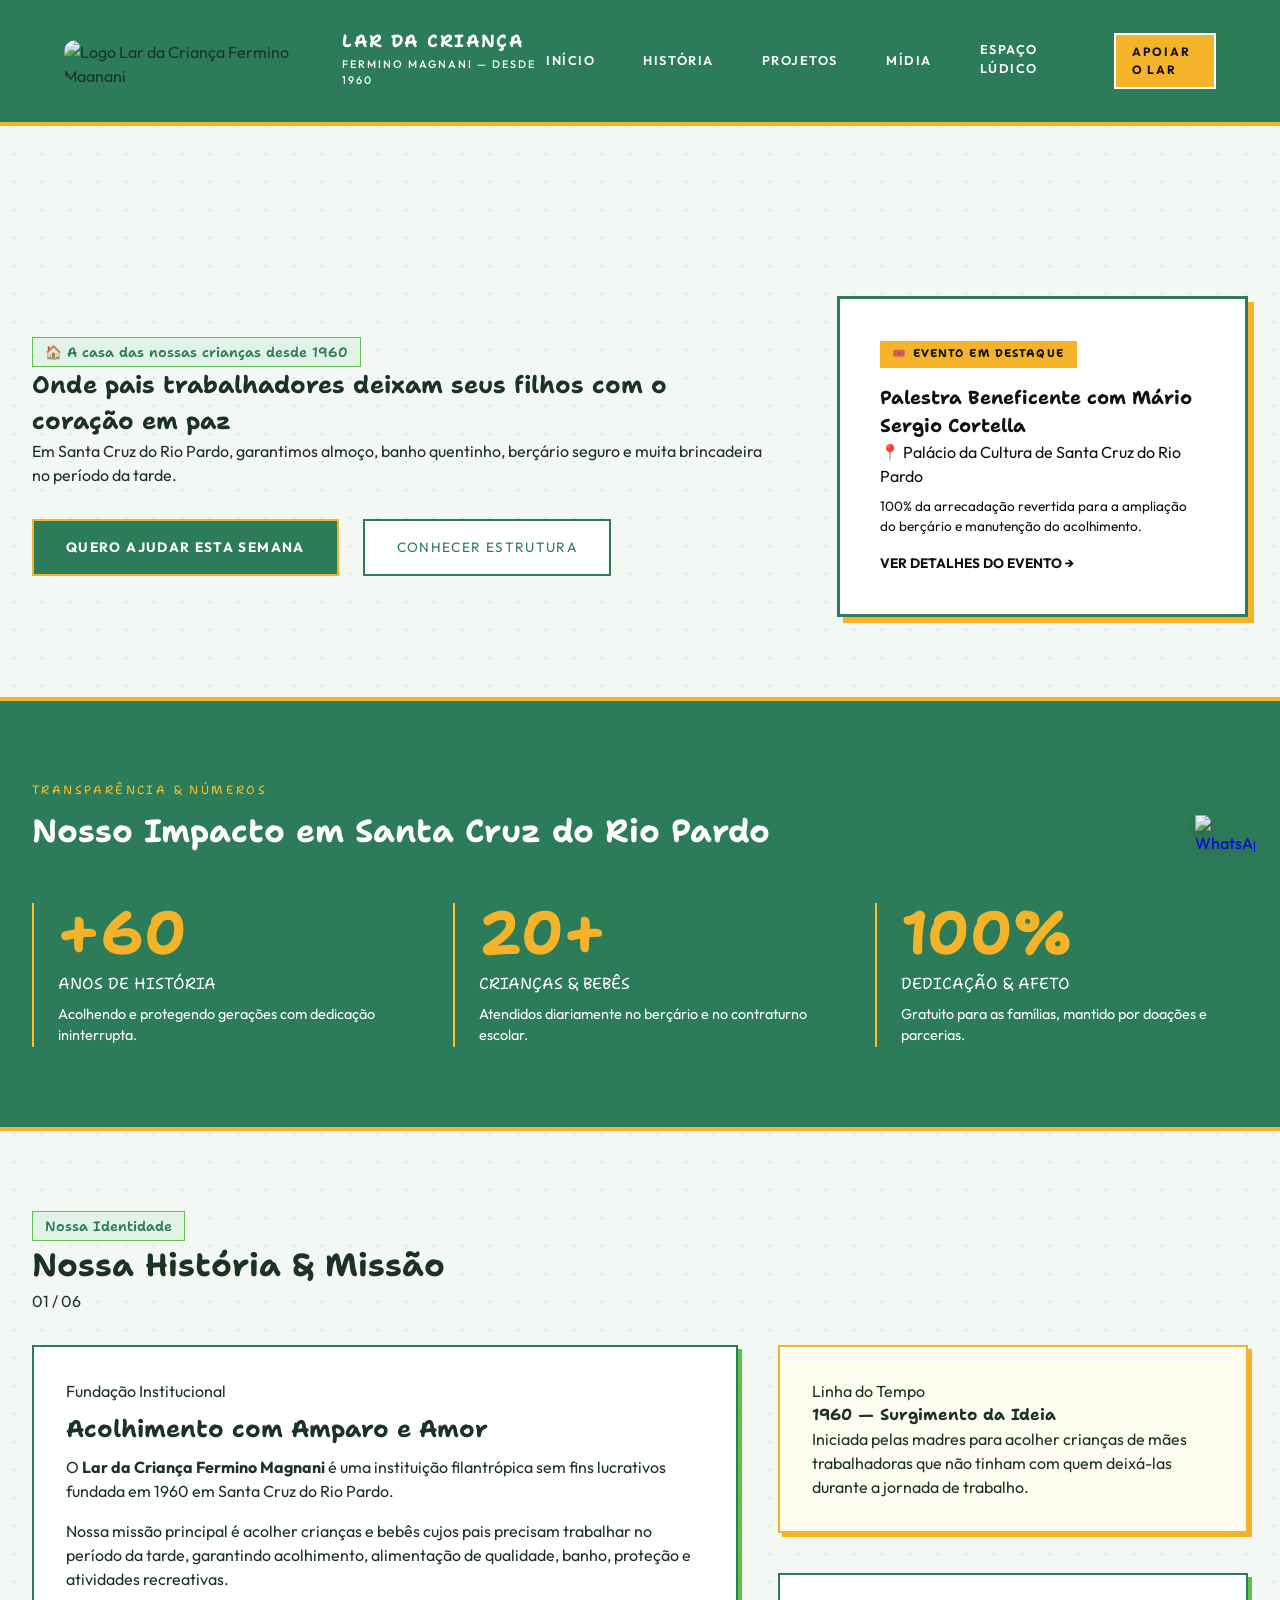
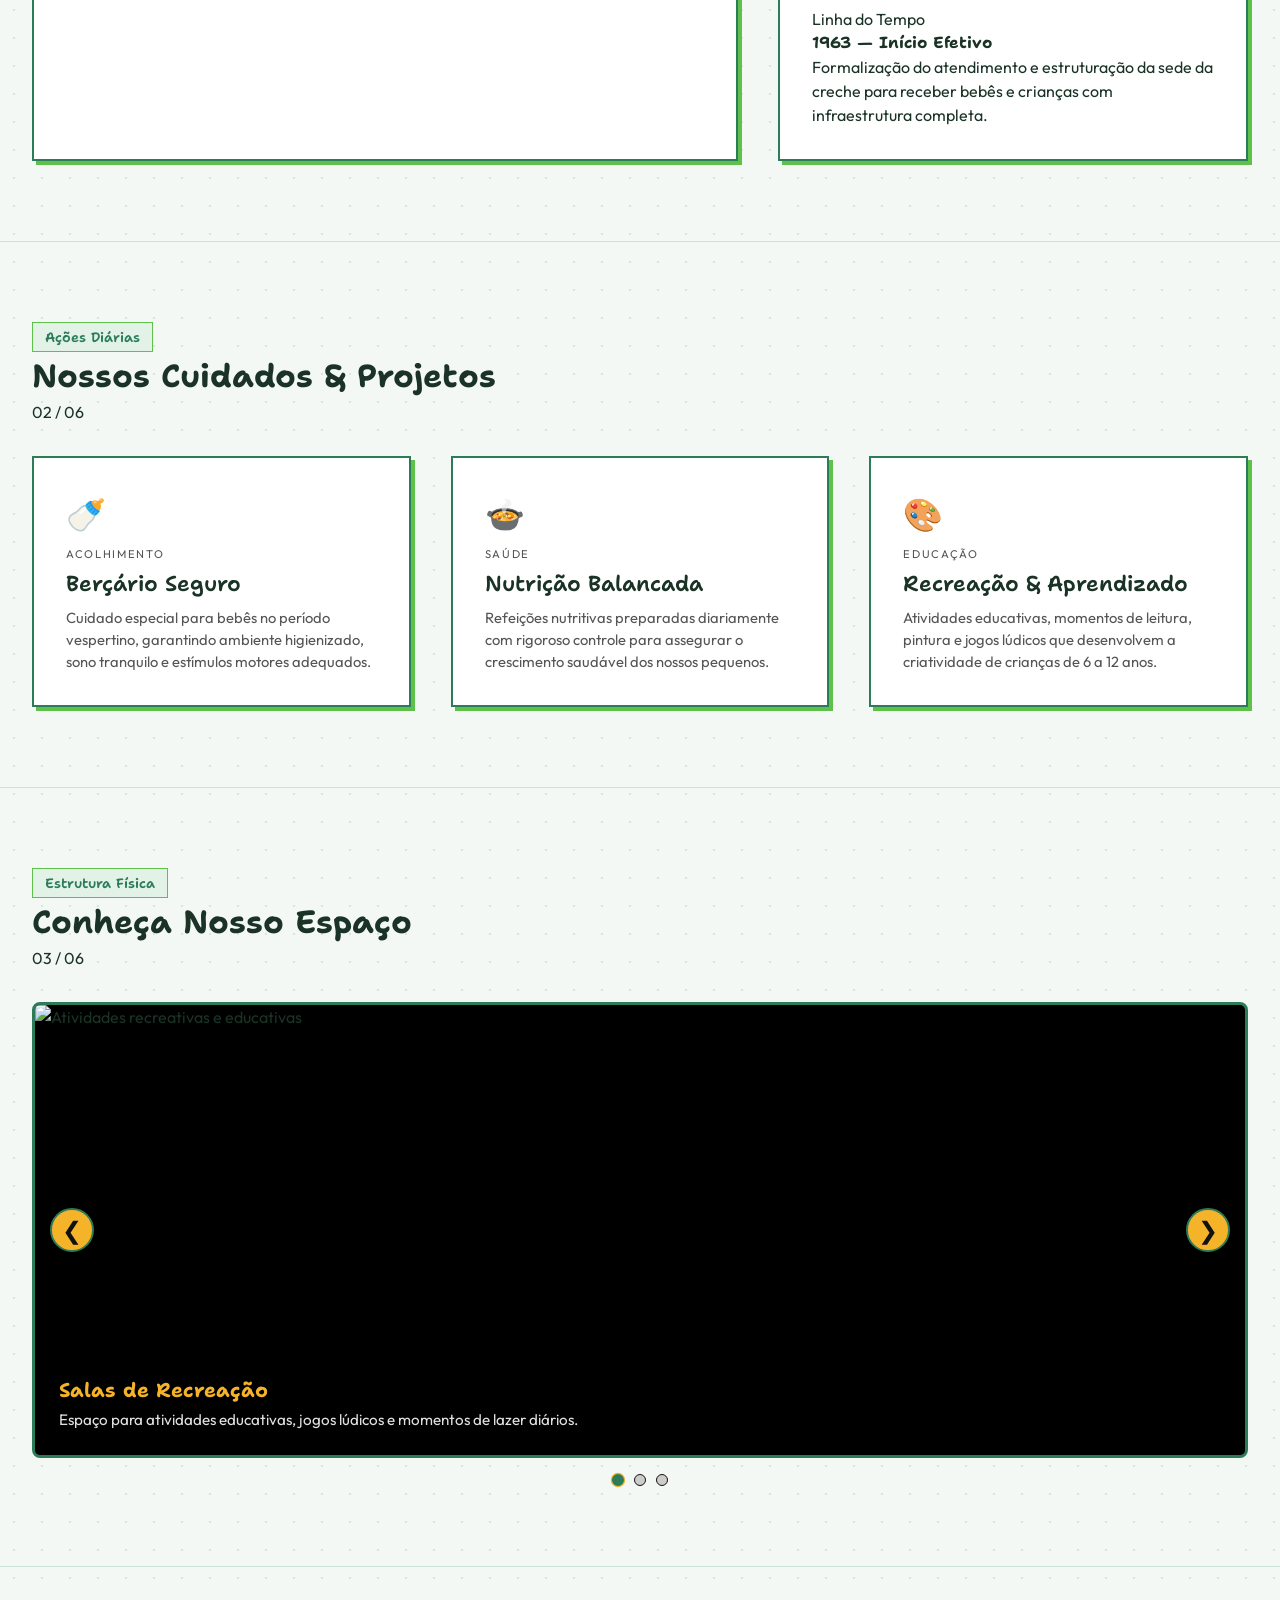
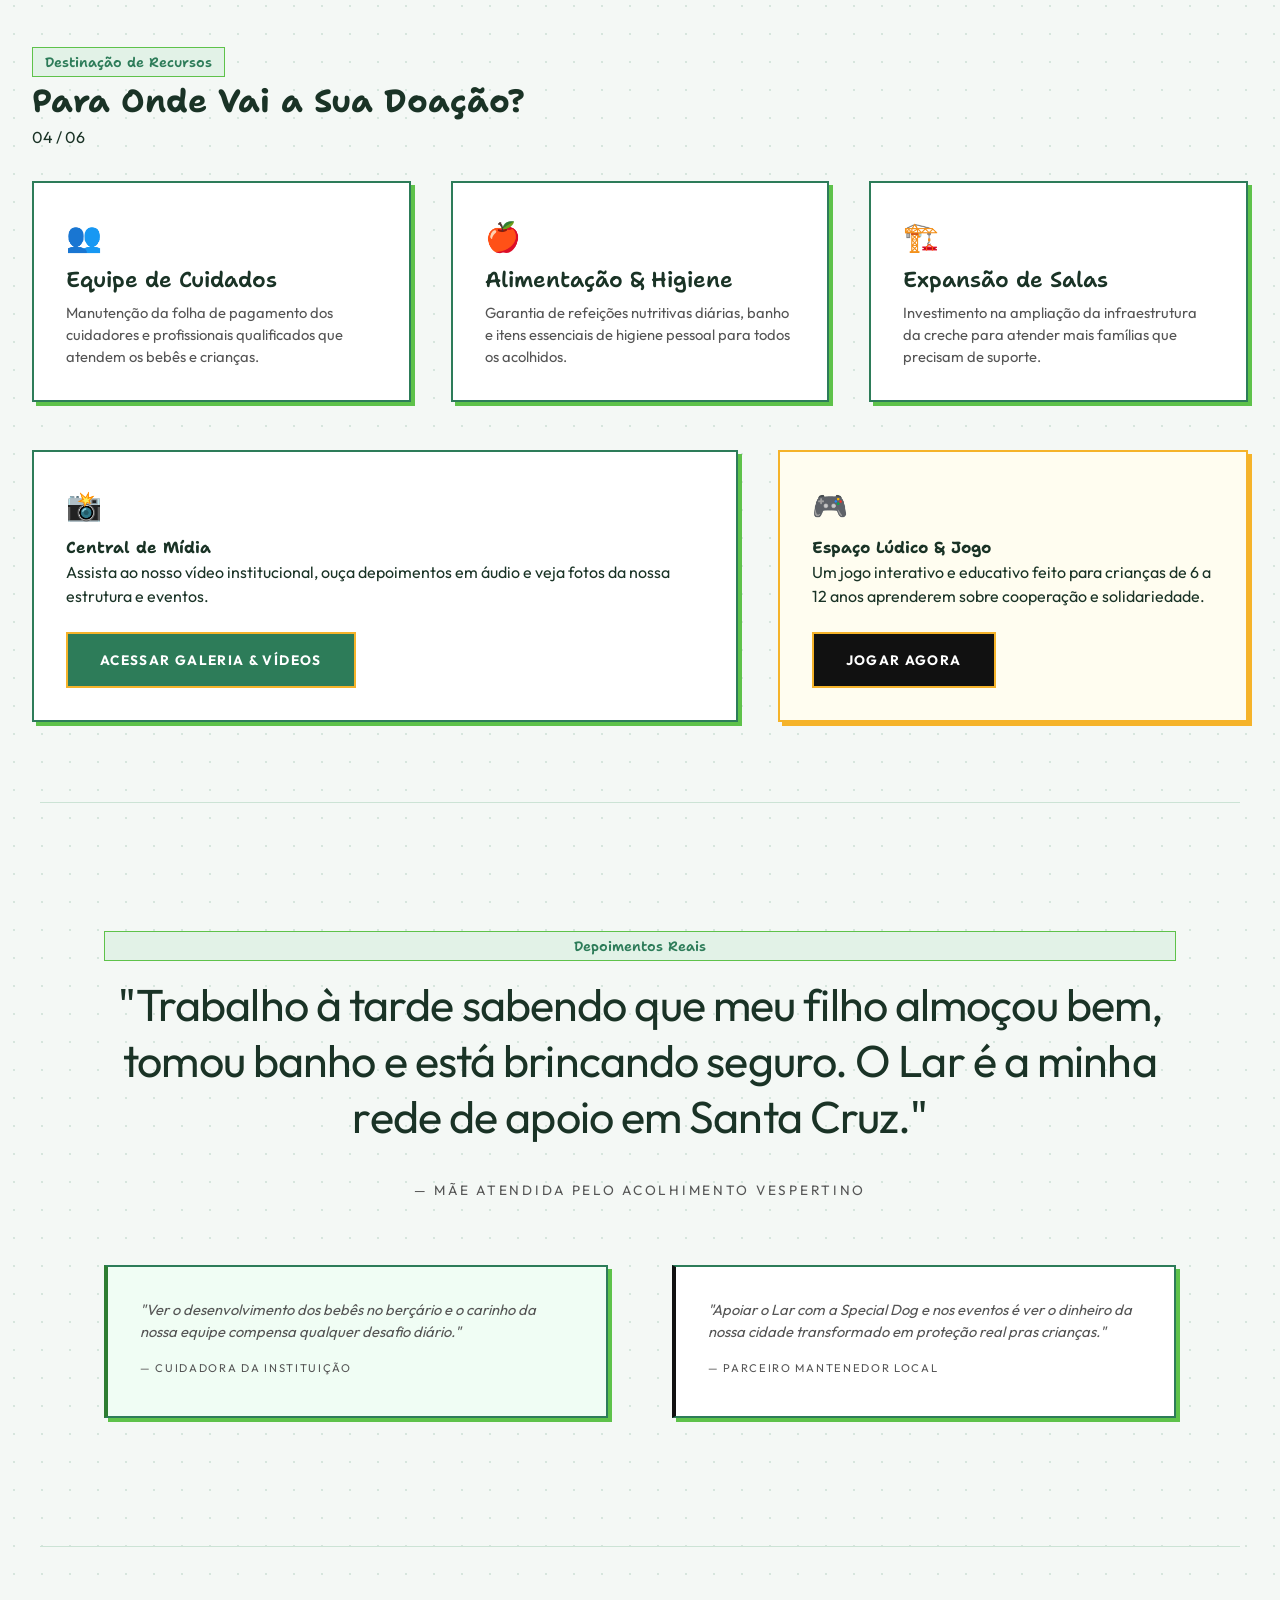
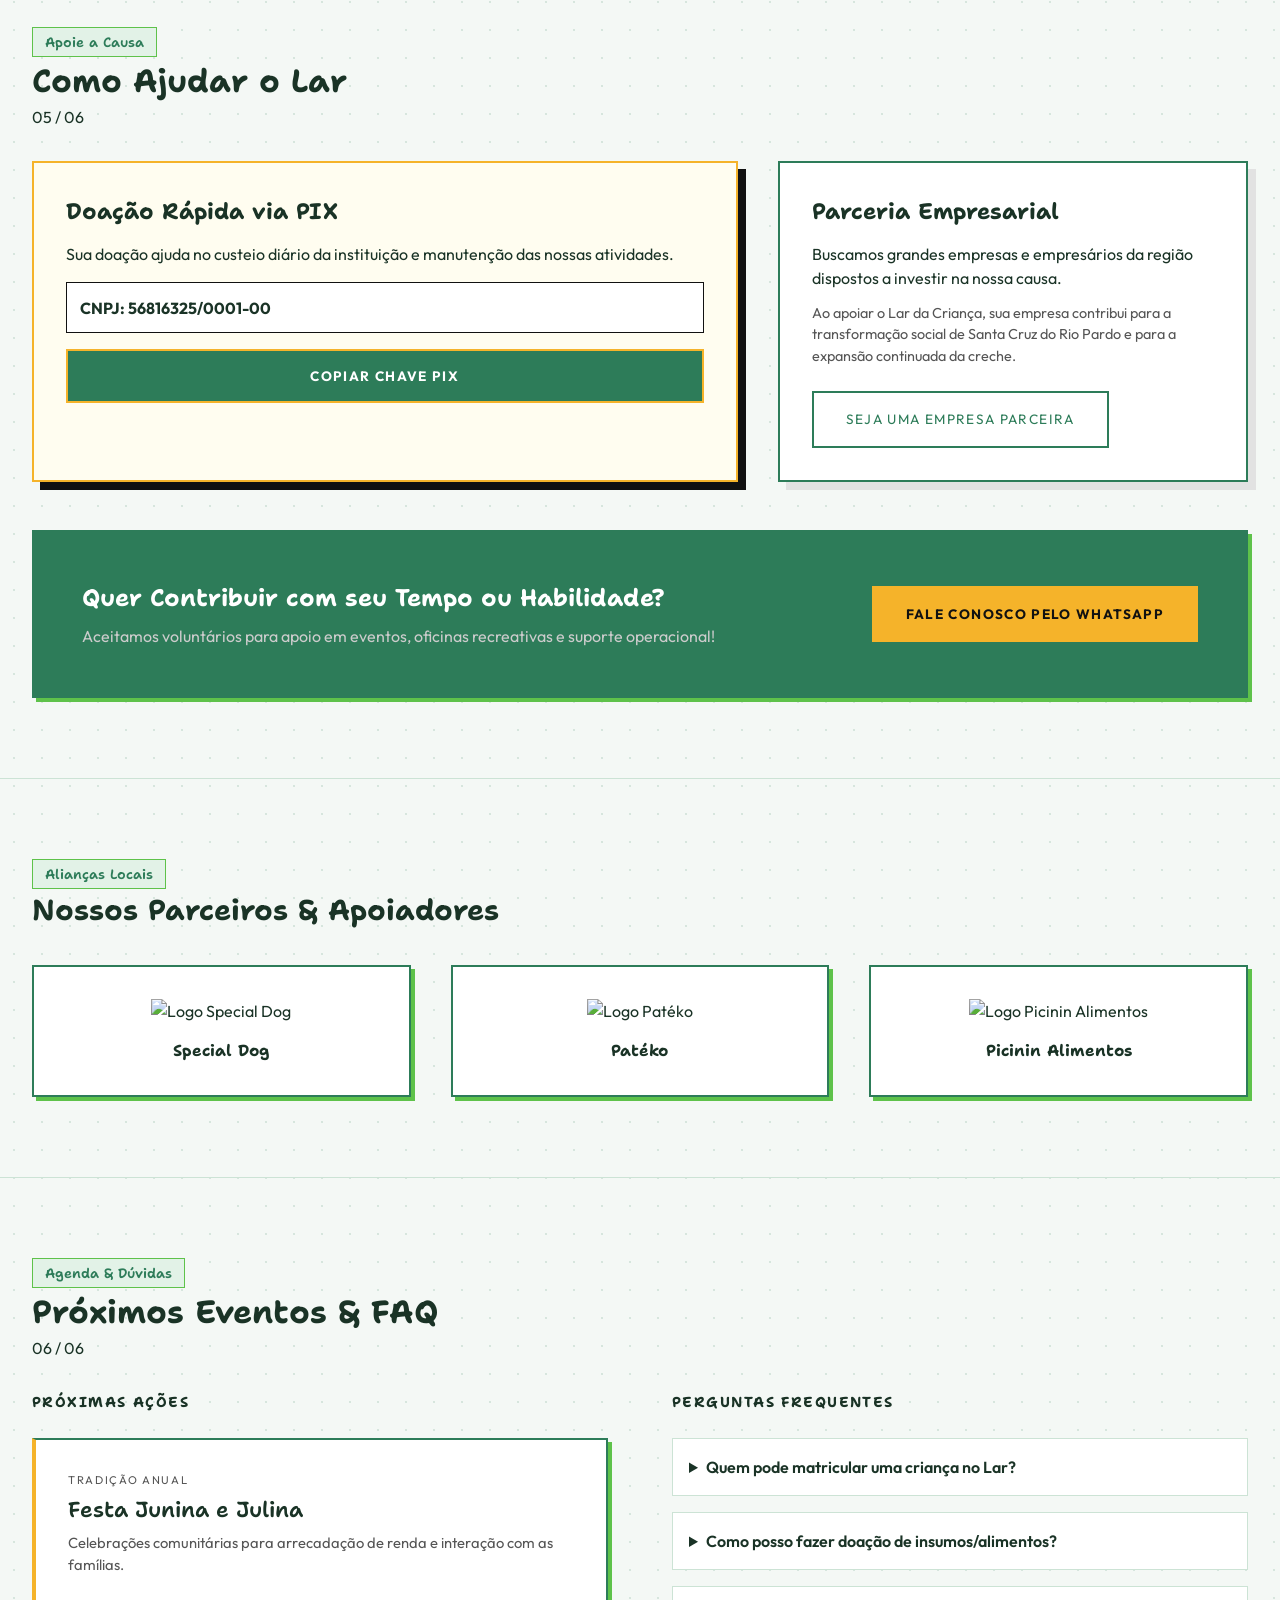
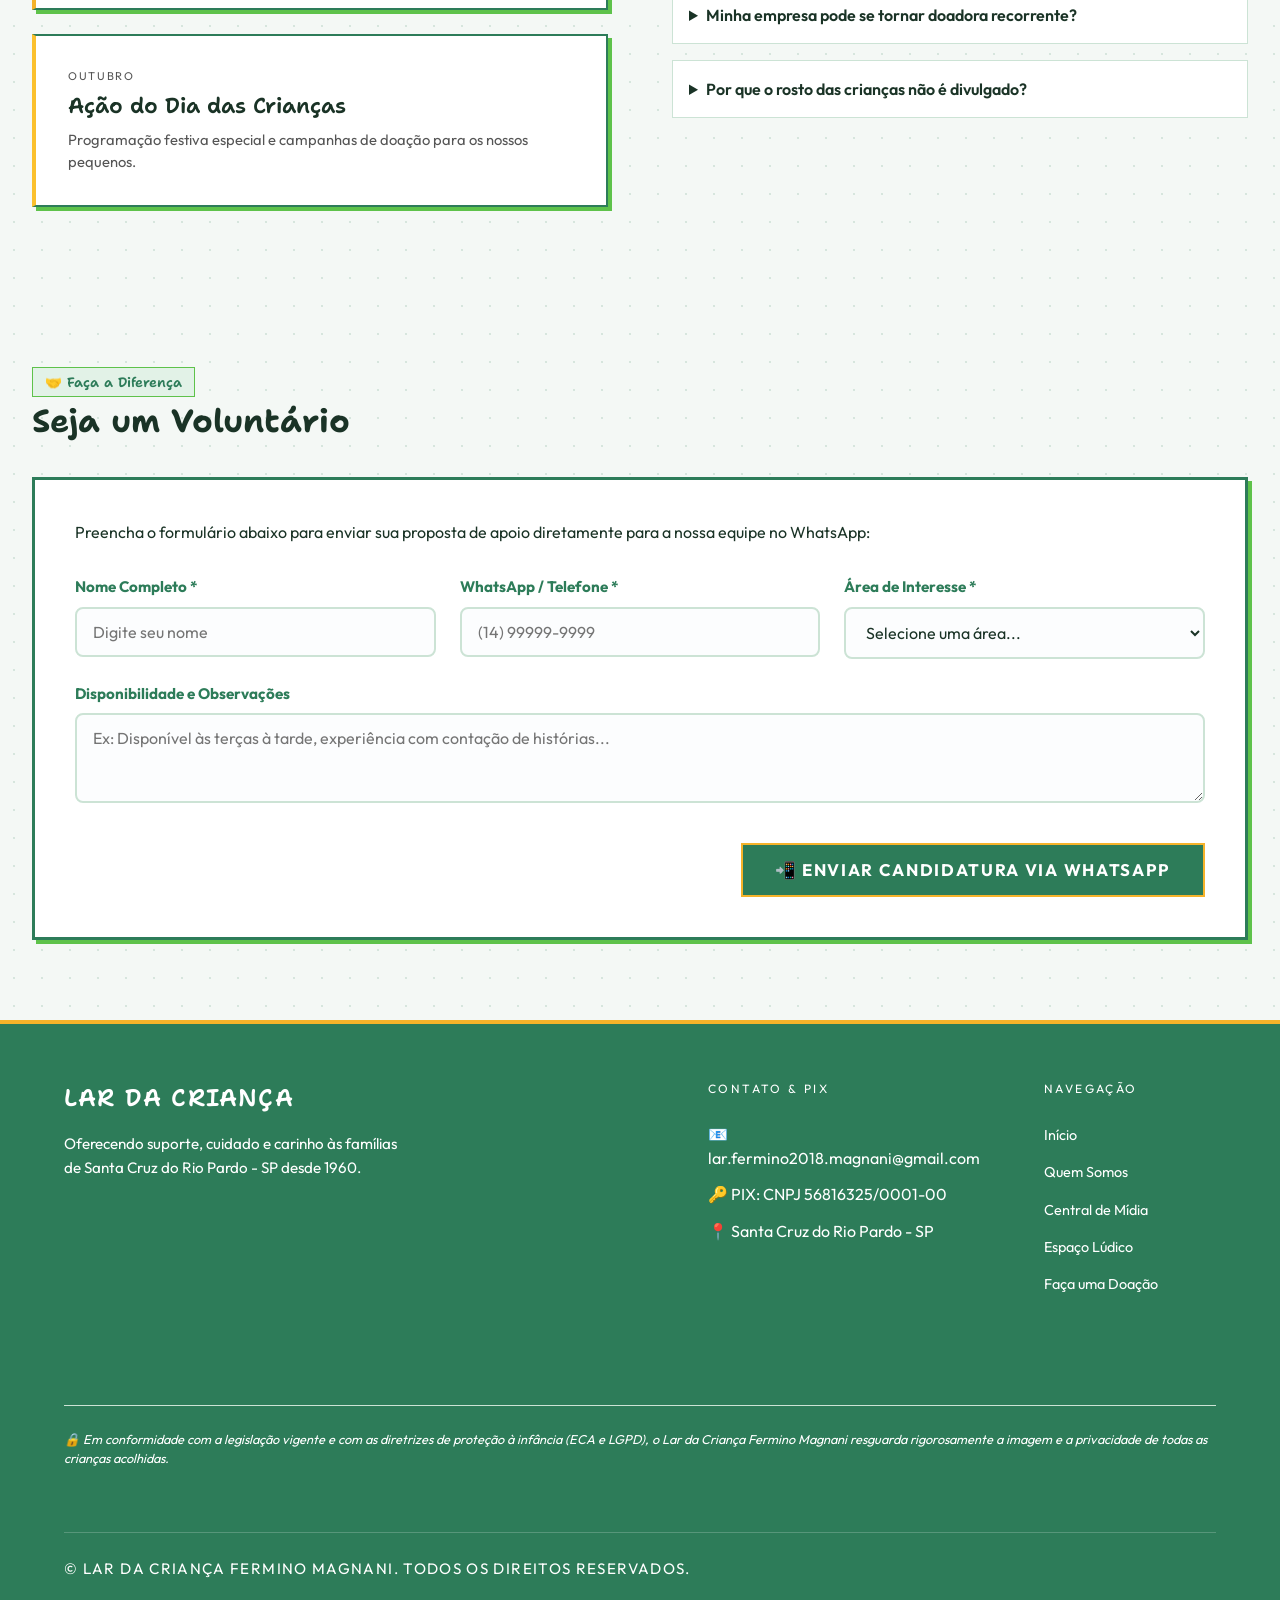
==== index.html @ 65139a53 "Add files via upload" ====
<!DOCTYPE html>
<html lang="pt-BR">
<head>
    <meta charset="UTF-8">
    <meta name="viewport" content="width=device-width, initial-scale=1.0">
    <title>Lar da Criança Fermino Magnani</title>
    <link rel="stylesheet" href="style.css">
</head>
<body>

    <!-- BANNER DE AVISO TOPO -->
    <div class="top-banner">
        <p>⭐ <strong>Evento Especial:</strong> Garanta seu ingresso para a palestra beneficente com Mário Sergio Cortella no Palácio da Cultura! <a href="#eventos">Saiba mais</a></p>
    </div>

    <!-- HEADER EDITORIAL -->
    <header>
        <div class="header-container">
            <a href="index.html" class="logo-box">
                <img src="img/logo.png" alt="Logo Lar da Criança Fermino Magnani" class="logo-img" onerror="this.style.display='none'">
                <div class="logo-text">
                    <h1>Lar da Criança</h1>
                    <span>Fermino Magnani — Desde 1960</span>
                </div>
            </a>

            <nav>
                <ul>
                    <li><a href="index.html">Início</a></li>
                    <li><a href="#sobre">História</a></li>
                    <li><a href="#atividades">Projetos</a></li>
                    <li><a href="galeria.html">Mídia</a></li>
                    <li><a href="jogo.html">Espaço Lúdico</a></li>
                    <li><a href="#ajudar" class="btn-doe">Apoiar o Lar</a></li>
                </ul>
            </nav>
            
        </div>
    </header>

    <main>
        <!-- HERO ASSIMÉTRICO EDITORIAL -->
        <section class="hero-eyrc reveal">
            <div class="hero-left">
                <span class="eyrc-tag">🏠 A casa das nossas crianças desde 1960</span>
                <h2>Onde pais trabalhadores deixam seus filhos com o coração em paz</h2>
                <p>Em Santa Cruz do Rio Pardo, garantimos almoço, banho quentinho, berçário seguro e muita brincadeira no período da tarde.</p>
                <div class="hero-btns">
                    <a href="#ajudar" class="btn-primary-eyrc">Quero Ajudar Esta Semana</a>
                    <a href="galeria.html" class="btn-outline-eyrc">Conhecer Estrutura</a>
                </div>
            </div>
            
            <div class="hero-right-card">
                <div class="badge-accent">🎟️ Evento em Destaque</div>
                <h3>Palestra Beneficente com Mário Sergio Cortella</h3>
                <p>📍 Palácio da Cultura de Santa Cruz do Rio Pardo</p>
                <p style="margin-top: 0.5rem; font-size: 0.85rem;">100% da arrecadação revertida para a ampliação do berçário e manutenção do acolhimento.</p>
                <a href="#eventos" class="card-link" style="color: #111; margin-top: 1rem;">Ver Detalhes do Evento →</a>
            </div>
        </section>

        <!-- BLOCO ESCURO: IMPACTO & MÉTRICAS DE ALTO CONTRASTE -->
        <section class="block-dark reveal">
            <div class="container-eyrc">
                <div class="section-header-light">
                    <span class="eyrc-tag-light">Transparência & Números</span>
                    <h3 style="font-size: 2rem; font-family: var(--font-heading);">Nosso Impacto em Santa Cruz do Rio Pardo</h3>
                </div>
                <div class="stats-grid-eyrc">
                    <div class="stat-card">
                        <span class="stat-num">+60</span>
                        <span class="stat-title">Anos de História</span>
                        <p>Acolhendo e protegendo gerações com dedicação ininterrupta.</p>
                    </div>
                    <div class="stat-card">
                        <span class="stat-num">20+</span>
                        <span class="stat-title">Crianças & Bebês</span>
                        <p>Atendidos diariamente no berçário e no contraturno escolar.</p>
                    </div>
                    <div class="stat-card">
                        <span class="stat-num">100%</span>
                        <span class="stat-title">Dedicação & Afeto</span>
                        <p>Gratuito para as famílias, mantido por doações e parcerias.</p>
                    </div>
                </div>
            </div>
        </section>

        <!-- HISTÓRIA & TRAJETÓRIA (GRID ASSIMÉTRICO) -->
        <section id="sobre" class="container-eyrc grid-section reveal">
            <div class="section-header-eyrc">
                <div>
                    <span class="eyrc-tag">Nossa Identidade</span>
                    <h3 style="font-size: 2rem; font-family: var(--font-heading);">Nossa História & Missão</h3>
                </div>
                <span class="section-num">01 / 06</span>
            </div>

            <div class="asymmetric-grid">
                <article class="card-eyrc card-featured">
                    <div class="card-content">
                        <span class="card-date">Fundação Institucional</span>
                        <h4 style="font-size: 1.5rem; margin: 0.5rem 0;">Acolhimento com Amparo e Amor</h4>
                        <p>O <strong>Lar da Criança Fermino Magnani</strong> é uma instituição filantrópica sem fins lucrativos fundada em 1960 em Santa Cruz do Rio Pardo.</p>
                        <p style="margin-top: 1rem;">Nossa missão principal é acolher crianças e bebês cujos pais precisam trabalhar no período da tarde, garantindo acolhimento, alimentação de qualidade, banho, proteção e atividades recreativas.</p>
                    </div>
                </article>

                <div class="stacked-cards">
                    <article class="card-eyrc card-yellow">
                        <span class="card-date">Linha do Tempo</span>
                        <h4>1960 — Surgimento da Ideia</h4>
                        <p>Iniciada pelas madres para acolher crianças de mães trabalhadoras que não tinham com quem deixá-las durante a jornada de trabalho.</p>
                    </article>

                    <article class="card-eyrc card-outline">
                        <span class="card-date">Linha do Tempo</span>
                        <h4>1963 — Início Efetivo</h4>
                        <p>Formalização do atendimento e estruturação da sede da creche para receber bebês e crianças com infraestrutura completa.</p>
                    </article>
                </div>
            </div>
        </section>

        <!-- CUIDADOS & PROJETOS (CARDS EDITORIAIS EM GRID) -->
        <section id="atividades" class="container-eyrc grid-section reveal" style="border-top: 1px solid var(--line-color);">
            <div class="section-header-eyrc">
                <div>
                    <span class="eyrc-tag">Ações Diárias</span>
                    <h3 style="font-size: 2rem; font-family: var(--font-heading);">Nossos Cuidados & Projetos</h3>
                </div>
                <span class="section-num">02 / 06</span>
            </div>

            <div class="grid-3col" style="margin-top: 2rem;">
                <article class="card-eyrc">
                    <div style="font-size: 2rem; margin-bottom: 0.5rem;">🍼</div>
                    <span class="card-meta">Acolhimento</span>
                    <h4 class="card-title">Berçário Seguro</h4>
                    <p class="card-desc">Cuidado especial para bebês no período vespertino, garantindo ambiente higienizado, sono tranquilo e estímulos motores adequados.</p>
                </article>

                <article class="card-eyrc">
                    <div style="font-size: 2rem; margin-bottom: 0.5rem;">🍲</div>
                    <span class="card-meta">Saúde</span>
                    <h4 class="card-title">Nutrição Balancada</h4>
                    <p class="card-desc">Refeições nutritivas preparadas diariamente com rigoroso controle para assegurar o crescimento saudável dos nossos pequenos.</p>
                </article>

                <article class="card-eyrc">
                    <div style="font-size: 2rem; margin-bottom: 0.5rem;">🎨</div>
                    <span class="card-meta">Educação</span>
                    <h4 class="card-title">Recreação & Aprendizado</h4>
                    <p class="card-desc">Atividades educativas, momentos de leitura, pintura e jogos lúdicos que desenvolvem a criatividade de crianças de 6 a 12 anos.</p>
                </article>
            </div>
        </section>

        <!-- CARROSSEL DE IMAGENS INTERATIVO -->
        <section id="galeria" class="container-eyrc carrossel-section reveal" style="border-top: 1px solid var(--line-color);">
            <div class="section-header-eyrc">
                <div>
                    <span class="eyrc-tag">Estrutura Física</span>
                    <h3 style="font-size: 2rem; font-family: var(--font-heading);">Conheça Nosso Espaço</h3>
                </div>
                <span class="section-num">03 / 06</span>
            </div>
            
            <div class="carrossel-wrapper" style="margin-top: 2rem; position: relative;">
                <div class="carrossel-container">
                    <div class="carrossel-slides" id="carrosselSlides">
                        <div class="slide active">
                            <img src="https://images.unsplash.com/photo-1502086223501-7ea6ecd79368?auto=format&fit=crop&w=1200&q=80" alt="Atividades recreativas e educativas">
                            <div class="slide-caption">
                                <h4>Salas de Recreação</h4>
                                <p>Espaço para atividades educativas, jogos lúdicos e momentos de lazer diários.</p>
                            </div>
                        </div>
                        <div class="slide">
                            <img src="https://images.unsplash.com/photo-1587654780291-39c9404d746b?auto=format&fit=crop&w=1200&q=80" alt="Materiais pedagógicos e brinquedos">
                            <div class="slide-caption">
                                <h4>Cantinho Pedagógico</h4>
                                <p>Desenvolvimento infantil através do brincar guiado e oficinas de desenho.</p>
                            </div>
                        </div>
                        <div class="slide">
                            <img src="https://images.unsplash.com/photo-1577896851231-70ef18881754?auto=format&fit=crop&w=1200&q=80" alt="Ambiente seguro e acolhedor">
                            <div class="slide-caption">
                                <h4>Área de Convivência</h4>
                                <p>Cuidado, segurança, refeições balançadas e conforto no período vespertino.</p>
                            </div>
                        </div>
                    </div>

                    <!-- BOTÕES DE NAVEGAÇÃO -->
                    <button class="carrossel-btn prev" id="btnPrev" aria-label="Imagem Anterior">&#10094;</button>
                    <button class="carrossel-btn next" id="btnNext" aria-label="Próxima Imagem">&#10095;</button>
                </div>

                <!-- INDICADORES (DOTS) -->
                <div class="carrossel-dots" id="carrosselDots">
                    <span class="dot active" data-slide="0"></span>
                    <span class="dot" data-slide="1"></span>
                    <span class="dot" data-slide="2"></span>
                </div>
            </div>
        </section>

        <!-- DESTINO DAS DOAÇÕES E ACESSO RÁPIDO À MÍDIA/JOGOS -->
        <section id="transparencia" class="container-eyrc reveal" style="border-top: 1px solid var(--line-color);">
            <div class="section-header-eyrc">
                <div>
                    <span class="eyrc-tag">Destinação de Recursos</span>
                    <h3 style="font-size: 2rem; font-family: var(--font-heading);">Para Onde Vai a Sua Doação?</h3>
                </div>
                <span class="section-num">04 / 06</span>
            </div>
            
            <div class="grid-3col" style="margin-top: 2rem;">
                <div class="card-eyrc">
                    <div style="font-size: 1.8rem; margin-bottom: 0.5rem;">👥</div>
                    <h4 class="card-title">Equipe de Cuidados</h4>
                    <p class="card-desc">Manutenção da folha de pagamento dos cuidadores e profissionais qualificados que atendem os bebês e crianças.</p>
                </div>
                <div class="card-eyrc">
                    <div style="font-size: 1.8rem; margin-bottom: 0.5rem;">🍎</div>
                    <h4 class="card-title">Alimentação & Higiene</h4>
                    <p class="card-desc">Garantia de refeições nutritivas diárias, banho e itens essenciais de higiene pessoal para todos os acolhidos.</p>
                </div>
                <div class="card-eyrc">
                    <div style="font-size: 1.8rem; margin-bottom: 0.5rem;">🏗️</div>
                    <h4 class="card-title">Expansão de Salas</h4>
                    <p class="card-desc">Investimento na ampliação da infraestrutura da creche para atender mais famílias que precisam de suporte.</p>
                </div>
            </div>

            <!-- CARDS COMPLEMENTARES DE MÍDIA E JOGO -->
            <div class="asymmetric-grid" style="margin-top: 3rem;">
                <div class="card-eyrc card-outline">
                    <div style="font-size: 1.8rem; margin-bottom: 0.5rem;">📸</div>
                    <h4>Central de Mídia</h4>
                    <p>Assista ao nosso vídeo institucional, ouça depoimentos em áudio e veja fotos da nossa estrutura e eventos.</p>
                    <a href="galeria.html" class="btn-primary-eyrc" style="margin-top: 1.5rem; display: inline-block;">Acessar Galeria & Vídeos</a>
                </div>

                <div class="card-eyrc card-yellow">
                    <div style="font-size: 1.8rem; margin-bottom: 0.5rem;">🎮</div>
                    <h4>Espaço Lúdico & Jogo</h4>
                    <p>Um jogo interativo e educativo feito para crianças de 6 a 12 anos aprenderem sobre cooperação e solidariedade.</p>
                    <a href="jogo.html" class="btn-primary-eyrc" style="background: #111; color: #fff; margin-top: 1.5rem; display: inline-block;">Jogar Agora</a>
                </div>
            </div>
        </section>

        <!-- DEPOIMENTOS -->
        <section class="quote-editorial reveal" style="border-top: 1px solid var(--line-color); border-bottom: 1px solid var(--line-color);">
            <span class="eyrc-tag" style="margin-bottom: 1rem; display: block;">Depoimentos Reais</span>
            <blockquote>"Trabalho à tarde sabendo que meu filho almoçou bem, tomou banho e está brincando seguro. O Lar é a minha rede de apoio em Santa Cruz."</blockquote>
            <cite>— Mãe atendida pelo acolhimento vespertino</cite>

            <div class="grid-2col" style="margin-top: 4rem; text-align: left;">
                <div class="card-eyrc" style="background: #f0fdf4; border-left: 4px solid #2e7d32;">
                    <p class="card-desc" style="font-style: italic;">"Ver o desenvolvimento dos bebês no berçário e o carinho da nossa equipe compensa qualquer desafio diário."</p>
                    <span class="card-meta" style="margin-top: 1rem;">— Cuidadora da Instituição</span>
                </div>
                <div class="card-eyrc" style="background: #ffffff; border-left: 4px solid #111111;">
                    <p class="card-desc" style="font-style: italic;">"Apoiar o Lar com a Special Dog e nos eventos é ver o dinheiro da nossa cidade transformado em proteção real pras crianças."</p>
                    <span class="card-meta" style="margin-top: 1rem;">— Parceiro Mantenedor Local</span>
                </div>
            </div>
        </section>

        <!-- COMO AJUDAR / PIX & PARCERIA EMPRESARIAL -->
        <section id="ajudar" class="container-eyrc reveal">
            <div class="section-header-eyrc">
                <div>
                    <span class="eyrc-tag">Apoie a Causa</span>
                    <h3 style="font-size: 2rem; font-family: var(--font-heading);">Como Ajudar o Lar</h3>
                </div>
                <span class="section-num">05 / 06</span>
            </div>

            <div class="asymmetric-grid" style="margin-top: 2rem;">
                <div class="card-eyrc card-yellow" style="box-shadow: 8px 8px 0px #111;">
                    <h3 style="font-family: var(--font-heading); font-size: 1.4rem;">Doação Rápida via PIX</h3>
                    <p style="margin: 0.8rem 0;">Sua doação ajuda no custeio diário da instituição e manutenção das nossas atividades.</p>
                    <div class="pix-key" id="chavePix" style="background: #fff; padding: 0.8rem; font-weight: bold; border: 1px solid #111; margin: 1rem 0; font-family: monospace;">CNPJ: 56816325/0001-00</div>
                    <button class="btn-primary-eyrc" id="btnCopiarPix" style="width: 100%;">Copiar Chave PIX</button>
                </div>

                <div class="card-eyrc" style="box-shadow: 8px 8px 0px #e2e2e2;">
                    <h3 style="font-family: var(--font-heading); font-size: 1.4rem;">Parceria Empresarial</h3>
                    <p style="margin-top: 0.8rem;">Buscamos grandes empresas e empresários da região dispostos a investir na nossa causa.</p>
                    <p style="margin-top: 0.8rem; font-size: 0.9rem; color: var(--text-muted);">Ao apoiar o Lar da Criança, sua empresa contribui para a transformação social de Santa Cruz do Rio Pardo e para a expansão continuada da creche.</p>
                    <a href="#contato" class="btn-outline-eyrc" style="display: inline-block; margin-top: 1.5rem;">Seja uma Empresa Parceira</a>
                </div>
            </div>

            <!-- VOLUNTARIADO -->
            <div class="card-eyrc card-dark-action" style="margin-top: 3rem; background: #111; color: #fff; padding: 3rem; display: flex; justify-content: space-between; align-items: center; flex-wrap: wrap; gap: 2rem;">
                <div>
                    <h3 style="font-family: var(--font-heading); font-size: 1.5rem; color: #fff;">Quer Contribuir com seu Tempo ou Habilidade?</h3>
                    <p style="color: #ccc; margin-top: 0.5rem;">Aceitamos voluntários para apoio em eventos, oficinas recreativas e suporte operacional!</p>
                </div>
                <a href="https://wa.me/5514998721836" target="_blank" class="btn-primary-eyrc" style="background: #fbc02d; color: #111;">Fale Conosco pelo WhatsApp</a>
            </div>
        </section>

        <!-- PARCEIROS & APOIADORES -->
        <section id="parceiros" class="container-eyrc reveal" style="border-top: 1px solid var(--line-color);">
            <div class="section-header-eyrc">
                <div>
                    <span class="eyrc-tag">Alianças Locais</span>
                    <h3 style="font-size: 1.8rem; font-family: var(--font-heading);">Nossos Parceiros & Apoiadores</h3>
                </div>
            </div>
            
            <div class="grid-3col" style="margin-top: 2rem; text-align: center;">
                <div class="card-eyrc" style="padding: 2rem; display: flex; flex-direction: column; align-items: center; justify-content: center;">
                    <img src="img/dog.png" alt="Logo Special Dog" class="parceiro-img" style="max-height: 60px; width: auto; margin-bottom: 1rem;">
                    <h4 style="font-family: var(--font-heading);">Special Dog</h4>
                </div>
                <div class="card-eyrc" style="padding: 2rem; display: flex; flex-direction: column; align-items: center; justify-content: center;">
                    <img src="img/pat.png" alt="Logo Patéko" class="parceiro-img" style="max-height: 60px; width: auto; margin-bottom: 1rem;">
                    <h4 style="font-family: var(--font-heading);">Patéko</h4>
                </div>
                <div class="card-eyrc" style="padding: 2rem; display: flex; flex-direction: column; align-items: center; justify-content: center;">
                    <img src="img/picinin.png" alt="Logo Picinin Alimentos" class="parceiro-img" style="max-height: 60px; width: auto; margin-bottom: 1rem;">
                    <h4 style="font-family: var(--font-heading);">Picinin Alimentos</h4>
                </div>
            </div>
        </section>

        <!-- EVENTOS E FAQ -->
        <section id="eventos" class="container-eyrc reveal" style="border-top: 1px solid var(--line-color);">
            <div class="section-header-eyrc">
                <div>
                    <span class="eyrc-tag">Agenda & Dúvidas</span>
                    <h3 style="font-size: 2rem; font-family: var(--font-heading);">Próximos Eventos & FAQ</h3>
                </div>
                <span class="section-num">06 / 06</span>
            </div>

            <div class="grid-2col" style="margin-top: 2rem;">
                <!-- EVENTOS -->
                <div>
                    <h4 style="font-family: var(--font-heading); margin-bottom: 1.5rem; text-transform: uppercase; letter-spacing: 0.1em; font-size: 0.9rem;">Próximas Ações</h4>
                    <div style="display: flex; flex-direction: column; gap: 1.5rem;">
                        <div class="card-eyrc" style="border-left: 4px solid var(--brand-accent);">
                            <span class="card-meta">Tradição Anual</span>
                            <h4 class="card-title">Festa Junina e Julina</h4>
                            <p class="card-desc">Celebrações comunitárias para arrecadação de renda e interação com as famílias.</p>
                        </div>
                        <div class="card-eyrc" style="border-left: 4px solid #fbc02d;">
                            <span class="card-meta">Outubro</span>
                            <h4 class="card-title">Ação do Dia das Crianças</h4>
                            <p class="card-desc">Programação festiva especial e campanhas de doação para os nossos pequenos.</p>
                        </div>
                    </div>
                </div>

                <!-- FAQ -->
                <div id="faq">
                    <h4 style="font-family: var(--font-heading); margin-bottom: 1.5rem; text-transform: uppercase; letter-spacing: 0.1em; font-size: 0.9rem;">Perguntas Frequentes</h4>
                    <div style="display: flex; flex-direction: column; gap: 1rem;">
                        <details class="faq-item" style="border: 1px solid var(--line-color); padding: 1rem; cursor: pointer;">
                            <summary style="font-family: var(--font-heading); font-weight: 600;">Quem pode matricular uma criança no Lar?</summary>
                            <p style="margin-top: 0.8rem; font-size: 0.9rem; color: var(--text-muted);">Atendemos famílias de Santa Cruz do Rio Pardo em que os pais trabalham no período da tarde e necessitam de apoio pleno para o cuidado e acolhimento dos bebês e crianças de 6 a 12 anos.</p>
                        </details>
                        <details class="faq-item" style="border: 1px solid var(--line-color); padding: 1rem; cursor: pointer;">
                            <summary style="font-family: var(--font-heading); font-weight: 600;">Como posso fazer doação de insumos/alimentos?</summary>
                            <p style="margin-top: 0.8rem; font-size: 0.9rem; color: var(--text-muted);">Recebemos com muito carinho doações de insumos de higiene, fraldas e alimentos. Basta entrar em contato conosco pelo WhatsApp ou entregar diretamente em nossa sede.</p>
                        </details>
                        <details class="faq-item" style="border: 1px solid var(--line-color); padding: 1rem; cursor: pointer;">
                            <summary style="font-family: var(--font-heading); font-weight: 600;">Minha empresa pode se tornar doadora recorrente?</summary>
                            <p style="margin-top: 0.8rem; font-size: 0.9rem; color: var(--text-muted);">Com certeza! Oferecemos planos de apadrinhamento empresarial para apoiar o custeio de salas e pagamento da equipe. Entre em contato para conhecer os detalhes do projeto.</p>
                        </details>
                        <details class="faq-item" style="border: 1px solid var(--line-color); padding: 1rem; cursor: pointer;">
                            <summary style="font-family: var(--font-heading); font-weight: 600;">Por que o rosto das crianças não é divulgado?</summary>
                            <p style="margin-top: 0.8rem; font-size: 0.9rem; color: var(--text-muted);">Conforme previsto na legislação brasileira e nas diretrizes de proteção do Estatuto da Criança e do Adolescente (ECA), preservamos estritamente a identidade e imagem de todos os bebês e crianças acolhidos.</p>
                        </details>
                    </div>
                </div>
            </div>
        </section>
    </main>
    <!-- SEÇÃO FORMULÁRIO DE VOLUNTARIADO -->
<section id="voluntariado" class="container-eyrc grid-section">
    <div class="section-header-eyrc">
        <div>
            <span class="eyrc-tag">🤝 Faça a Diferença</span>
            <h3 style="font-size: 2rem;">Seja um Voluntário</h3>
        </div>
    </div>

    <div class="card-eyrc card-voluntario" style="margin-top: 2rem; padding: 2.5rem; background: #ffffff; border: 3px solid var(--color-forest);">
        <p style="margin-bottom: 2rem; color: #1a3326;">Preencha o formulário abaixo para enviar sua proposta de apoio diretamente para a nossa equipe no WhatsApp:</p>

        <form id="form-voluntario" class="form-grid">
            <div class="form-group">
                <label for="vol-nome">Nome Completo *</label>
                <input type="text" id="vol-nome" required placeholder="Digite seu nome">
            </div>

            <div class="form-group">
                <label for="vol-telefone">WhatsApp / Telefone *</label>
                <input type="tel" id="vol-telefone" required placeholder="(14) 99999-9999">
            </div>

            <div class="form-group">
                <label for="vol-area">Área de Interesse *</label>
                <select id="vol-area" required>
                    <option value="" disabled selected>Selecione uma área...</option>
                    <option value="Recreação e Oficinas Infantil">Recreação & Oficinas Infantil</option>
                    <option value="Apoio Escolar e Reforço">Apoio Escolar & Reforço</option>
                    <option value="Eventos e Arrecadações">Eventos & Arrecadações</option>
                    <option value="Cozinha e Alimentação">Cozinha & Alimentação</option>
                    <option value="Manutenção e Serviços Gerais">Manutenção & Serviços Gerais</option>
                    <option value="Outra Forma de Ajuda">Outra Forma de Ajuda</option>
                </select>
            </div>

            <div class="form-group form-full">
                <label for="vol-mensagem">Disponibilidade e Observações</label>
                <textarea id="vol-mensagem" rows="3" placeholder="Ex: Disponível às terças à tarde, experiência com contação de histórias..."></textarea>
            </div>

            <div class="form-full" style="text-align: right; margin-top: 1rem;">
                <button type="submit" class="btn-primary-eyrc" style="font-size: 1.05rem; padding: 0.9rem 2rem;">
                    📲 Enviar Candidatura via WhatsApp
                </button>
            </div>
        </form>
    </div>
</section>

    <!-- WHATSAPP FLUTUANTE -->
    <a href="https://wa.me/5514998721836" target="_blank" class="whatsapp-float" title="Fale conosco no WhatsApp">
        <img src="img/wpp.png" width="60" height="60" alt="WhatsApp">
    </a>
        <!-- WIDGET VLIBRAS (ACESSIBILIDADE EM LIBRAS) -->
    <div vw class="enabled">
        <div vw-access-button class="active"></div>
        <div vw-plugin-wrapper>
            <div class="vw-plugin-top-wrapper"></div>
        </div>
    </div>
    <script src="https://vlibras.gov.br/app/vlibras-plugin.js"></script>
    <script>
        new window.VLibras.Widget('https://vlibras.gov.br/app');
    </script>

    <!-- FOOTER ARQUITETÔNICO EDITORIAL -->
    <footer id="contato">
        <div class="footer-top">
            <div class="footer-brand">
                <h2>Lar da Criança</h2>
                <p>Oferecendo suporte, cuidado e carinho às famílias de Santa Cruz do Rio Pardo - SP desde 1960.</p>
            </div>
            
                <iframe 
        src="https://maps.google.com/maps?q=R.+Albino+Trevisan,+115+-+Vila+Oitenta,+Santa+Cruz+do+Rio+Pardo+-+SP,+18900-296&t=&z=16&ie=UTF8&iwloc=&output=embed" 
        width="100%" 
        height="100%" 
        style="border:0;" 
        allowfullscreen="" 
        loading="lazy" 
        referrerpolicy="no-referrer-when-downgrade">
    </iframe>
            <div>
                
                <div class="footer-col-title">Contato & PIX</div>
                <ul class="footer-links">
                    <li>📧 lar.fermino2018.magnani@gmail.com</li>
                    <li>🔑 PIX: CNPJ 56816325/0001-00</li>
                    <li>📍 Santa Cruz do Rio Pardo - SP</li>
                </ul>
            </div>

            <div>
                <div class="footer-col-title">Navegação</div>
                <ul class="footer-links">
                    <li><a href="index.html">Início</a></li>
                    <li><a href="#sobre">Quem Somos</a></li>
                    <li><a href="galeria.html">Central de Mídia</a></li>
                    <li><a href="jogo.html">Espaço Lúdico</a></li>
                    <li><a href="#ajudar">Faça uma Doação</a></li>
                </ul>
            </div>
        </div>

        <div style="padding: 1.5rem 0; border-top: 1px solid var(--line-color); font-size: 0.8rem; color: var(--text-muted); font-style: italic;">
            🔒 Em conformidade com a legislação vigente e com as diretrizes de proteção à infância (ECA e LGPD), o Lar da Criança Fermino Magnani resguarda rigorosamente a imagem e a privacidade de todas as crianças acolhidas.
        </div>

        <div class="footer-bottom">
            <p>&copy; Lar da Criança Fermino Magnani. Todos os direitos reservados.</p>
        </div>
    </footer>

    <script src="script.js"></script>
</body>
</html>
---- style.css ----
/* ==========================================================================
   LAR DA CRIANÇA FERMINO MAGNANI — EYRC ARCHITECTURAL EDITORIAL STYLE
   ========================================================================== */


@import url('https://fonts.googleapis.com/css2?family=Outfit:wght@100..900&display=swap');
@import url('https://fonts.googleapis.com/css2?family=Shantell+Sans:ital,wght@0,300..800;1,300..800&display=swap');

/* === DECLARAÇÃO DE VARIÁVEIS TIPOGRÁFICAS === */
:root {
    --font-body: 'Outfit', sans-serif;
    --font-heading: 'Shantell Sans', cursive, sans-serif;
}

/* === APLICAÇÃO GERAL (TEXTO BASE E LEITURA) === */
*,
body, 
p, 
span, 
a, 
li, 
button, 
input, 
textarea, 
select,
blockquote,
cite,
td,
th {
    font-family: var(--font-body) !important;
}

/* === TÍTULOS, MARCADORES E ELEMENTOS DE DESTAQUE === */
h1, h2, h3, h4, h5, h6,
.logo-text h1,
.footer-title,
.badge-accent,
.badge-pulse-container,
.eyrc-tag,
.eyrc-tag-light,
.card-title,
.stat-num,
.stat-title,
.section-header-eyrc h3,
.section-header-light h3,
.highlight-text {
    font-family: var(--font-heading) !important;
}

:root {
    /* PALETA DE CORES FORNECIDA */
    --color-amber: #f5b32a;    /* Dourado / Amarelo vibrante */
    --color-forest: #2d7c59;   /* Verde Escuro / Floresta */
    --color-leaf: #5ec24a;     /* Verde Claro / Folha */

    /* MAPEAMENTO DA IDENTIDADE DO SITE */
    --brand-primary: var(--color-forest);
    --brand-accent: var(--color-amber);
    --brand-secondary: var(--color-leaf);

    /* ESTRUTURA E NEUTROS */
    --bg-light: #f8f9fa;
    --text-dark: #111111;
    --text-muted: #555555;
    --line-color: #e2e2e2;
}

* {
    margin: 0;
    padding: 0;
    box-sizing: border-box;
}

html {
    scroll-behavior: smooth;
    font-size: 16px;
}

body {
    background-color: var(--bg-main);
    color: var(--text-dark);
    font-family: var(--font-body);
    line-height: 1.5;
    -webkit-font-smoothing: antialiased;
    overflow-x: hidden;
}

/* 2. ESTRUTURA DE HEADER & NAVIGATION (FIXO, MINIMALISTA) */
header {
    position: fixed;
    top: 0;
    left: 0;
    width: 100%;
    background-color: rgba(255, 255, 255, 0.96);
    backdrop-filter: blur(8px);
    border-bottom: 1px solid var(--line-color);
    z-index: 9999;
    transition: transform 0.4s var(--ease-eyrc);
}

.header-container {
    max-width: 1600px;
    height: 90px;
    margin: 0 auto;
    padding: 0 4rem;
    display: flex;
    justify-content: space-between;
    align-items: center;
}

.logo-box {
    display: flex;
    align-items: center;
    gap: 1.2rem;
    text-decoration: none;
    color: var(--text-black);
}

.logo-img {
    height: 42px;
    width: auto;
    object-fit: contain;
}

.logo-text h1 {
    font-family: var(--font-heading);
    font-size: 1.1rem;
    font-weight: 700;
    letter-spacing: 0.08em;
    text-transform: uppercase;
    line-height: 1;
}

.logo-text span {
    display: block;
    font-size: 0.68rem;
    color: var(--text-muted);
    letter-spacing: 0.18em;
    text-transform: uppercase;
    margin-top: 5px;
    font-weight: 500;
}

nav ul {
    display: flex;
    list-style: none;
    gap: 3rem;
    align-items: center;
}

nav a {
    text-decoration: none;
    color: var(--text-black);
    font-family: var(--font-heading);
    font-size: 0.8rem;
    font-weight: 600;
    text-transform: uppercase;
    letter-spacing: 0.12em;
    position: relative;
    padding-bottom: 4px;
    transition: color 0.3s ease;
}

nav a::after {
    content: '';
    position: absolute;
    bottom: 0;
    left: 0;
    width: 0%;
    height: 1px;
    background-color: var(--text-black);
    transition: width 0.3s var(--ease-eyrc);
}

nav a:hover::after {
    width: 100%;
}

/* 3. BOTÕES ESTILO EYRC (BORDAS RETAS, ALTO CONTRASTE) */
.btn-doe, .btn-action {
    display: inline-flex;
    align-items: center;
    justify-content: center;
    background-color: var(--text-black);
    color: var(--bg-main) !important;
    border: 1px solid var(--text-black);
    padding: 0.85rem 2rem;
    font-family: var(--font-heading);
    font-size: 0.75rem !important;
    font-weight: 600;
    text-transform: uppercase;
    letter-spacing: 0.15em;
    border-radius: 0px !important;
    cursor: pointer;
    text-decoration: none;
    transition: all 0.3s var(--ease-eyrc) !important;
    animation: none !important;
    box-shadow: none !important;
}

.btn-doe:hover, .btn-action:hover {
    background-color: transparent !important;
    color: var(--text-black) !important;
    transform: none !important;
}

/* 4. HERO SECTION (BANNER EDITORIAL) */
.hero {
    margin-top: 90px;
    padding: 8rem 4rem 6rem;
    max-width: 1600px;
    margin-left: auto;
    margin-right: auto;
    border-bottom: 1px solid var(--line-color);
}

.hero-label {
    font-family: var(--font-heading);
    font-size: 0.75rem;
    text-transform: uppercase;
    letter-spacing: 0.25em;
    color: var(--text-muted);
    margin-bottom: 2rem;
    display: block;
}

.hero h2 {
    font-family: var(--font-heading);
    font-size: clamp(2.8rem, 5.5vw, 5rem);
    font-weight: 500;
    line-height: 1.05;
    letter-spacing: -0.03em;
    max-width: 1100px;
    margin-bottom: 3rem;
}

.hero p {
    font-size: 1.2rem;
    color: var(--text-muted);
    max-width: 700px;
    font-weight: 300;
    line-height: 1.6;
}

/* 5. GRID DE PROJETOS E CONTEÚDO (IMAGENS COM ASPECT RATIO E ZOOM) */
.section-grid {
    padding: 7rem 4rem;
    max-width: 1600px;
    margin: 0 auto;
    border-bottom: 1px solid var(--line-color);
}

.section-header-editorial {
    display: flex;
    justify-content: space-between;
    align-items: flex-end;
    margin-bottom: 4rem;
    padding-bottom: 1.5rem;
    border-bottom: 1px solid var(--line-color);
}

.section-title-editorial {
    font-family: var(--font-heading);
    font-size: 2.2rem;
    font-weight: 500;
    letter-spacing: -0.02em;
}

.section-cat {
    font-family: var(--font-heading);
    font-size: 0.75rem;
    text-transform: uppercase;
    letter-spacing: 0.2em;
    color: var(--text-light);
}

.grid-3col {
    display: grid;
    grid-template-columns: repeat(3, 1fr);
    gap: 3.5rem 2.5rem;
}

.grid-2col {
    display: grid;
    grid-template-columns: repeat(2, 1fr);
    gap: 4rem;
}

/* CARDS ARQUITETÔNICOS */
.card-eyrc {
    text-decoration: none;
    color: inherit;
    display: block;
    cursor: pointer;
}

.card-image-box {
    width: 100%;
    aspect-ratio: 4 / 3;
    overflow: hidden;
    background-color: var(--bg-alt);
    margin-bottom: 1.5rem;
    position: relative;
}

.card-image-box img {
    width: 100%;
    height: 100%;
    object-fit: cover;
    transition: transform 0.7s var(--ease-eyrc);
}

.card-eyrc:hover .card-image-box img {
    transform: scale(1.05);
}

.card-meta {
    font-family: var(--font-heading);
    font-size: 0.7rem;
    text-transform: uppercase;
    letter-spacing: 0.15em;
    color: var(--text-muted);
    margin-bottom: 0.5rem;
    display: block;
}

.card-title {
    font-family: var(--font-heading);
    font-size: 1.35rem;
    font-weight: 600;
    line-height: 1.2;
    margin-bottom: 0.6rem;
    transition: color 0.3s ease;
}

.card-eyrc:hover .card-title {
    color: var(--brand-accent);
}

.card-desc {
    font-size: 0.92rem;
    color: var(--text-muted);
    line-height: 1.5;
}

/* 6. NÚMEROS E ESTATÍSTICAS DE IMPACTO (LARGE TYPOGRAPHY) */
.stats-container {
    display: grid;
    grid-template-columns: repeat(4, 1fr);
    gap: 2rem;
    padding: 5rem 0;
}

.stat-item {
    border-left: 1px solid var(--line-color);
    padding-left: 2rem;
}

.stat-number {
    font-family: var(--font-heading);
    font-size: 4rem;
    font-weight: 300;
    line-height: 1;
    letter-spacing: -0.04em;
    margin-bottom: 0.5rem;
}

.stat-label {
    font-family: var(--font-heading);
    font-size: 0.75rem;
    text-transform: uppercase;
    letter-spacing: 0.15em;
    color: var(--text-muted);
}

/* 7. CITACÕES & DEPOIMENTOS (EDITORIAL QUOTE) */
.quote-editorial {
    padding: 8rem 4rem;
    max-width: 1200px;
    margin: 0 auto;
    text-align: center;
}

.quote-editorial blockquote {
    font-family: var(--font-heading);
    font-size: clamp(1.8rem, 3.5vw, 2.8rem);
    font-weight: 400;
    line-height: 1.25;
    letter-spacing: -0.02em;
    margin-bottom: 2rem;
}

.quote-editorial cite {
    font-style: normal;
    font-size: 0.85rem;
    text-transform: uppercase;
    letter-spacing: 0.2em;
    color: var(--text-muted);
}

/* 8. FOOTER ARCHITECTURAL */
footer {
    background-color: var(--bg-main);
    border-top: 1px solid var(--line-color);
    padding: 8rem 4rem 4rem;
    max-width: 1600px;
    margin: 0 auto;
}

.footer-top {
    display: grid;
    grid-template-columns: 2fr 1fr 1fr 1fr;
    gap: 4rem;
    margin-bottom: 6rem;
}

.footer-brand h2 {
    font-family: var(--font-heading);
    font-size: 1.5rem;
    font-weight: 600;
    text-transform: uppercase;
    letter-spacing: 0.05em;
    margin-bottom: 1rem;
}

.footer-brand p {
    font-size: 0.95rem;
    color: var(--text-muted);
    max-width: 400px;
}

.footer-col-title {
    font-family: var(--font-heading);
    font-size: 0.75rem;
    text-transform: uppercase;
    letter-spacing: 0.2em;
    color: var(--text-light);
    margin-bottom: 1.5rem;
}

.footer-links {
    list-style: none;
}

.footer-links li {
    margin-bottom: 0.8rem;
}

.footer-links a {
    text-decoration: none;
    color: var(--text-dark);
    font-size: 0.9rem;
    transition: color 0.3s ease;
}

.footer-links a:hover {
    color: var(--brand-accent);
}

.footer-bottom {
    padding-top: 2rem;
    border-top: 1px solid var(--line-color);
    display: flex;
    justify-content: space-between;
    font-size: 0.75rem;
    color: var(--text-light);
    text-transform: uppercase;
    letter-spacing: 0.1em;
}

/* 9. RESPONSIVIDADE */
@media (max-width: 1024px) {
    .header-container, .hero, .section-grid, .quote-editorial, footer {
        padding-left: 2rem;
        padding-right: 2rem;
    }
    .grid-3col, .stats-container, .footer-top {
        grid-template-columns: repeat(2, 1fr);
    }
}

@media (max-width: 768px) {
    .grid-3col, .grid-2col, .stats-container, .footer-top {
        grid-template-columns: 1fr;
    }
    nav {
        display: none; /* Requer menu hamburguer minimalista em telas móveis */
    }
}
/* ===================================================
   EFEITOS DE BLOCOS, MOVIEMNTO E CONTRASTE (EYRC + ONG)
   =================================================== */

.container-eyrc {
    max-width: 1400px;
    margin: 0 auto;
    padding: 5rem 2rem;
}

/* 1. HERO ASSIMÉTRICO COM CARD DE DESTAQUE */
.hero-eyrc {
    max-width: 1400px;
    margin: 90px auto 0;
    padding: 5rem 2rem;
    display: grid;
    grid-template-columns: 1.8fr 1fr;
    gap: 4rem;
    align-items: center;
}

.hero-btns {
    display: flex;
    gap: 1.5rem;
    margin-top: 2rem;
}

.btn-primary-eyrc {
    background: var(--text-black);
    color: #fff;
    padding: 1rem 2rem;
    text-decoration: none;
    font-family: var(--font-heading);
    font-size: 0.85rem;
    text-transform: uppercase;
    letter-spacing: 0.1em;
    transition: transform 0.3s ease, background-color 0.3s ease;
}

.btn-primary-eyrc:hover {
    background: var(--brand-accent);
    transform: translateY(-3px);
}

.btn-outline-eyrc {
    border: 1px solid var(--text-black);
    color: var(--text-black);
    padding: 1rem 2rem;
    text-decoration: none;
    font-family: var(--font-heading);
    font-size: 0.85rem;
    text-transform: uppercase;
    letter-spacing: 0.1em;
    transition: all 0.3s ease;
}

.btn-outline-eyrc:hover {
    background: #f4f4f4;
}

.hero-right-card {
    background: #fbc02d; /* Amarelo institucional de destaque */
    color: #111;
    padding: 2.5rem;
    border-radius: 0px;
    position: relative;
    box-shadow: 12px 12px 0px #111111; /* Sombra sólida arquitetônica */
}

.badge-accent {
    background: #111;
    color: #fff;
    font-family: var(--font-heading);
    font-size: 0.7rem;
    text-transform: uppercase;
    padding: 0.3rem 0.8rem;
    display: inline-block;
    margin-bottom: 1rem;
    letter-spacing: 0.1em;
}

.progress-bar-eyrc {
    background: rgba(0,0,0,0.15);
    height: 8px;
    margin-top: 1.5rem;
    width: 100%;
}

.progress-fill {
    background: #111;
    height: 100%;
}

.progress-text {
    font-size: 0.8rem;
    font-weight: 700;
    margin-top: 0.5rem;
    display: block;
}

/* 2. BLOCO ESCURO COM ALTO CONTRASTE */
.block-dark {
    background-color: #111111;
    color: #ffffff;
    border-top: 1px solid #222;
    border-bottom: 1px solid #222;
}

.eyrc-tag-light {
    color: #fbc02d;
    font-family: var(--font-heading);
    font-size: 0.75rem;
    text-transform: uppercase;
    letter-spacing: 0.2em;
    display: block;
    margin-bottom: 0.5rem;
}

.stats-grid-eyrc {
    display: grid;
    grid-template-columns: repeat(3, 1fr);
    gap: 3rem;
    margin-top: 3rem;
}

.stat-card {
    border-left: 2px solid #fbc02d;
    padding-left: 1.5rem;
}

.stat-num {
    font-family: var(--font-heading);
    font-size: 3.8rem;
    font-weight: 700;
    color: #ffffff;
    line-height: 1;
    display: block;
}

.stat-title {
    font-family: var(--font-heading);
    font-size: 1rem;
    color: #fbc02d;
    text-transform: uppercase;
    margin: 0.5rem 0;
    display: block;
}

.stat-card p {
    color: #aaaaaa;
    font-size: 0.9rem;
}

/* 3. GRID ASSIMÉTRICO E MOVIEMNTO NOS CARDS */
.asymmetric-grid {
    display: grid;
    grid-template-columns: 1.5fr 1fr;
    gap: 2.5rem;
    margin-top: 2rem;
}

.stacked-cards {
    display: flex;
    flex-direction: column;
    gap: 2.5rem;
}

.card-eyrc {
    border: 1px solid #e2e2e2;
    padding: 2rem;
    background: #fff;
    transition: transform 0.4s cubic-bezier(0.16, 1, 0.3, 1), box-shadow 0.4s ease, border-color 0.4s ease;
    cursor: pointer;
    position: relative;
}

.card-eyrc:hover {
    transform: translateY(-8px);
    box-shadow: 0 20px 40px rgba(0,0,0,0.08);
    border-color: #111111;
}

.card-yellow {
    background: #fefce8;
    border-color: #fef08a;
}

.card-yellow:hover {
    border-color: #fbc02d;
}

.card-tag-float {
    position: absolute;
    top: 1rem;
    left: 1rem;
    background: rgba(255, 255, 255, 0.95);
    padding: 0.4rem 0.9rem;
    font-family: var(--font-heading);
    font-size: 0.7rem;
    text-transform: uppercase;
    letter-spacing: 0.1em;
}

.card-link {
    display: inline-block;
    margin-top: 1rem;
    color: var(--brand-accent);
    font-family: var(--font-heading);
    font-weight: 700;
    font-size: 0.85rem;
    text-decoration: none;
    text-transform: uppercase;
}

/* RESPONSIVIDADE */
@media (max-width: 900px) {
    .hero-eyrc, .asymmetric-grid, .stats-grid-eyrc {
        grid-template-columns: 1fr;
    }
}
/* === ESTILOS DO CARROSSEL === */
.carrossel-wrapper {
    width: 100%;
    margin-top: 2rem;
}

.carrossel-container {
    position: relative;
    width: 100%;
    max-height: 500px;
    overflow: hidden;
    border-radius: 8px;
    border: 2px solid var(--line-color, #111);
    background-color: #000;
}

.carrossel-slides {
    position: relative;
    width: 100%;
    height: 450px;
}

.slide {
    position: absolute;
    top: 0;
    left: 0;
    width: 100%;
    height: 100%;
    opacity: 0;
    visibility: hidden;
    transition: opacity 0.6s ease-in-out, visibility 0.6s;
}

.slide.active {
    opacity: 1;
    visibility: visible;
}

.slide img {
    width: 100%;
    height: 100%;
    object-fit: cover;
    display: block;
}

/* Legenda sobreposta à foto */
.slide-caption {
    position: absolute;
    bottom: 0;
    left: 0;
    right: 0;
    background: linear-gradient(transparent, rgba(0, 0, 0, 0.85));
    color: #fff;
    padding: 2rem 1.5rem 1.5rem;
    text-shadow: 0 1px 3px rgba(0,0,0,0.8);
}

.slide-caption h4 {
    font-size: 1.25rem;
    margin-bottom: 0.25rem;
    color: #fbc02d;
}

.slide-caption p {
    font-size: 0.95rem;
    margin: 0;
    color: #e0e0e0;
}

/* Botões Anterior e Próximo */
.carrossel-btn {
    position: absolute;
    top: 50%;
    transform: translateY(-50%);
    background: rgba(255, 255, 255, 0.85);
    color: #111;
    border: 2px solid #111;
    font-size: 1.5rem;
    width: 44px;
    height: 44px;
    cursor: pointer;
    border-radius: 50%;
    display: flex;
    align-items: center;
    justify-content: center;
    z-index: 10;
    transition: background 0.2s, transform 0.2s;
}

.carrossel-btn:hover {
    background: #fbc02d;
    transform: translateY(-50%) scale(1.08);
}

.carrossel-btn.prev {
    left: 15px;
}

.carrossel-btn.next {
    right: 15px;
}

/* Indicadores (Dots) abaixo do carrossel */
.carrossel-dots {
    display: flex;
    justify-content: center;
    gap: 10px;
    margin-top: 1rem;
}

.dot {
    width: 12px;
    height: 12px;
    background-color: #ccc;
    border: 1px solid #111;
    border-radius: 50%;
    cursor: pointer;
    transition: background-color 0.3s, transform 0.2s;
}

.dot.active,
.dot:hover {
    background-color: #111;
    transform: scale(1.2);
}
/* === BOTÃO FLUTUANTE DO WHATSAPP (TRANSPARENTE) === */
.whatsapp-float {
    position: fixed;
    bottom: 25px;
    right: 25px;
    width: 60px;
    height: 60px;
    background-color: transparent;
    box-shadow: none;
    border: none;
    display: flex;
    align-items: center;
    justify-content: center;
    z-index: 9999;
    transition: transform 0.3s ease;
    text-decoration: none;
}

.whatsapp-float:hover {
    transform: scale(1.15);
    background-color: transparent;
    box-shadow: none;
}

.whatsapp-float img {
    width: 100%;
    height: 100%;
    object-fit: contain;
    display: block;
    /* Opcional: mantém uma leve sombra projetada apenas nos contornos do próprio ícone */
    filter: drop-shadow(0px 4px 6px rgba(0, 0, 0, 0.25));
}

/* Ajuste para telas menores */
@media (max-width: 768px) {
    .whatsapp-float {
        bottom: 15px;
        right: 15px;
        width: 50px;
        height: 50px;
    }
}
/* BANNER SUPERIOR & AVISOS */
.top-banner {
    background-color: var(--color-forest);
    color: #ffffff;
}

.top-banner a {
    color: var(--color-amber);
}

/* BOTÕES PRINCIPAIS */
.btn-primary-eyrc {
    background-color: var(--color-amber);
    color: #111111;
    border: 2px solid #111111;
    font-weight: bold;
}

.btn-primary-eyrc:hover {
    background-color: var(--color-leaf);
    color: #ffffff;
}

.btn-outline-eyrc {
    border: 2px solid var(--color-forest);
    color: var(--color-forest);
}

.btn-outline-eyrc:hover {
    background-color: var(--color-forest);
    color: #ffffff;
}

.btn-doe {
    background-color: var(--color-leaf);
    color: #ffffff !important;
    border-radius: 4px;
    padding: 0.5rem 1rem;
}

.btn-doe:hover {
    background-color: var(--color-forest);
}

/* TAGS E BADGES */
.eyrc-tag {
    background-color: #f0fdf4;
    color: var(--color-forest);
    border: 1px solid var(--color-leaf);
    display: inline-block;
    padding: 0.25rem 0.75rem;
    font-weight: 600;
    font-size: 0.85rem;
}

.badge-accent {
    background-color: var(--color-amber);
    color: #111111;
    font-weight: bold;
}

/* CARDS DE DESTAQUE */
.card-yellow {
    background-color: #fffbeb;
    border: 2px solid var(--color-amber);
}

.card-featured {
    border-top: 4px solid var(--color-forest);
}

/* CARROSSEL DE IMAGENS */
.carrossel-btn:hover {
    background-color: var(--color-amber);
}

.dot.active {
    background-color: var(--color-forest);
    border-color: var(--color-forest);
}

.slide-caption h4 {
    color: var(--color-amber);
}

/* BLOCOS DE DESTAQUE E AÇÕES */
.card-dark-action {
    background-color: var(--color-forest) !important;
}

.card-dark-action .btn-primary-eyrc {
    background-color: var(--color-amber) !important;
    color: #111111 !important;
}

/* FAQ E DETALHES */
details.faq-item[open] {
    border-left: 4px solid var(--color-leaf);
}
/* === HOVER NO CARD DO EVENTO CORTELLA === */
.hero-right-card {
    transition: transform 0.3s cubic-bezier(0.25, 0.8, 0.25, 1), 
                box-shadow 0.3s ease, 
                border-color 0.3s ease;
    cursor: pointer;
    position: relative;
}

.hero-right-card:hover {
    transform: translateY(-6px);
    border-color: var(--color-forest);
    box-shadow: 8px 8px 0px var(--color-amber);
}

/* Animação suave no texto/link dentro do card ao passar o mouse */
.hero-right-card:hover .card-link {
    color: var(--color-forest) !important;
    text-decoration: underline;
}

.hero-right-card:hover .badge-accent {
    background-color: var(--color-leaf);
    color: #ffffff;
}
/* === EFEITO SHIMMER (BRILHO PASSANTE NO CARD) === */
.hero-right-card {
    position: relative;
    overflow: hidden; /* Garante que o brilho não saia do card */
}

.hero-right-card::before {
    content: '';
    position: absolute;
    top: 0;
    left: -150%;
    width: 80%;
    height: 100%;
    background: linear-gradient(
        90deg,
        transparent,
        rgba(245, 179, 42, 0.35), /* Brilho Dourado */
        transparent
    );
    transform: skewX(-25deg);
    animation: shimmerEffect 4s infinite ease-in-out;
    pointer-events: none;
}

@keyframes shimmerEffect {
    0% { left: -150%; }
    30% { left: 150%; }
    100% { left: 150%; }
}

/* === BADGE PULSANTE ("RADAR") === */
.badge-pulse-container {
    display: inline-flex;
    align-items: center;
    gap: 8px;
    background-color: var(--color-amber);
    color: #111111;
    padding: 6px 14px;
    border-radius: 20px;
    font-weight: bold;
    font-size: 0.85rem;
    border: 1px solid #111111;
}

.pulse-dot {
    width: 8px;
    height: 8px;
    background-color: var(--color-forest);
    border-radius: 50%;
    position: relative;
}

.pulse-dot::after {
    content: '';
    position: absolute;
    top: -4px;
    left: -4px;
    right: -4px;
    bottom: -4px;
    border: 2px solid var(--color-forest);
    border-radius: 50%;
    animation: pulse-ring 1.5s cubic-bezier(0.215, 0.61, 0.355, 1) infinite;
}

@keyframes pulse-ring {
    0% { transform: scale(0.5); opacity: 1; }
    100% { transform: scale(2.2); opacity: 0; }
}
/* === REVEAL AO ROLAR A TELA === */
.reveal {
    opacity: 0;
    transform: translateY(35px);
    transition: opacity 0.8s cubic-bezier(0.25, 1, 0.5, 1), 
                transform 0.8s cubic-bezier(0.25, 1, 0.5, 1);
    will-change: opacity, transform;
}

.reveal.active {
    opacity: 1;
    transform: translateY(0);
}
/* === RODAPÉ HARMONIZADO COM A PALETA === */
footer {
    background-color: var(--color-forest);
    color: #f4f9f5; /* Off-white quente e legível em fundo escuro */
    border-top: 4px solid var(--color-amber); /* Linha divisória dourada */
    padding-top: 3.5rem;
    padding-bottom: 2rem;
}

/* Títulos: Dourado em destaque */
footer h4, 
footer h5,
.footer-title {
    color: var(--color-amber);
    font-weight: 700;
    margin-bottom: 1.25rem;
    font-size: 1.15rem;
    letter-spacing: 0.5px;
}

/* Textos e Parágrafos: Verde-sábia muito claro (suave para a leitura) */
footer p {
    color: #d1e2d8;
    line-height: 1.6;
    font-size: 0.95rem;
}

/* Links: Branco puro para contraste máximo, mudando para Verde Folha no hover */
footer a {
    color: #ffffff;
    text-decoration: none;
    transition: color 0.25s ease, transform 0.25s ease;
    display: inline-block;
}

footer a:hover {
    color: var(--color-leaf); /* Destaque em Verde Folha ao passar o mouse */
    transform: translateX(4px);
}

/* Lista de navegação */
footer ul li {
    margin-bottom: 0.6rem;
    color: #d1e2d8;
}

/* Ícones de Redes Sociais */
.footer-social-icons a {
    display: inline-flex;
    align-items: center;
    justify-content: center;
    width: 40px;
    height: 40px;
    background-color: rgba(255, 255, 255, 0.08);
    color: #ffffff;
    border-radius: 50%;
    margin-right: 0.5rem;
    border: 1px solid rgba(245, 179, 42, 0.4); /* Borda suave em tom dourado */
    transition: all 0.3s ease;
}

.footer-social-icons a:hover {
    background-color: var(--color-amber);
    color: #111111; /* Texto escuro dentro do ícone dourado */
    border-color: var(--color-amber);
    transform: translateY(-3px);
}

/* Área de Copyright e Direitos Autorais */
.footer-bottom {
    margin-top: 2.5rem;
    padding-top: 1.5rem;
    border-top: 1px solid rgba(255, 255, 255, 0.12);
    text-align: center;
    font-size: 0.85rem;
    color: #b8d2c3; /* Tom secundário harmonioso */
}

.footer-bottom strong {
    color: var(--color-amber);
}
/* === RODAPÉ - TODAS AS LETRAS BRANCAS === */
footer,
footer p,
footer span,
footer li,
footer a,
footer h1, footer h2, footer h3, footer h4, footer h5, footer h6,
footer .footer-title,
footer .footer-bottom,
footer div {
    color: #ffffff !important;
}

/* Estilo do Rodapé */
footer {
    background-color: var(--color-forest);
    border-top: 4px solid var(--color-amber);
    padding-top: 3.5rem;
    padding-bottom: 2rem;
}

/* Destaque visual nos Títulos (Mantém letra branca + detalhe dourado abaixo) */
footer h4, 
footer h5,
.footer-title {
    font-weight: 700;
    margin-bottom: 1.25rem;
    font-size: 1.15rem;
    letter-spacing: 0.5px;
    border-bottom: 2px solid var(--color-amber);
    display: inline-block;
    padding-bottom: 4px;
}

/* Transição ao passar o mouse nos Links */
footer a {
    text-decoration: none;
    transition: color 0.25s ease, transform 0.25s ease;
    display: inline-block;
}

footer a:hover {
    color: var(--color-amber) !important; /* Ganha tom dourado no toque */
    transform: translateX(4px);
}

/* Ícones de Redes Sociais */
.footer-social-icons a {
    display: inline-flex;
    align-items: center;
    justify-content: center;
    width: 40px;
    height: 40px;
    background-color: rgba(255, 255, 255, 0.15);
    color: #ffffff !important;
    border-radius: 50%;
    margin-right: 0.5rem;
    border: 1px solid rgba(255, 255, 255, 0.4);
    transition: all 0.3s ease;
}

.footer-social-icons a:hover {
    background-color: var(--color-amber);
    color: #111111 !important; /* Fundo dourado com texto escuro para dar contraste no ícone */
    border-color: var(--color-amber);
    transform: translateY(-3px);
}

/* Área de Direitos Autorais */
.footer-bottom {
    margin-top: 2.5rem;
    padding-top: 1.5rem;
    border-top: 1px solid rgba(255, 255, 255, 0.2);
    text-align: center;
    font-size: 0.85rem;
}
/* === REEQUILÍBRIO DE CORES (MAIS VERDE E AMARELO) === */
:root {
    --color-amber: #f5b32a;    /* Amarelo Destaque */
    --color-forest: #2d7c59;   /* Verde Principal ONG */
    --color-leaf: #5ec24a;     /* Verde Claro Vibrante */
    
    --bg-light: #f4f8f5;       /* Fundo suavemente pigmentado de verde */
    --line-color: #cce3d5;     /* Divisores em tom verde suave */
}

/* BASE DO SITE */
body {
    background-color: var(--bg-light);
    color: #1a3326;
}

/* BANNER SUPERIOR DE AVISO */
.top-banner {
    background-color: var(--color-leaf);
    color: #0d281a;
    font-weight: 600;
}

.top-banner a {
    color: #ffffff;
    text-decoration: underline;
}

/* HEADER COM VERDE PREDOMINANTE */
header {
    background-color: var(--color-forest);
    border-bottom: 4px solid var(--color-amber);
}

.logo-text h1, 
.logo-text span {
    color: #ffffff !important;
}

nav ul li a {
    color: #ffffff !important;
}

nav ul li a:hover {
    color: var(--color-amber) !important;
}

/* BOTÃO DE DOAÇÃO DO NAV */
.btn-doe {
    background-color: var(--color-amber) !important;
    color: #111111 !important;
    font-weight: bold;
    border: 2px solid #ffffff;
}

.btn-doe:hover {
    background-color: var(--color-leaf) !important;
    color: #ffffff !important;
}

/* BOTÕES PRINCIPAIS */
.btn-primary-eyrc {
    background-color: var(--color-forest);
    color: #ffffff;
    border: 2px solid var(--color-amber);
}

.btn-primary-eyrc:hover {
    background-color: var(--color-amber);
    color: #111111;
}

.btn-outline-eyrc {
    border: 2px solid var(--color-forest);
    color: var(--color-forest);
    background-color: #ffffff;
}

.btn-outline-eyrc:hover {
    background-color: var(--color-forest);
    color: #ffffff;
}

/* TAGS E INDICADORES DE SEÇÃO */
.eyrc-tag {
    background-color: #e2f2e7;
    color: var(--color-forest);
    border: 1px solid var(--color-leaf);
}

/* SEÇÃO ESCURA / BLOCO DE IMPACTO (Substituindo o preto pelo Verde Floresta) */
.block-dark {
    background-color: var(--color-forest) !important;
    border-top: 4px solid var(--color-amber);
    border-bottom: 4px solid var(--color-amber);
}

.block-dark .stat-num {
    color: var(--color-amber) !important;
}

.block-dark .stat-title,
.block-dark p,
.block-dark h3 {
    color: #ffffff !important;
}

/* CARDS E BORDAS */
.card-eyrc {
    border: 2px solid var(--color-forest);
    background-color: #ffffff;
    box-shadow: 4px 4px 0px var(--color-leaf);
}

.card-yellow {
    background-color: #fffdf0;
    border: 2px solid var(--color-amber);
    box-shadow: 4px 4px 0px var(--color-amber);
}

/* CARD DO EVENTO CORTELLA */
.hero-right-card {
    background-color: #ffffff;
    border: 3px solid var(--color-forest);
    box-shadow: 6px 6px 0px var(--color-amber);
}

.badge-accent {
    background-color: var(--color-amber);
    color: #111111;
}

/* CARROSSEL */
.carrossel-container {
    border: 3px solid var(--color-forest);
}

.carrossel-btn {
    background: var(--color-amber);
    color: #111111;
    border: 2px solid var(--color-forest);
}

.carrossel-btn:hover {
    background: var(--color-leaf);
    color: #ffffff;
}

.dot.active {
    background-color: var(--color-forest);
    border-color: var(--color-amber);
}

/* FAQ */
details.faq-item {
    border: 1px solid var(--color-forest);
    background-color: #ffffff;
}

details.faq-item[open] {
    border-left: 5px solid var(--color-amber);
}
/* AJUSTE DOS TOCADORES DE ÁUDIO DA GALERIA */
audio::-webkit-media-controls-panel {
    background-color: var(--bg-light);
}
/* === HEADER VERDE ESTÁTICO (NÃO ACOMPANHA O SCROLL) === */
header {
    position: relative !important; /* Permanece no topo e sumir ao rolar a tela */
    top: auto !important;
    background-color: var(--color-forest) !important;
    border-bottom: 4px solid var(--color-amber) !important;
    padding: 1rem 0;
}

/* TEXTOS EM BRANCO PARA O FUNDO VERDE */
.logo-text h1, 
.logo-text span {
    color: #ffffff !important;
}

nav ul li a {
    color: #ffffff !important;
    font-weight: 600;
}

nav ul li a:hover,
nav ul li a.active {
    color: var(--color-amber) !important;
}

/* BOTÃO DE DOAÇÃO NA NAVBAR */
.btn-doe {
    background-color: var(--color-amber) !important;
    color: #111111 !important;
    border: 2px solid #ffffff !important;
    font-weight: 700;
}

.btn-doe:hover {
    background-color: var(--color-leaf) !important;
    color: #ffffff !important;
}
/* === REMOVER BANNER DE AVISO DO TOPO === */
.top-banner {
    display: none !important;
}

/* === PADRÃO PONTILHADO COM DESLOCAMENTO SUAVE === */
body {
    background-color: #f4f8f5;
    background-image: radial-gradient(rgba(45, 124, 89, 0.15) 1.5px, transparent 1.5px);
    background-size: 28px 28px;
    animation: movePattern 40s linear infinite;
}

@keyframes movePattern {
    from {
        background-position: 0 0;
    }
    to {
        background-position: 280px 280px;
    }
}
/* AJUSTE DE POSICIONAMENTO PARA O VLIBRAS E WHATSAPP */
.whatsapp-float {
    position: fixed;
    bottom: 25px;
    right: 25px;
    z-index: 9999;
}

/* Garante que a barra do VLibras fique acessível no canto direito acima do WhatsApp */
[vw] {
    z-index: 9998 !important;
}
/* === ESTILOS DO FORMULÁRIO DE VOLUNTARIADO === */
.form-grid {
    display: grid;
    grid-template-columns: repeat(auto-fit, minmax(280px, 1fr));
    gap: 1.5rem;
}

.form-full {
    grid-column: 1 / -1;
}

.form-group {
    display: flex;
    flex-direction: column;
    gap: 0.5rem;
    text-align: left;
}

.form-group label {
    font-weight: 700;
    color: var(--color-forest);
    font-size: 0.95rem;
}

.form-group input,
.form-group select,
.form-group textarea {
    padding: 0.8rem 1rem;
    border: 2px solid var(--line-color);
    border-radius: 8px;
    font-size: 1rem;
    color: #1a3326;
    background-color: #fcfdfe;
    transition: border-color 0.25s ease, box-shadow 0.25s ease;
}

.form-group input:focus,
.form-group select:focus,
.form-group textarea:focus {
    outline: none;
    border-color: var(--color-forest);
    box-shadow: 0 0 0 3px rgba(45, 124, 89, 0.2);
}

.form-group textarea {
    resize: vertical;
}
/* === LOGO ARREDONDADA E HOVER COM AUMENTO DE TAMANHO (SCALE) NA NAVBAR === */

/* 1. Arredondamento da Imagem da Logo */
header .logo img,
.logo img {
    border-radius: 50%; /* Altere para 50% caso queira a logo totalmente circular */
    transition: transform 0.3s ease;
}

/* 2. Garantia de que a animação de escala funcione suavemente em todos os itens */
.logo,
.logo-text,
nav ul li a,
.btn-doe,
.btn-contrast {
    display: inline-block; /* Necessário para que o transform: scale funcione nos links */
    transition: transform 0.25s ease, color 0.25s ease, background-color 0.25s ease !important;
}

/* 3. Hover de Aumento de Tamanho na Logo e no Nome do Lar */
.logo:hover,
.logo-text:hover {
    transform: scale(1.06); /* Aumenta 6% do tamanho original */
    cursor: pointer;
}

/* 4. Hover de Aumento de Tamanho nos Links da Navbar */
nav ul li a:hover {
    transform: scale(1.12) !important; /* Aumenta 12% do tamanho original */
}

/* 5. Hover de Aumento de Tamanho nos Botões (Apoiar / Alto Contraste) */
.btn-doe:hover,
.btn-contrast:hover {
    transform: scale(1.08) !important; /* Aumenta 8% do tamanho original */
}
/* CORREÇÃO DEFINITIVA DO BORDER-RADIUS NA LOGO */
header img,
.logo img,
nav .logo img,
.logo-text img {
    border-radius: 12px !important; /* Define as pontas arredondadas */
    overflow: hidden !important;    /* Recorta o conteúdo da imagem nas bordas */
    display: block !important;      /* Garante o comportamento correto de caixa */
}
.logo img:hover{
    transform: scale(1.08) !important;
}
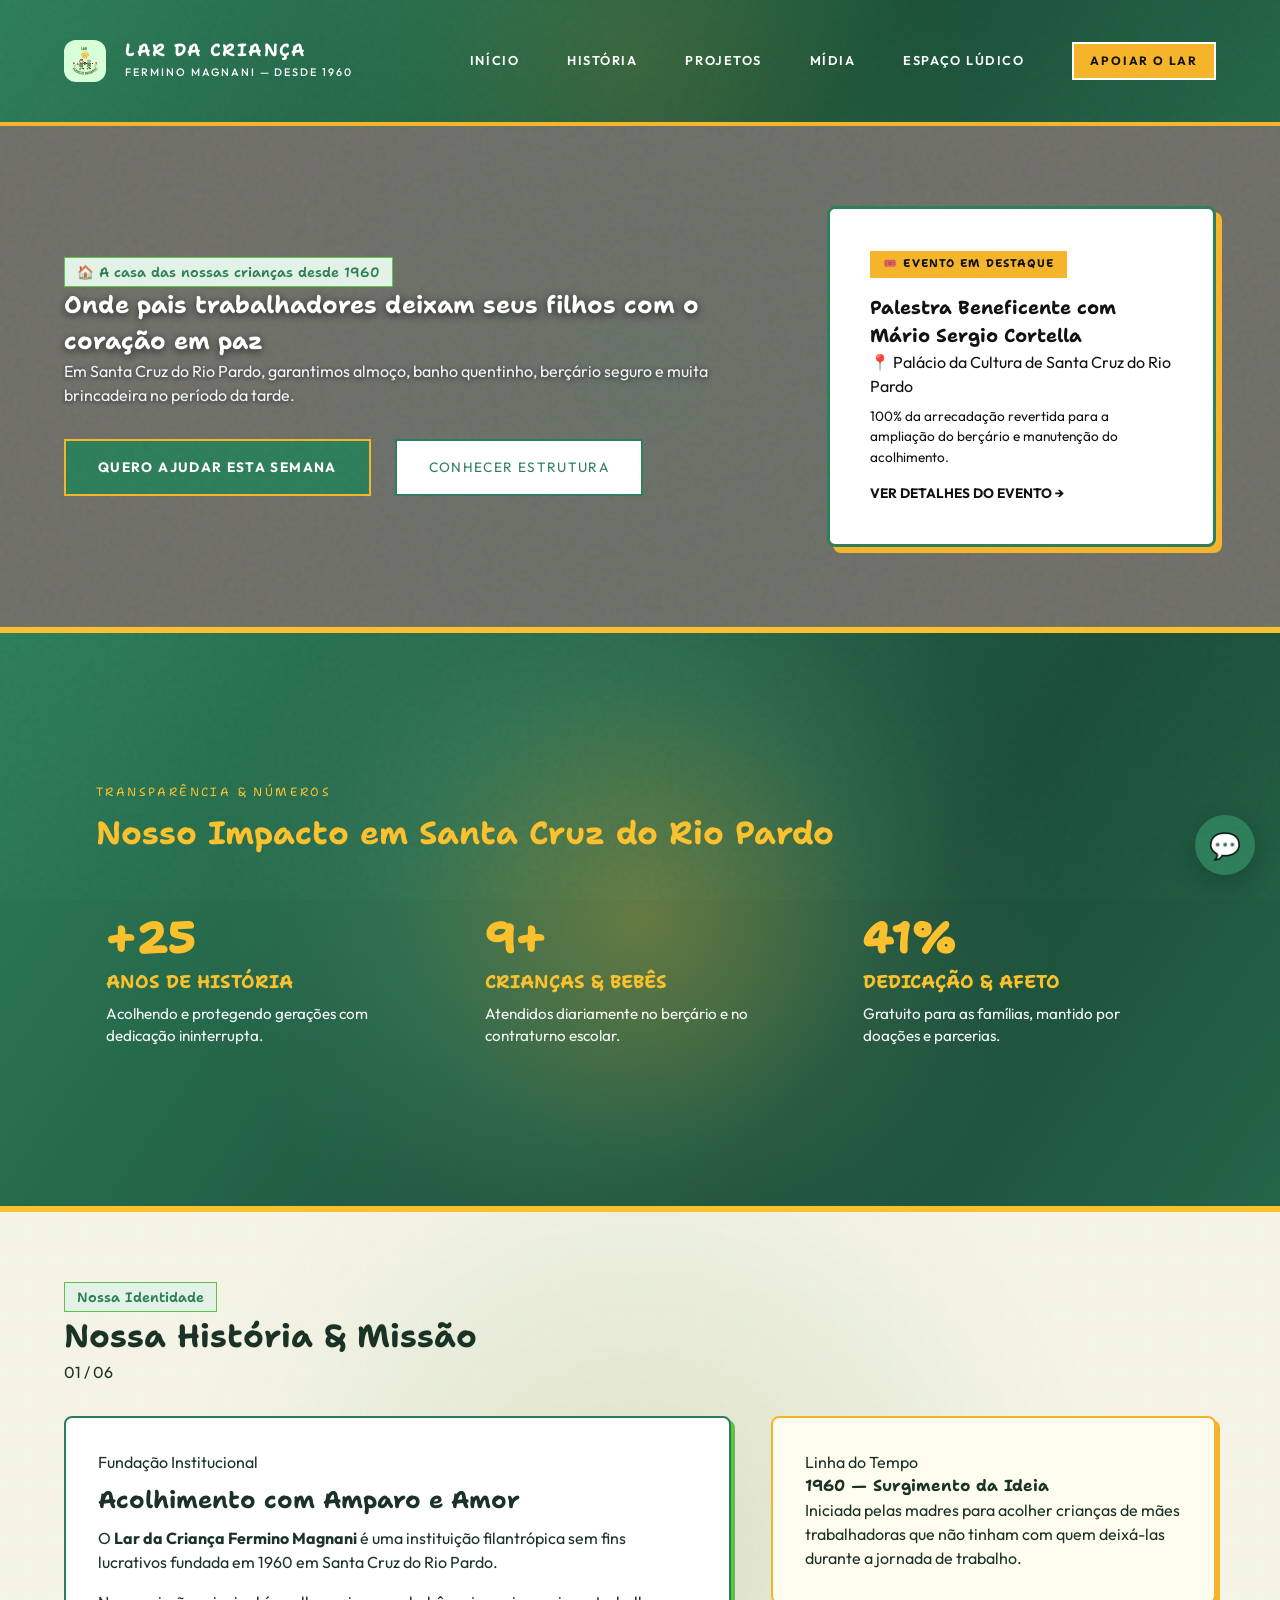
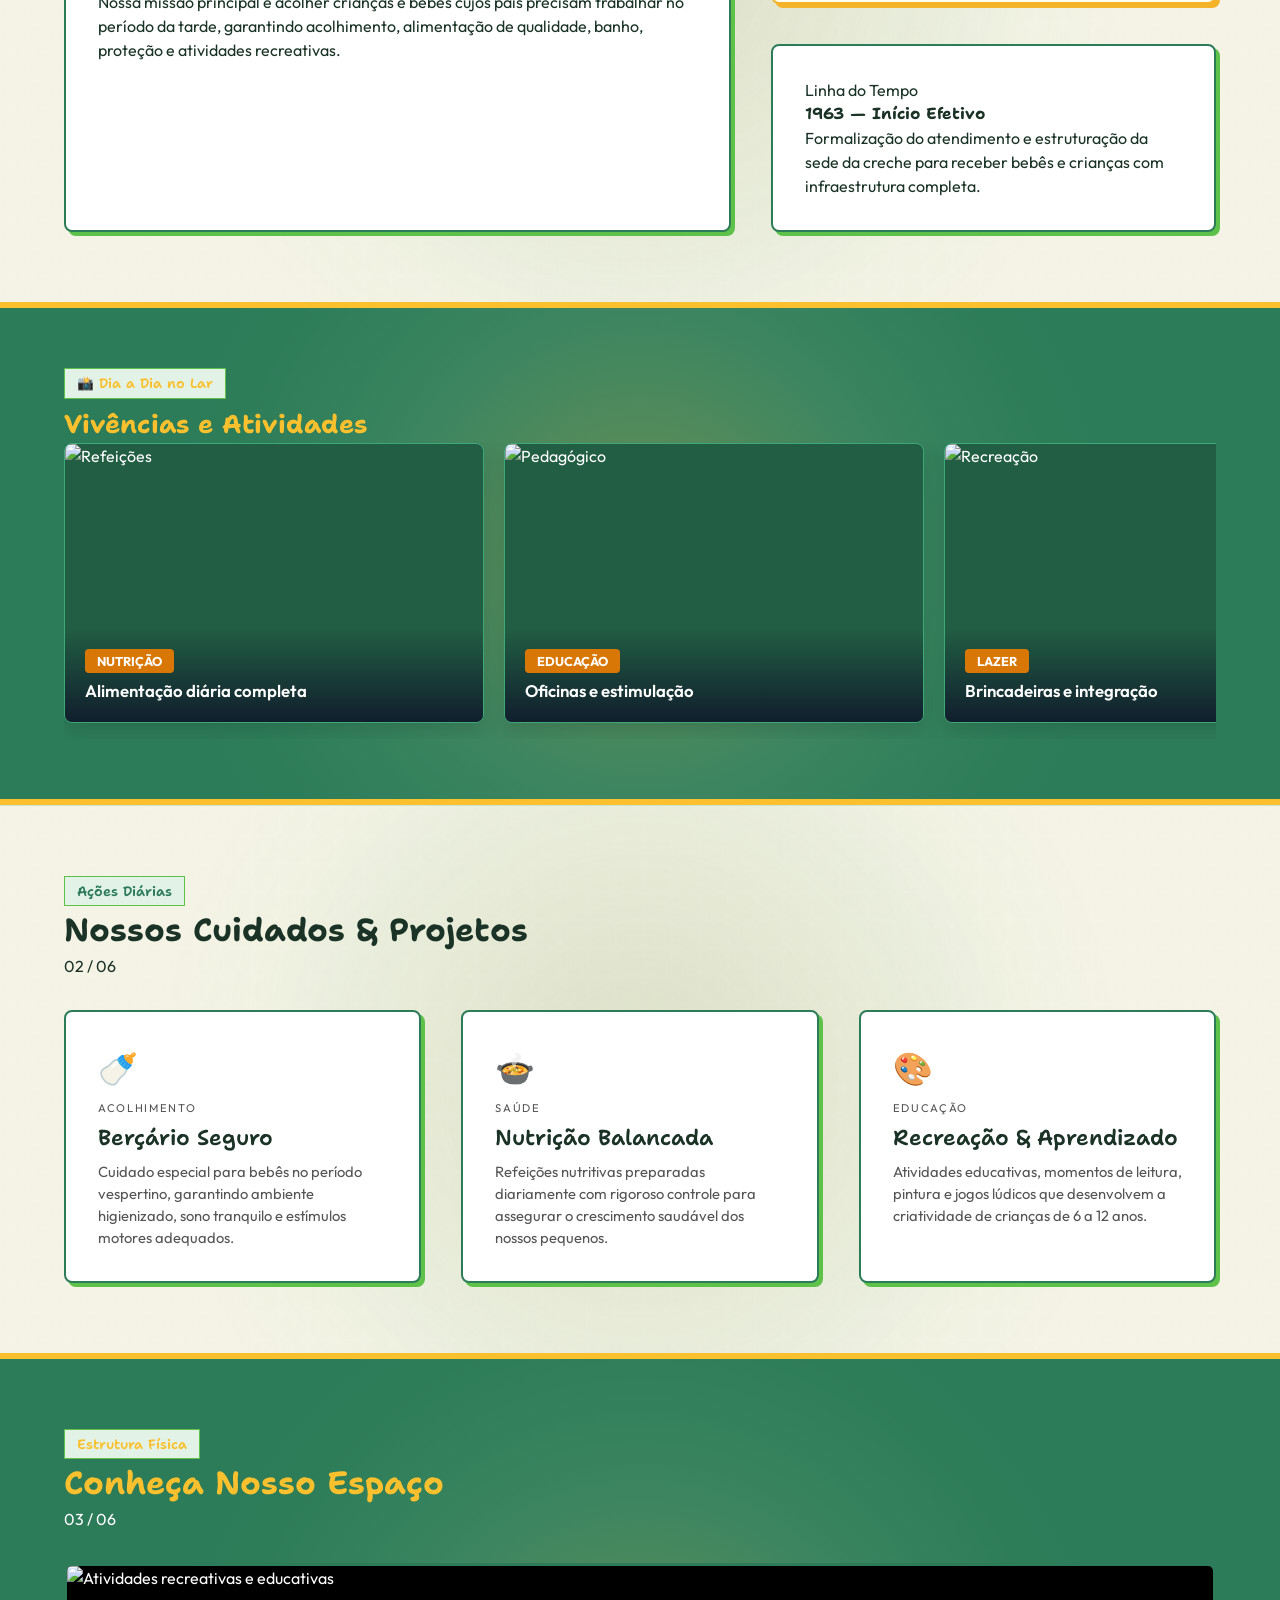
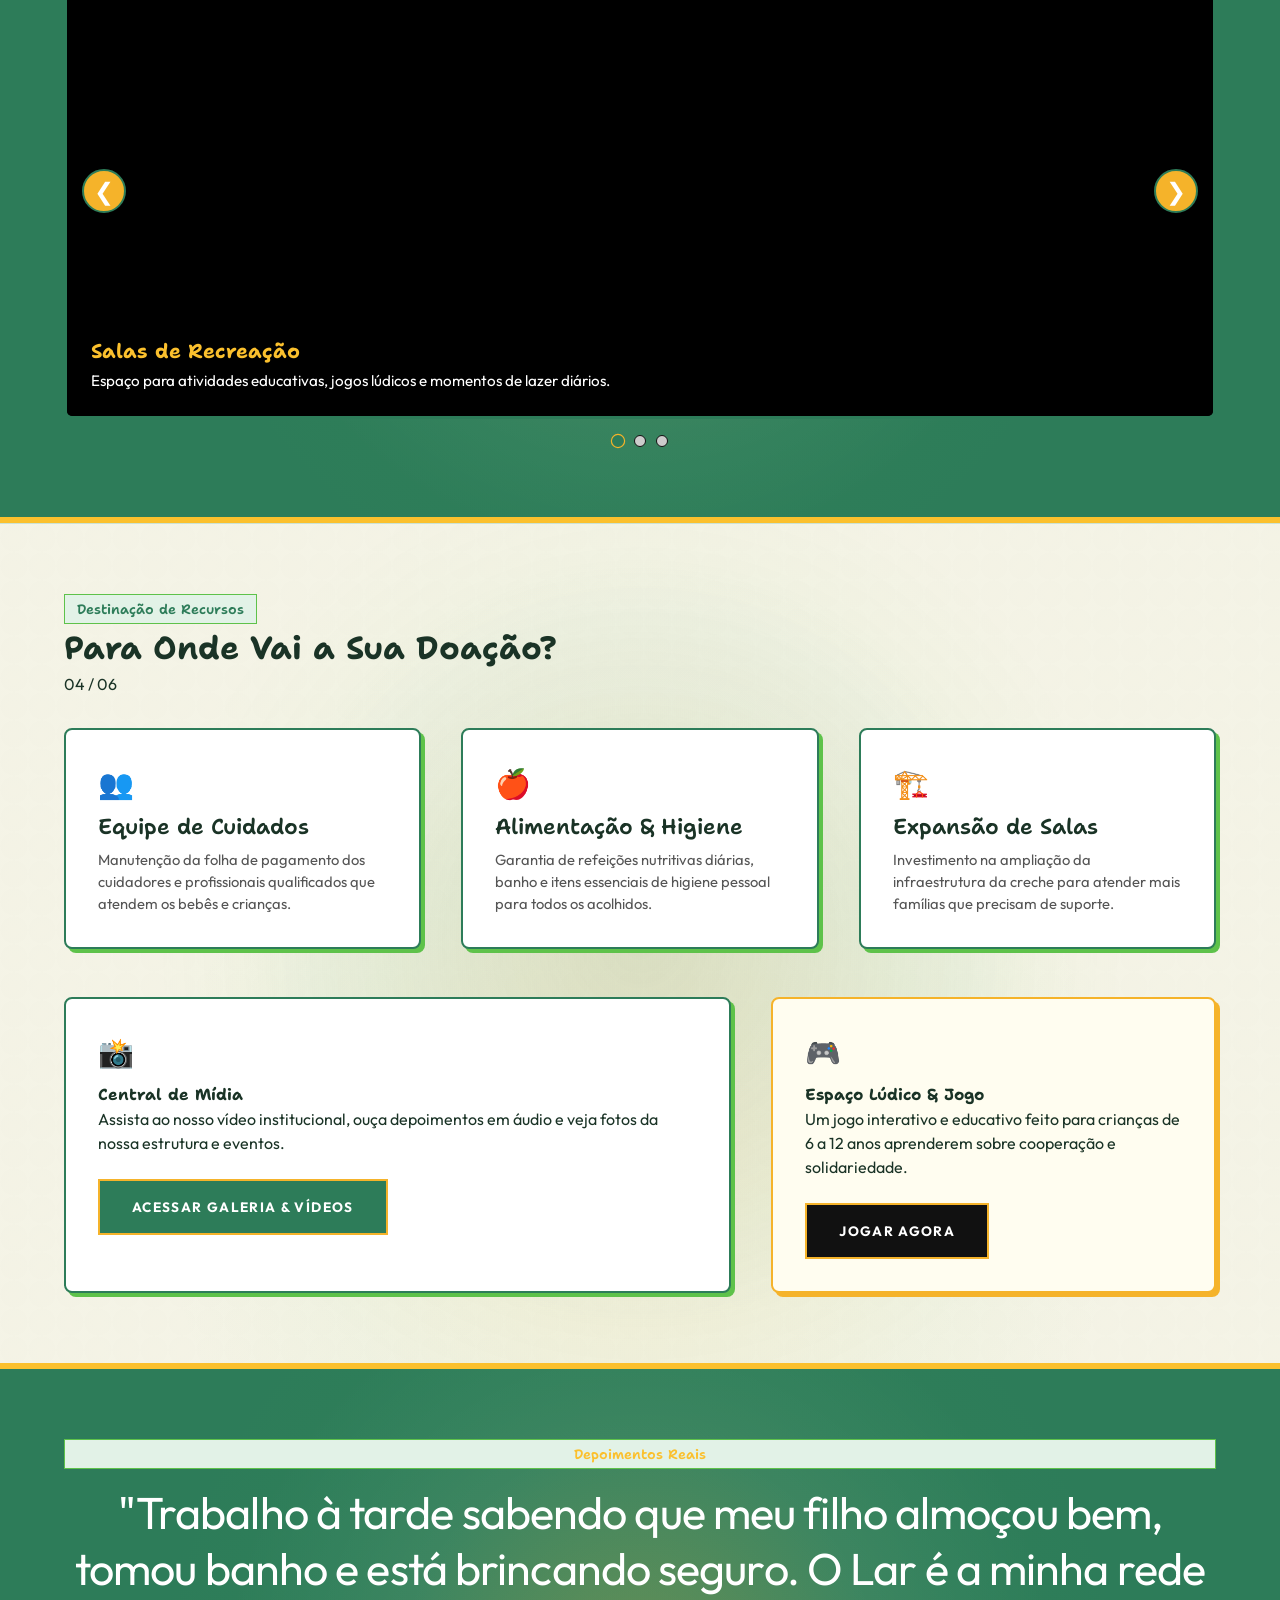
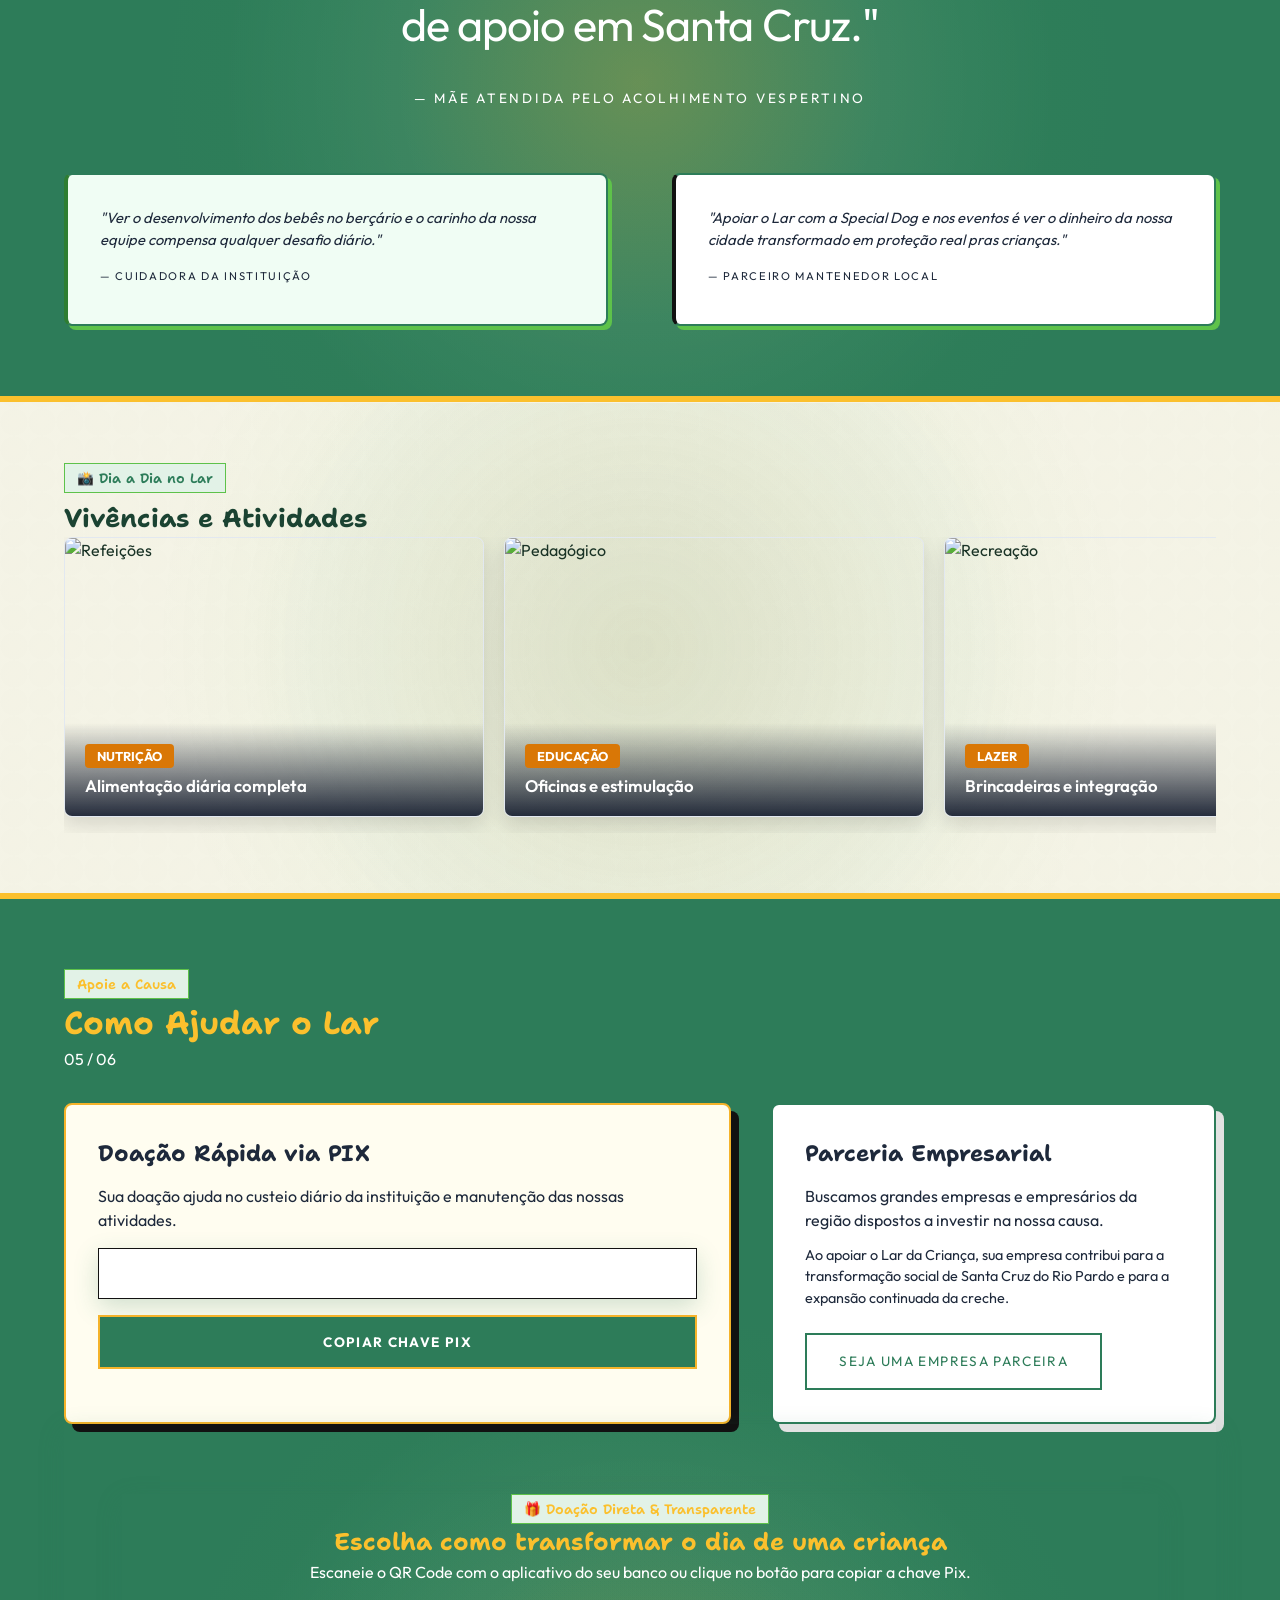
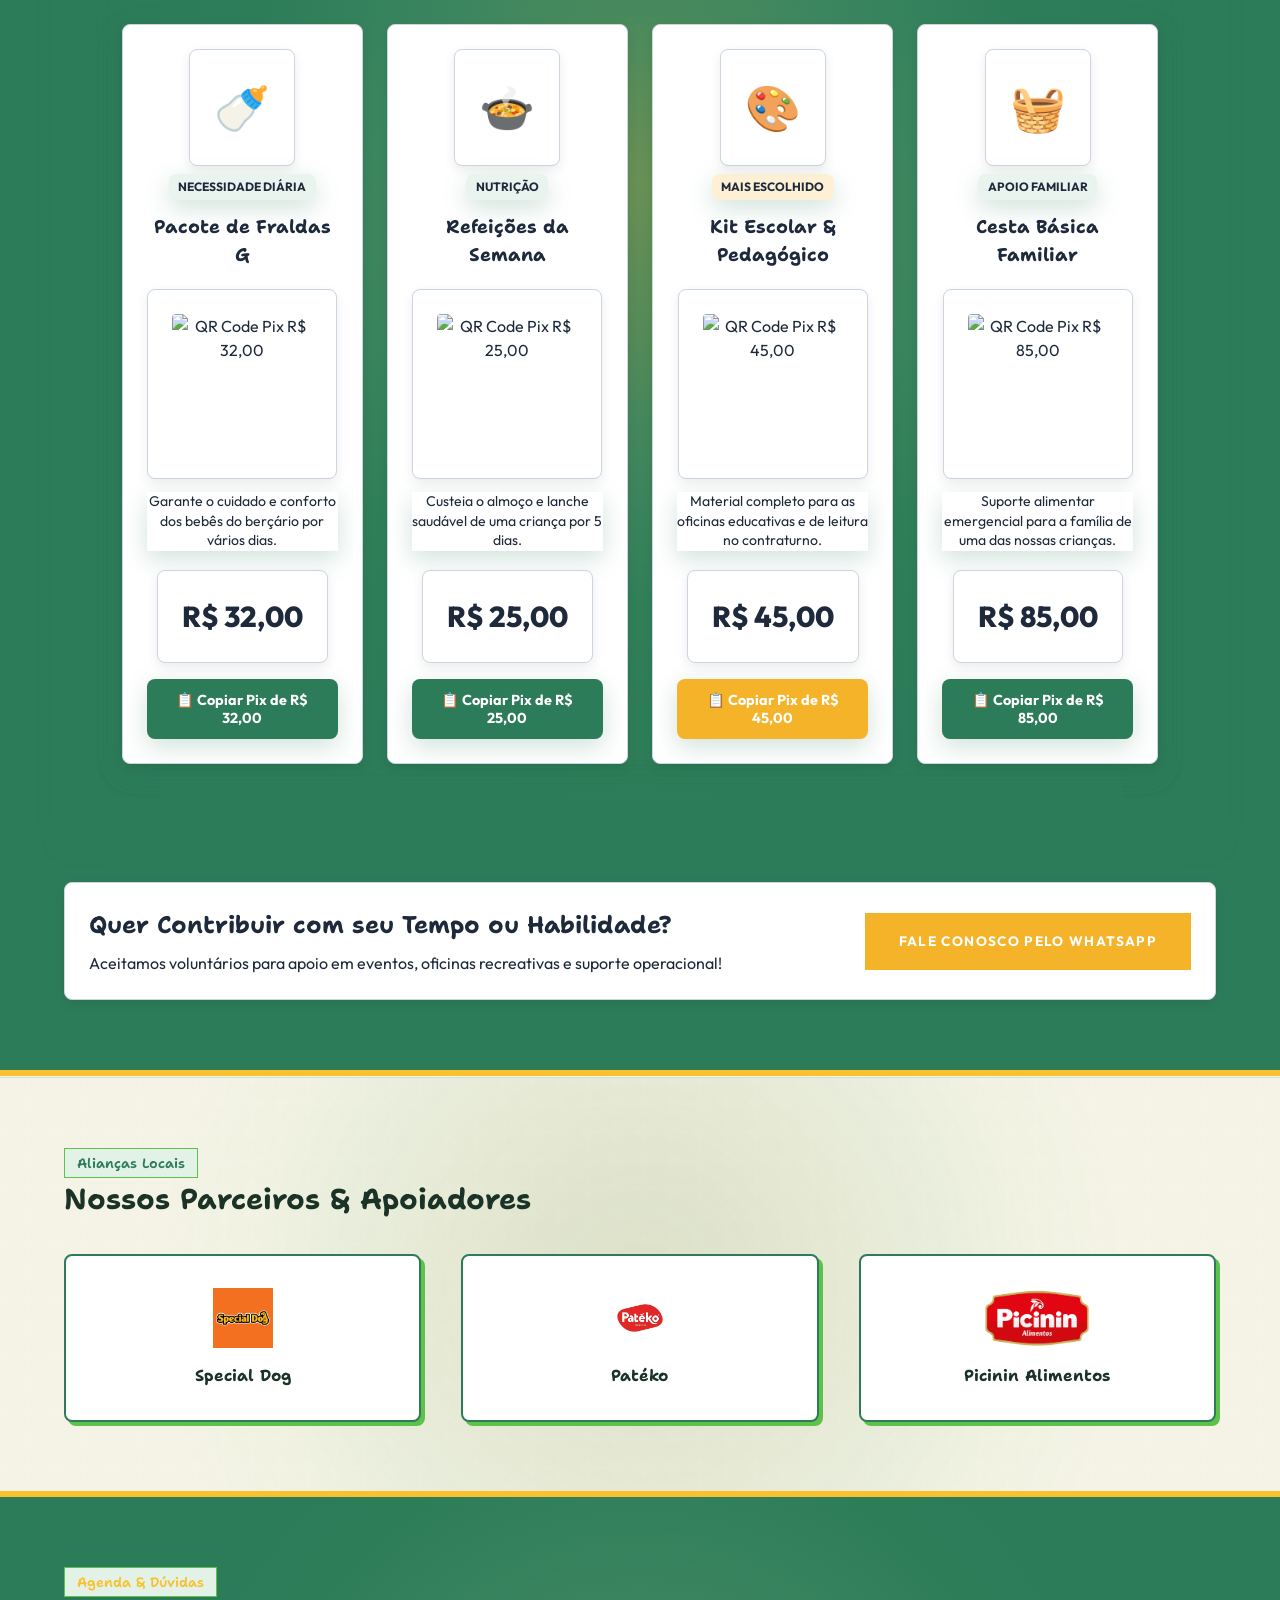
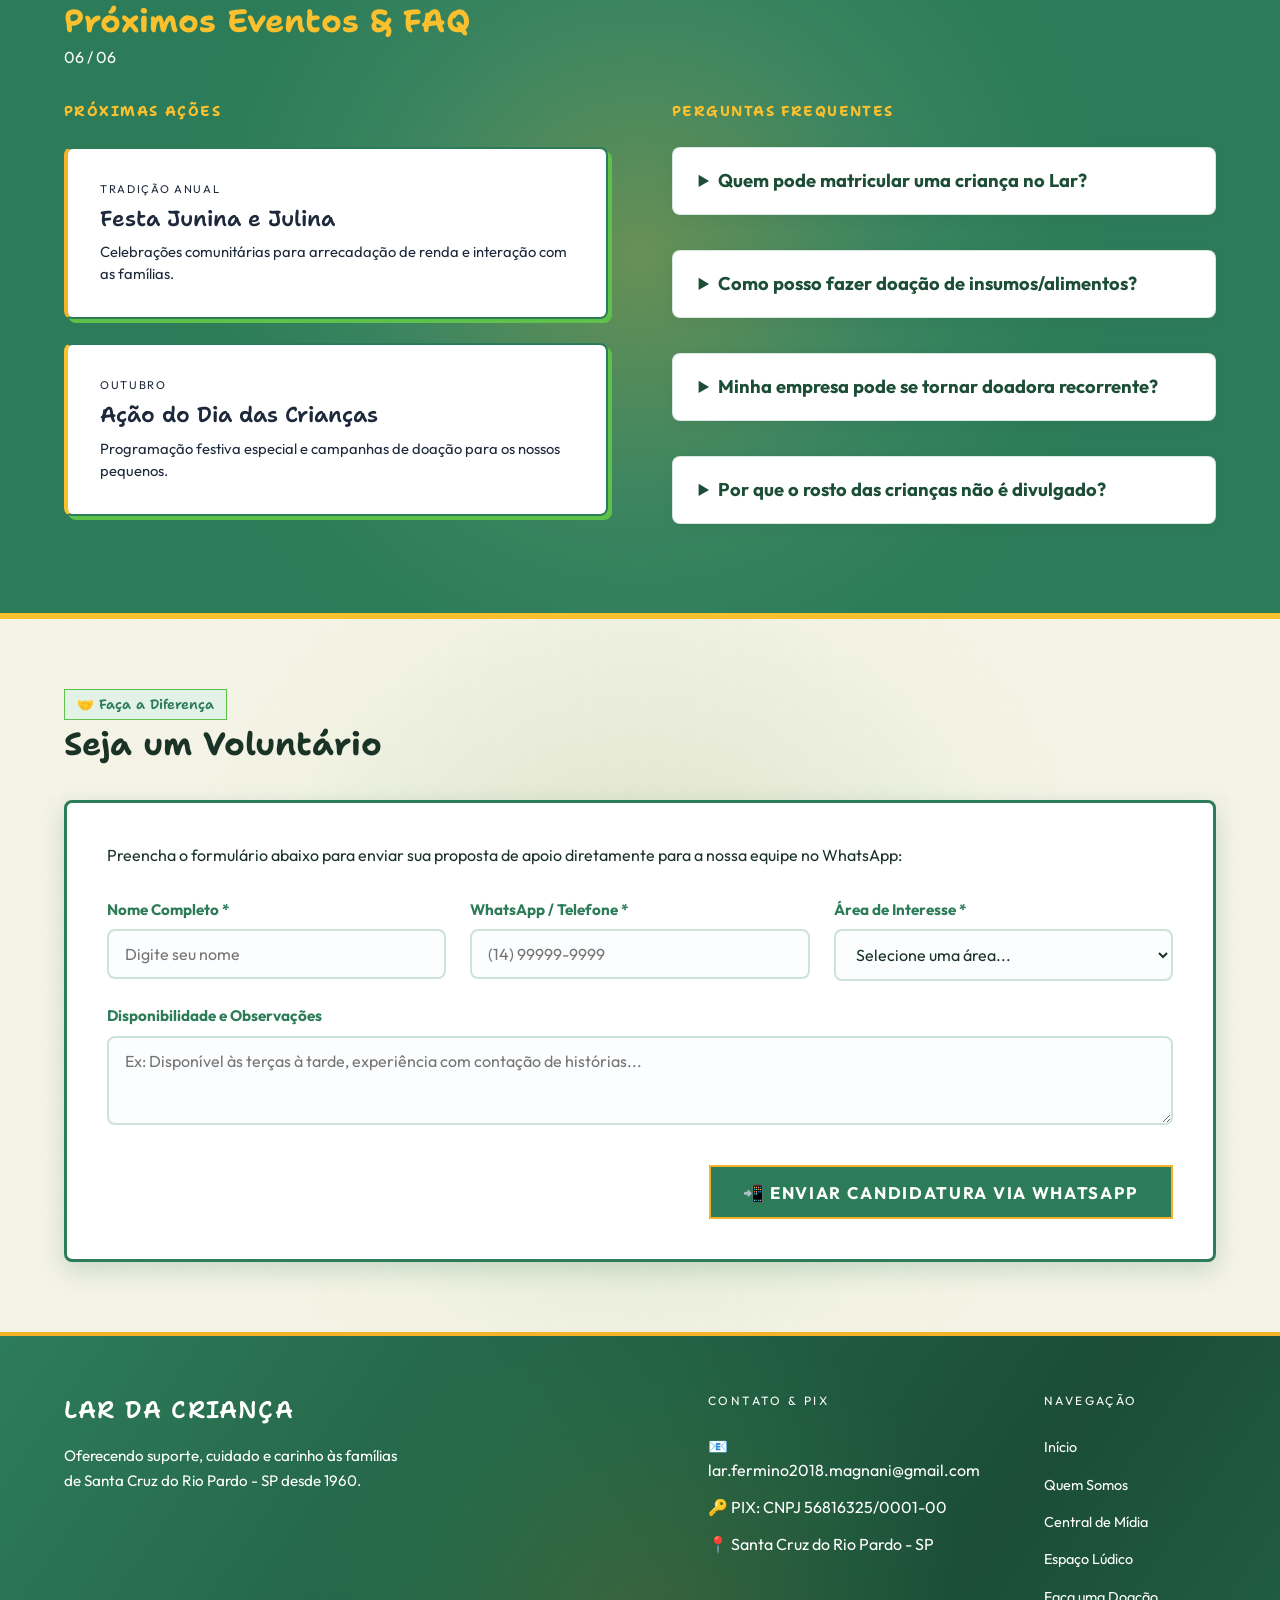
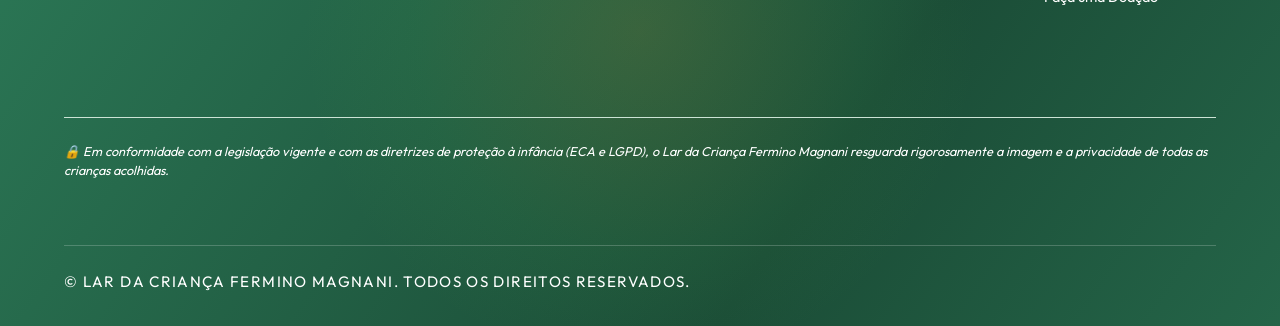
==== commit b1269b55: "final" ====
--- a/index.html
+++ b/index.html
@@ -40,25 +40,25 @@
 
     <main>
         <!-- HERO ASSIMÉTRICO EDITORIAL -->
-        <section class="hero-eyrc reveal">
-            <div class="hero-left">
-                <span class="eyrc-tag">🏠 A casa das nossas crianças desde 1960</span>
-                <h2>Onde pais trabalhadores deixam seus filhos com o coração em paz</h2>
-                <p>Em Santa Cruz do Rio Pardo, garantimos almoço, banho quentinho, berçário seguro e muita brincadeira no período da tarde.</p>
-                <div class="hero-btns">
-                    <a href="#ajudar" class="btn-primary-eyrc">Quero Ajudar Esta Semana</a>
-                    <a href="galeria.html" class="btn-outline-eyrc">Conhecer Estrutura</a>
-                </div>
-            </div>
-            
-            <div class="hero-right-card">
-                <div class="badge-accent">🎟️ Evento em Destaque</div>
-                <h3>Palestra Beneficente com Mário Sergio Cortella</h3>
-                <p>📍 Palácio da Cultura de Santa Cruz do Rio Pardo</p>
-                <p style="margin-top: 0.5rem; font-size: 0.85rem;">100% da arrecadação revertida para a ampliação do berçário e manutenção do acolhimento.</p>
-                <a href="#eventos" class="card-link" style="color: #111; margin-top: 1rem;">Ver Detalhes do Evento →</a>
-            </div>
-        </section>
+<section class="hero-eyrc reveal" style="background-image: linear-gradient(rgba(0, 0, 0, 0.55), rgba(0, 0, 0, 0.55)), url('https://images.unsplash.com/photo-1587654780291-39c9404d746b?auto=format&fit=crop&w=1920&q=80') !important; background-size: cover !important; background-position: center !important; background-repeat: no-repeat !important; width: 100% !important; max-width: 100% !important; margin: 0 !important;">
+    <div class="hero-left">
+        <span class="eyrc-tag">🏠 A casa das nossas crianças desde 1960</span>
+        <h2>Onde pais trabalhadores deixam seus filhos com o coração em paz</h2>
+        <p>Em Santa Cruz do Rio Pardo, garantimos almoço, banho quentinho, berçário seguro e muita brincadeira no período da tarde.</p>
+        <div class="hero-btns">
+            <a href="#ajudar" class="btn-primary-eyrc">Quero Ajudar Esta Semana</a>
+            <a href="galeria.html" class="btn-outline-eyrc">Conhecer Estrutura</a>
+        </div>
+    </div>
+    
+    <div class="hero-right-card">
+        <div class="badge-accent">🎟️ Evento em Destaque</div>
+        <h3>Palestra Beneficente com Mário Sergio Cortella</h3>
+        <p>📍 Palácio da Cultura de Santa Cruz do Rio Pardo</p>
+        <p style="margin-top: 0.5rem; font-size: 0.85rem;">100% da arrecadação revertida para a ampliação do berçário e manutenção do acolhimento.</p>
+        <a href="#eventos" class="card-link" style="color: #111; margin-top: 1rem;">Ver Detalhes do Evento →</a>
+    </div>
+</section>
 
         <!-- BLOCO ESCURO: IMPACTO & MÉTRICAS DE ALTO CONTRASTE -->
         <section class="block-dark reveal">
@@ -67,28 +67,28 @@
                     <span class="eyrc-tag-light">Transparência & Números</span>
                     <h3 style="font-size: 2rem; font-family: var(--font-heading);">Nosso Impacto em Santa Cruz do Rio Pardo</h3>
                 </div>
-                <div class="stats-grid-eyrc">
-                    <div class="stat-card">
-                        <span class="stat-num">+60</span>
-                        <span class="stat-title">Anos de História</span>
-                        <p>Acolhendo e protegendo gerações com dedicação ininterrupta.</p>
-                    </div>
-                    <div class="stat-card">
-                        <span class="stat-num">20+</span>
-                        <span class="stat-title">Crianças & Bebês</span>
-                        <p>Atendidos diariamente no berçário e no contraturno escolar.</p>
-                    </div>
-                    <div class="stat-card">
-                        <span class="stat-num">100%</span>
-                        <span class="stat-title">Dedicação & Afeto</span>
-                        <p>Gratuito para as famílias, mantido por doações e parcerias.</p>
-                    </div>
-                </div>
+<div class="stats-grid-eyrc">
+    <div class="stat-card">
+        <span class="stat-num" data-target="60" data-prefix="+" data-suffix="">1</span>
+        <span class="stat-title">Anos de História</span>
+        <p>Acolhendo e protegendo gerações com dedicação ininterrupta.</p>
+    </div>
+    <div class="stat-card">
+        <span class="stat-num" data-target="20" data-prefix="" data-suffix="+">1</span>
+        <span class="stat-title">Crianças & Bebês</span>
+        <p>Atendidos diariamente no berçário e no contraturno escolar.</p>
+    </div>
+    <div class="stat-card">
+        <span class="stat-num" data-target="100" data-prefix="" data-suffix="%">1</span>
+        <span class="stat-title">Dedicação & Afeto</span>
+        <p>Gratuito para as famílias, mantido por doações e parcerias.</p>
+    </div>
+</div>
             </div>
         </section>
 
         <!-- HISTÓRIA & TRAJETÓRIA (GRID ASSIMÉTRICO) -->
-        <section id="sobre" class="container-eyrc grid-section reveal">
+        <section id="sobre" class="container-eyrc grid-section reveal ">
             <div class="section-header-eyrc">
                 <div>
                     <span class="eyrc-tag">Nossa Identidade</span>
@@ -122,6 +122,54 @@
                 </div>
             </div>
         </section>
+
+        <!-- CARROSSEL COMPACTO HORIZONTAL DE FOTOS -->
+<section class="secao-carrossel-compacto">
+    <div class="carrossel-header">
+        <span class="eyrc-tag">📸 Dia a Dia no Lar</span>
+        <h3>Vivências e Atividades</h3>
+    </div>
+
+    <div class="carrossel-trilho">
+        <!-- Card 1 -->
+        <div class="card-foto-horizontal">
+            <img src="https://images.unsplash.com/photo-1577896851231-70ef18881754?auto=format&fit=crop&w=600&q=80" alt="Refeições">
+            <div class="card-foto-overlay">
+                <span class="badge-foto">Nutrição</span>
+                <p>Alimentação diária completa</p>
+            </div>
+        </div>
+
+        <!-- Card 2 -->
+        <div class="card-foto-horizontal">
+            <img src="https://images.unsplash.com/photo-1503676260728-1c00da094a0b?auto=format&fit=crop&w=600&q=80" alt="Pedagógico">
+            <div class="card-foto-overlay">
+                <span class="badge-foto">Educação</span>
+                <p>Oficinas e estimulação</p>
+            </div>
+        </div>
+
+        <!-- Card 3 -->
+        <div class="card-foto-horizontal">
+            <img src="https://images.unsplash.com/photo-1502086223501-7ea6ecd79368?auto=format&fit=crop&w=600&q=80" alt="Recreação">
+            <div class="card-foto-overlay">
+                <span class="badge-foto">Lazer</span>
+                <p>Brincadeiras e integração</p>
+            </div>
+        </div>
+
+        <!-- Card 4 -->
+        <div class="card-foto-horizontal">
+            <img src="https://images.unsplash.com/photo-1485546246426-74dc88dec4d9?auto=format&fit=crop&w=600&q=80" alt="Acolhimento">
+            <div class="card-foto-overlay">
+                <span class="badge-foto">Acolhimento</span>
+                <p>Cuidado no berçário</p>
+            </div>
+        </div>
+    </div>
+</section>
+
+
 
         <!-- CUIDADOS & PROJETOS (CARDS EDITORIAIS EM GRID) -->
         <section id="atividades" class="container-eyrc grid-section reveal" style="border-top: 1px solid var(--line-color);">
@@ -271,6 +319,54 @@
             </div>
         </section>
 
+        <section class="secao-carrossel-compacto">
+    <div class="carrossel-header">
+        <span class="eyrc-tag">📸 Dia a Dia no Lar</span>
+        <h3>Vivências e Atividades</h3>
+    </div>
+
+    <div class="carrossel-trilho">
+        <!-- Card 1 -->
+        <div class="card-foto-horizontal">
+            <img src="https://images.unsplash.com/photo-1577896851231-70ef18881754?auto=format&fit=crop&w=600&q=80" alt="Refeições">
+            <div class="card-foto-overlay">
+                <span class="badge-foto">Nutrição</span>
+                <p>Alimentação diária completa</p>
+            </div>
+        </div>
+
+        <!-- Card 2 -->
+        <div class="card-foto-horizontal">
+            <img src="https://images.unsplash.com/photo-1503676260728-1c00da094a0b?auto=format&fit=crop&w=600&q=80" alt="Pedagógico">
+            <div class="card-foto-overlay">
+                <span class="badge-foto">Educação</span>
+                <p>Oficinas e estimulação</p>
+            </div>
+        </div>
+
+        <!-- Card 3 -->
+        <div class="card-foto-horizontal">
+            <img src="https://images.unsplash.com/photo-1502086223501-7ea6ecd79368?auto=format&fit=crop&w=600&q=80" alt="Recreação">
+            <div class="card-foto-overlay">
+                <span class="badge-foto">Lazer</span>
+                <p>Brincadeiras e integração</p>
+            </div>
+        </div>
+
+        <!-- Card 4 -->
+        <div class="card-foto-horizontal">
+            <img src="https://images.unsplash.com/photo-1485546246426-74dc88dec4d9?auto=format&fit=crop&w=600&q=80" alt="Acolhimento">
+            <div class="card-foto-overlay">
+                <span class="badge-foto">Acolhimento</span>
+                <p>Cuidado no berçário</p>
+            </div>
+        </div>
+    </div>
+</section>
+
+
+
+
         <!-- COMO AJUDAR / PIX & PARCERIA EMPRESARIAL -->
         <section id="ajudar" class="container-eyrc reveal">
             <div class="section-header-eyrc">
@@ -296,6 +392,93 @@
                     <a href="#contato" class="btn-outline-eyrc" style="display: inline-block; margin-top: 1.5rem;">Seja uma Empresa Parceira</a>
                 </div>
             </div>
+<!-- === CATÁLOGO PIX INTERATIVO COM QR CODE === -->
+<section class="pix-catalogo-section">
+    <div class="pix-container">
+        <span class="eyrc-tag">🎁 Doação Direta & Transparente</span>
+        <h2>Escolha como transformar o dia de uma criança</h2>
+        <p>Escaneie o QR Code com o aplicativo do seu banco ou clique no botão para copiar a chave Pix.</p>
+
+        <div class="pix-grid">
+            <!-- Card 1: Fraldas -->
+            <div class="pix-card">
+                <div class="pix-card-icon">🍼</div>
+                <span class="pix-card-badge">Necessidade diária</span>
+                <h3>Pacote de Fraldas G</h3>
+                
+                <div class="pix-qrcode">
+                    <img src="https://api.qrserver.com/v1/create-qr-code/?size=160x160&data=56816325/0001-00BR.GOV.BCB.PIX0136123e4567-e89b-12d3-a456-426614174000520400005303986540532.005802BR5925LAR DA CRIANCA F MAGNANI6015SANTA CRUZ RIO 62070503***6304E2D1" alt="QR Code Pix R$ 32,00">
+                </div>
+
+                <p class="pix-card-desc">Garante o cuidado e conforto dos bebês do berçário por vários dias.</p>
+                <div class="pix-card-valor">R$ 32,00</div>
+                <button class="btn-copiar-pix" data-valor="32.00" data-item="Pacote de Fraldas G" data-pix="56816325/0001-00BR.GOV.BCB.PIX0136123e4567-e89b-12d3-a456-426614174000520400005303986540532.005802BR5925LAR DA CRIANCA F MAGNANI6015SANTA CRUZ RIO 62070503***6304E2D1">
+                    📋 Copiar Pix de R$ 32,00
+                </button>
+            </div>
+
+            <!-- Card 2: Refeições -->
+            <div class="pix-card">
+                <div class="pix-card-icon">🍲</div>
+                <span class="pix-card-badge">Nutrição</span>
+                <h3>Refeições da Semana</h3>
+                
+                <div class="pix-qrcode">
+                    <img src="https://api.qrserver.com/v1/create-qr-code/?size=160x160&data=56816325/0001-00BR.GOV.BCB.PIX0136123e4567-e89b-12d3-a456-426614174000520400005303986540525.005802BR5925LAR DA CRIANCA F MAGNANI6015SANTA CRUZ RIO 62070503***6304A1B2" alt="QR Code Pix R$ 25,00">
+                </div>
+
+                <p class="pix-card-desc">Custeia o almoço e lanche saudável de uma criança por 5 dias.</p>
+                <div class="pix-card-valor">R$ 25,00</div>
+                <button class="btn-copiar-pix" data-valor="25.00" data-item="Refeições da Semana" data-pix="56816325/0001-00BR.GOV.BCB.PIX0136123e4567-e89b-12d3-a456-426614174000520400005303986540525.005802BR5925LAR DA CRIANCA F MAGNANI6015SANTA CRUZ RIO 62070503***6304A1B2">
+                    📋 Copiar Pix de R$ 25,00
+                </button>
+            </div>
+
+            <!-- Card 3: Kit Escolar (Destacado) -->
+            <div class="pix-card destacado">
+                <div class="pix-card-icon">🎨</div>
+                <span class="pix-card-badge badge-ouro">Mais Escolhido</span>
+                <h3>Kit Escolar & Pedagógico</h3>
+                
+                <div class="pix-qrcode">
+                    <img src="https://api.qrserver.com/v1/create-qr-code/?size=160x160&data=56816325/0001-00BR.GOV.BCB.PIX0136123e4567-e89b-12d3-a456-426614174000520400005303986540545.005802BR5925LAR DA CRIANCA F MAGNANI6015SANTA CRUZ RIO 62070503***6304F3C4" alt="QR Code Pix R$ 45,00">
+                </div>
+
+                <p class="pix-card-desc">Material completo para as oficinas educativas e de leitura no contraturno.</p>
+                <div class="pix-card-valor">R$ 45,00</div>
+                <button class="btn-copiar-pix btn-ouro" data-valor="45.00" data-item="Kit Escolar & Pedagógico" data-pix="56816325/0001-00BR.GOV.BCB.PIX0136123e4567-e89b-12d3-a456-426614174000520400005303986540545.005802BR5925LAR DA CRIANCA F MAGNANI6015SANTA CRUZ RIO 62070503***6304F3C4">
+                    📋 Copiar Pix de R$ 45,00
+                </button>
+            </div>
+
+            <!-- Card 4: Cesta Básica -->
+            <div class="pix-card">
+                <div class="pix-card-icon">🧺</div>
+                <span class="pix-card-badge">Apoio Familiar</span>
+                <h3>Cesta Básica Familiar</h3>
+                
+                <div class="pix-qrcode">
+                    <img src="https://api.qrserver.com/v1/create-qr-code/?size=160x160&data=56816325/0001-00BR.GOV.BCB.PIX0136123e4567-e89b-12d3-a456-426614174000520400005303986540585.005802BR5925LAR DA CRIANCA F MAGNANI6015SANTA CRUZ RIO 62070503***6304D5E6" alt="QR Code Pix R$ 85,00">
+                </div>
+
+                <p class="pix-card-desc">Suporte alimentar emergencial para a família de uma das nossas crianças.</p>
+                <div class="pix-card-valor">R$ 85,00</div>
+                <button class="btn-copiar-pix" data-valor="85.00" data-item="Cesta Básica Familiar" data-pix="00020126580014BR.GOV.BCB.PIX0136123e4567-e89b-12d3-a456-426614174000520400005303986540585.005802BR5925LAR DA CRIANCA F MAGNANI6015SANTA CRUZ RIO 62070503***6304D5E6">
+                    📋 Copiar Pix de R$ 85,00
+                </button>
+            </div>
+        </div>
+    </div>
+</section>
+
+<!-- Notificação Toast Flutuante -->
+<div id="pix-toast" class="pix-toast">
+    <span class="toast-icon">✅</span>
+    <div class="toast-text">
+        <strong id="toast-title">Código Pix Copiado!</strong>
+        <small id="toast-msg">Abra o app do seu banco e escolha "Pix Copia e Cola".</small>
+    </div>
+</div>
 
             <!-- VOLUNTARIADO -->
             <div class="card-eyrc card-dark-action" style="margin-top: 3rem; background: #111; color: #fff; padding: 3rem; display: flex; justify-content: space-between; align-items: center; flex-wrap: wrap; gap: 2rem;">
@@ -436,9 +619,33 @@
 </section>
 
     <!-- WHATSAPP FLUTUANTE -->
-    <a href="https://wa.me/5514998721836" target="_blank" class="whatsapp-float" title="Fale conosco no WhatsApp">
-        <img src="img/wpp.png" width="60" height="60" alt="WhatsApp">
-    </a>
+<!-- === WIDGET DE CHATBOT FLUTUANTE === -->
+<div class="chat-widget-container">
+    <button id="chat-launcher" class="chat-launcher-btn" aria-label="Abrir chat">
+        <span class="chat-icon">💬</span>
+    </button>    <!-- Botão Flutuante (Launcher) -->
+
+
+    <!-- Janela do Chat -->
+    <div id="chat-box" class="chat-box card-oculto">
+        <div class="chat-header">
+            <div class="chat-header-info">
+                <strong>Assistente Lar Magnani 💚</strong>
+                <small>Tire suas dúvidas e fale conosco</small>
+            </div>
+            <button id="chat-close" class="chat-close-btn">&times;</button>
+        </div>
+
+        <div id="chat-messages" class="chat-messages">
+            <!-- Mensagens são geradas via JS -->
+        </div>
+
+        <div class="chat-footer">
+            <input type="text" id="chat-input" placeholder="Digite aqui..." autocomplete="off" />
+            <button id="chat-send" class="chat-send-btn">➔</button>
+        </div>
+    </div>
+</div>
         <!-- WIDGET VLIBRAS (ACESSIBILIDADE EM LIBRAS) -->
     <div vw class="enabled">
         <div vw-access-button class="active"></div>
--- a/style.css
+++ b/style.css
@@ -1567,3 +1567,1016 @@
 .logo img:hover{
     transform: scale(1.08) !important;
 }
+/* === BORDER-RADIUS SUTIL PARA TODOS OS CARDS === */
+.card-eyrc,
+.hero-right-card,
+.card-voluntario,
+.card,
+details.faq-item {
+    border-radius: 8px !important;
+    overflow: hidden; /* Garante que o conteúdo e fundos internos respeitem as bordas */
+}
+/* SPOTLIGHT + PULSO ORGANICO DE LUZ */
+@keyframes pulsoRespiro {
+    0%, 100% { transform: scale(1); opacity: 0.2; }
+    50% { transform: scale(1.15); opacity: 0.35; }
+}
+
+header,
+footer,
+.footer-eyrc,
+.block-dark,
+.bg-green {
+    position: relative;
+    overflow: hidden;
+    background-color: #1b4d37 !important;
+    background-image: 
+        radial-gradient(
+            450px circle at var(--mouse-x, 50%) var(--mouse-y, 50%),
+            rgba(245, 179, 42, 0.4),
+            transparent 75%
+        ),
+        radial-gradient(circle at 50% 50%, #2d7c59, #1b4d37) !important;
+}
+/* REGRA DE TRANSIÇÃO DAS VARIÁVEIS PARA ANIMAÇÃO SUAVE */
+@property --mouse-x { syntax: '<length-percentage>'; inherits: false; initial-value: 50%; }
+@property --mouse-y { syntax: '<length-percentage>'; inherits: false; initial-value: 50%; }
+@property --orb-opacity { syntax: '<number>'; inherits: false; initial-value: 0.12; }
+
+header,
+footer,
+.footer-eyrc,
+.block-dark,
+.bg-green {
+    background-color: #2d7c59 !important;
+    background-image: 
+        radial-gradient(
+            450px circle at var(--mouse-x, 50%) var(--mouse-y, 50%),
+            rgba(245, 179, 42, var(--orb-opacity, 0.12)),  /* Orbe Âmbar com opacidade dinâmica */
+            rgba(94, 194, 74, calc(var(--orb-opacity, 0.12) * 0.5)) 50%,
+            transparent 75%
+        ),
+        linear-gradient(125deg, #2d7c59, #1b4d37, #2d7c59, #256347) !important;
+    background-size: 100% 100%, 200% 200% !important;
+    transition: --mouse-x 0.6s ease, --mouse-y 0.6s ease, --orb-opacity 0.6s ease;
+}
+/* =========================================================
+   SPOTLIGHT DINÂMICO GLOBAL (SEM DEPENDÊNCIA DE IMAGENS)
+   ========================================================= */
+
+/* Transições suaves para os orbes */
+@property --mouse-x-light { syntax: '<length-percentage>'; inherits: false; initial-value: 50%; }
+@property --mouse-y-light { syntax: '<length-percentage>'; inherits: false; initial-value: 50%; }
+@property --orb-opacity-light { syntax: '<number>'; inherits: false; initial-value: 0.08; }
+
+/* TODAS AS SEÇÕES CLARAS DO SITE TODO */
+body, 
+main,
+section:not(.bg-green):not(.block-dark):not(header):not(footer),
+.hero-eyrc,
+.section-light,
+.card-section {
+    background-image: 
+        radial-gradient(
+            650px circle at var(--mouse-x-light, 50%) var(--mouse-y-light, 50%),
+            rgba(245, 179, 42, var(--orb-opacity-light, 0.08)), /* Orbe Âmbar sutil */
+            rgba(94, 194, 74, calc(var(--orb-opacity-light, 0.08) * 0.4)) 50%,
+            transparent 75%
+        ) !important;
+    transition: --mouse-x-light 0.6s ease, --mouse-y-light 0.6s ease, --orb-opacity-light 0.6s ease;
+}
+/* === ADEQUAÇÃO DE PROPORÇÃO E EXPANSÃO DO FAQ === */
+
+/* 1. Rebalanceia o grid (FAQ ocupa ~60% e Agenda ~40% da largura) */
+.faq-agenda-container,
+.faq-agenda-wrapper,
+.faq-section-grid {
+    display: grid !important;
+    grid-template-columns: 1.4fr 1fr !important;
+    gap: 2.5rem !important;
+    align-items: start;
+}
+
+/* 2. Amplia a presença visual dos cards do FAQ */
+details.faq-item,
+.faq-item {
+    padding: 1.25rem 1.6rem !important;
+    margin-bottom: 1.2rem !important;
+    border-radius: 8px !important;
+    background: #ffffff;
+    border: 1px solid rgba(45, 124, 89, 0.18) !important;
+    box-shadow: 0 4px 15px rgba(0, 0, 0, 0.04);
+}
+
+/* 3. Aumenta a tipografia e destaque dos títulos das perguntas */
+details.faq-item summary,
+.faq-item summary {
+    font-size: 1.15rem !important;
+    font-weight: 700 !important;
+    color: #1b4d37 !important;
+    line-height: 1.4 !important;
+    cursor: pointer;
+}
+
+/* 4. Expande o corpo do texto e espaçamento da resposta */
+details.faq-item p,
+.faq-item .faq-answer {
+    font-size: 1rem !important;
+    line-height: 1.65 !important;
+    color: #444444;
+    margin-top: 0.85rem !important;
+    padding-top: 0.85rem;
+    border-top: 1px dashed rgba(45, 124, 89, 0.15);
+}
+
+/* 5. Ajuste responsivo para tablets e celulares */
+@media (max-width: 992px) {
+    .faq-agenda-container,
+    .faq-agenda-wrapper,
+    .faq-section-grid {
+        grid-template-columns: 1fr !important;
+    }
+}
+/* === EFEITO HOVER NAS PERGUNTAS DO FAQ === */
+details.faq-item,
+.faq-item {
+    transition: transform 0.25s ease, box-shadow 0.25s ease, border-color 0.25s ease !important;
+}
+
+details.faq-item:hover,
+.faq-item:hover {
+    transform: translateY(-3px) !important;
+    border-color: #2d7c59 !important;
+    box-shadow: 0 8px 22px rgba(45, 124, 89, 0.12) !important;
+}
+
+details.faq-item summary,
+.faq-item summary {
+    transition: color 0.2s ease !important;
+}
+
+details.faq-item summary:hover,
+.faq-item summary:hover {
+    color: #2d7c59 !important;
+}
+/* === EFEITO HOVER NAS PERGUNTAS DO FAQ === */
+details.faq-item,
+.faq-item {
+    transition: transform 0.25s ease, box-shadow 0.25s ease, border-color 0.25s ease !important;
+}
+
+details.faq-item:hover,
+.faq-item:hover {
+    transform: translateY(-3px) !important;
+    border-color: #2d7c59 !important;
+    box-shadow: 0 8px 22px rgba(45, 124, 89, 0.12) !important;
+}
+
+details.faq-item summary,
+.faq-item summary {
+    transition: color 0.2s ease !important;
+}
+
+details.faq-item summary:hover,
+.faq-item summary:hover {
+    color: #2d7c59 !important;
+}
+/* === CHATBOT FLUTUANTE === */
+.chat-widget-container {
+    position: fixed;
+    bottom: 25px;
+    right: 25px;
+    z-index: 9999;
+}
+
+.chat-launcher-btn {
+    background: #2d7c59;
+    color: #ffffff;
+    border: none;
+    padding: 0.85rem 1.4rem;
+    border-radius: 8px !important;
+    display: flex;
+    align-items: center;
+    gap: 0.6rem;
+    font-weight: 700;
+    cursor: pointer;
+    box-shadow: 0 8px 25px rgba(0, 0, 0, 0.2);
+    transition: transform 0.25s ease, background-color 0.25s ease;
+}
+
+.chat-launcher-btn:hover {
+    background: #1b4d37;
+    transform: translateY(-3px);
+}
+
+.chat-box {
+    position: absolute;
+    bottom: 70px;
+    right: 0;
+    width: 350px;
+    height: 480px;
+    background: #ffffff;
+    border: 2px solid rgba(45, 124, 89, 0.2);
+    border-radius: 8px !important;
+    box-shadow: 0 12px 35px rgba(0, 0, 0, 0.15);
+    display: flex;
+    flex-direction: column;
+    overflow: hidden;
+    transition: all 0.3s ease;
+}
+
+.chat-header {
+    background: #2d7c59;
+    color: #ffffff;
+    padding: 1rem;
+    display: flex;
+    justify-content: space-between;
+    align-items: center;
+}
+
+.chat-header-info strong { display: block; font-size: 0.95rem; }
+.chat-header-info small { opacity: 0.85; font-size: 0.75rem; }
+
+.chat-close-btn {
+    background: transparent;
+    border: none;
+    color: #ffffff;
+    font-size: 1.5rem;
+    cursor: pointer;
+}
+
+.chat-messages {
+    flex: 1;
+    padding: 1rem;
+    overflow-y: auto;
+    display: flex;
+    flex-direction: column;
+    gap: 0.75rem;
+    background: #fdfbf7;
+}
+
+.msg {
+    max-width: 80%;
+    padding: 0.7rem 1rem;
+    border-radius: 8px !important;
+    font-size: 0.9rem;
+    line-height: 1.4;
+}
+
+.msg-bot {
+    background: #e8f4ed;
+    color: #1b4d37;
+    align-self: flex-start;
+    border-left: 3px solid #2d7c59;
+}
+
+.msg-user {
+    background: #f5b32a;
+    color: #1b4d37;
+    font-weight: 600;
+    align-self: flex-end;
+}
+
+.chat-footer {
+    padding: 0.75rem;
+    background: #ffffff;
+    border-top: 1px solid #eee;
+    display: flex;
+    gap: 0.5rem;
+}
+
+.chat-footer input {
+    flex: 1;
+    padding: 0.6rem 0.8rem;
+    border: 1px solid #ccc;
+    border-radius: 8px !important;
+    outline: none;
+}
+
+.chat-send-btn {
+    background: #2d7c59;
+    color: #ffffff;
+    border: none;
+    padding: 0 1rem;
+    border-radius: 8px !important;
+    cursor: pointer;
+    font-weight: bold;
+}
+/* === BOTÃO FLUTUANTE REDONDO E RETRÁTIL === */
+.chat-widget-container {
+    position: fixed;
+    bottom: 25px;
+    right: 25px;
+    z-index: 9999;
+}
+
+/* Botão Redondo Compacto */
+.chat-launcher-btn {
+    width: 60px;
+    height: 60px;
+    border-radius: 50% !important;
+    background: #2d7c59;
+    color: #ffffff;
+    border: none;
+    display: flex;
+    align-items: center;
+    justify-content: center;
+    cursor: pointer;
+    box-shadow: 0 8px 25px rgba(0, 0, 0, 0.2);
+    transition: transform 0.3s cubic-bezier(0.175, 0.885, 0.32, 1.27), background-color 0.25s ease, width 0.3s ease;
+    padding: 0;
+    overflow: hidden;
+}
+
+.chat-icon {
+    font-size: 1.6rem;
+    transition: transform 0.3s ease;
+}
+
+/* Efeito ao passar o mouse (Elevação e Pulso) */
+.chat-launcher-btn:hover {
+    background: #1b4d37;
+    transform: scale(1.1);
+}
+
+/* Animação quando o chat estiver aberto (Gira e muda para 'X') */
+.chat-launcher-btn.active .chat-icon {
+    transform: rotate(180deg);
+}
+
+/* Posicionamento da Janela em relação ao Botão Redondo */
+.chat-box {
+    position: absolute;
+    bottom: 75px;
+    right: 0;
+    width: 350px;
+    height: 480px;
+    background: #ffffff;
+    border: 2px solid rgba(45, 124, 89, 0.2);
+    border-radius: 12px !important;
+    box-shadow: 0 12px 35px rgba(0, 0, 0, 0.18);
+    display: flex;
+    flex-direction: column;
+    overflow: hidden;
+    transition: opacity 0.3s ease, transform 0.3s ease;
+}
+
+.chat-box.card-oculto {
+    display: none !important;
+}
+/* === ANIMAÇÃO DE SURGIMENTO SUAVE (SLIDE-UP) DO CHAT === */
+.chat-box {
+    position: absolute;
+    bottom: 75px;
+    right: 0;
+    width: 350px;
+    height: 480px;
+    background: #ffffff;
+    border: 2px solid rgba(45, 124, 89, 0.2);
+    border-radius: 12px !important;
+    box-shadow: 0 12px 35px rgba(0, 0, 0, 0.18);
+    display: flex;
+    flex-direction: column;
+    overflow: hidden;
+
+    /* Estado Aberto (Visível) */
+    opacity: 1;
+    transform: translateY(0) scale(1);
+    visibility: visible;
+    pointer-events: all;
+
+    /* Transição fluida de elevação */
+    transition: opacity 0.35s cubic-bezier(0.16, 1, 0.3, 1),
+                transform 0.35s cubic-bezier(0.16, 1, 0.3, 1),
+                visibility 0.35s ease;
+}
+
+/* Estado Oculto (Deslocado 25px para baixo e transparente) */
+.chat-box.card-oculto {
+    display: flex !important; /* Mantém na árvore DOM para permitir a animação */
+    opacity: 0;
+    transform: translateY(25px) scale(0.95);
+    visibility: hidden;
+    pointer-events: none;
+}
+
+/* === CATÁLOGO PIX INTERATIVO === */
+.pix-catalogo-section {
+    padding: 4rem 1.5rem;
+    display: flex;
+    justify-content: center;
+}
+
+.pix-container {
+    max-width: 1100px;
+    width: 100%;
+    text-align: center;
+}
+
+.pix-grid {
+    display: grid;
+    grid-template-columns: repeat(auto-fit, minmax(240px, 1fr));
+    gap: 1.5rem;
+    margin-top: 2.5rem;
+}
+
+.pix-card {
+    background: #ffffff;
+    border: 2px solid rgba(45, 124, 89, 0.15);
+    border-radius: 8px !important;
+    padding: 2rem 1.5rem;
+    display: flex;
+    flex-direction: column;
+    align-items: center;
+    position: relative;
+    box-shadow: 0 6px 20px rgba(0, 0, 0, 0.04);
+    transition: transform 0.3s ease, box-shadow 0.3s ease, border-color 0.3s ease;
+}
+
+.pix-card:hover {
+    transform: translateY(-6px);
+    border-color: #2d7c59;
+    box-shadow: 0 12px 28px rgba(45, 124, 89, 0.15);
+}
+
+.pix-card.destacado {
+    border-color: #f5b32a;
+    background: linear-gradient(180deg, #ffffff 0%, #fffdf7 100%);
+}
+
+.pix-card-icon {
+    font-size: 2.8rem;
+    margin-bottom: 0.5rem;
+}
+
+.pix-card-badge {
+    font-size: 0.75rem;
+    font-weight: 700;
+    text-transform: uppercase;
+    background: #e8f4ed;
+    color: #2d7c59;
+    padding: 0.25rem 0.6rem;
+    border-radius: 8px !important;
+    margin-bottom: 0.8rem;
+}
+
+.badge-ouro {
+    background: rgba(245, 179, 42, 0.2);
+    color: #b87c00;
+}
+
+.pix-card h3 {
+    color: #1b4d37;
+    font-size: 1.15rem;
+    margin: 0 0 0.5rem 0;
+}
+
+.pix-card-desc {
+    font-size: 0.88rem;
+    color: #666;
+    line-height: 1.4;
+    flex-grow: 1;
+    margin-bottom: 1.2rem;
+}
+
+.pix-card-valor {
+    font-size: 1.8rem;
+    font-weight: 800;
+    color: #2d7c59;
+    margin-bottom: 1rem;
+}
+
+.btn-copiar-pix {
+    width: 100%;
+    background: #2d7c59;
+    color: #ffffff;
+    border: none;
+    padding: 0.75rem 1rem;
+    border-radius: 8px !important;
+    font-weight: 700;
+    font-size: 0.9rem;
+    cursor: pointer;
+    transition: background-color 0.2s ease, transform 0.15s ease;
+}
+
+.btn-copiar-pix:hover {
+    background: #1b4d37;
+}
+
+.btn-copiar-pix:active {
+    transform: scale(0.97);
+}
+
+.btn-ouro {
+    background: #f5b32a;
+    color: #1b4d37;
+}
+
+.btn-ouro:hover {
+    background: #e09f19;
+}
+
+/* === NOTIFICAÇÃO TOAST === */
+.pix-toast {
+    position: fixed;
+    bottom: 30px;
+    left: 50%;
+    transform: translateX(-50%) translateY(100px);
+    background: #1b4d37;
+    color: #ffffff;
+    padding: 1rem 1.5rem;
+    border-radius: 8px !important;
+    border-left: 5px solid #f5b32a;
+    box-shadow: 0 10px 30px rgba(0, 0, 0, 0.25);
+    display: flex;
+    align-items: center;
+    gap: 0.8rem;
+    z-index: 10000;
+    opacity: 0;
+    visibility: hidden;
+    transition: all 0.35s cubic-bezier(0.175, 0.885, 0.32, 1.27);
+}
+
+.pix-toast.ativo {
+    opacity: 1;
+    visibility: visible;
+    transform: translateX(-50%) translateY(0);
+}
+
+.toast-icon { font-size: 1.5rem; }
+.toast-text { text-align: left; }
+.toast-text strong { display: block; font-size: 0.95rem; color: #f5b32a; }
+.toast-text small { font-size: 0.8rem; opacity: 0.9; }
+/* Container do QR Code Visual */
+.pix-qrcode {
+    background: #ffffff;
+    padding: 0.6rem;
+    border: 1px solid rgba(45, 124, 89, 0.2);
+    border-radius: 8px !important;
+    margin: 0.8rem 0;
+    box-shadow: 0 2px 8px rgba(0, 0, 0, 0.04);
+}
+
+.pix-qrcode img {
+    width: 140px;
+    height: 140px;
+    display: block;
+    border-radius: 4px;
+}
+
+.hero-eyrc {
+    width: 100% !important;
+    max-width: 100% !important;
+    margin: 0 !important;
+    padding: 80px 5% !important;
+    box-sizing: border-box !important;
+    /* Imagem ajustada para ambiente de creche/atividades infantis */
+    background-image: linear-gradient(rgba(0, 0, 0, 0.55), rgba(0, 0, 0, 0.55)), 
+                      url('https://unsplash.com/pt-br/fotografias/as-criancas-sentam-se-e-assistem-a-algo-juntas-vLouBJJ3fHs') !important;
+    background-size: cover !important;
+    background-position: center !important;
+    background-repeat: no-repeat !important;
+}
+
+/* Legibilidade do texto da esquerda */
+.hero-left h2 {
+    color: #ffffff !important;
+    text-shadow: 0 2px 8px rgba(0, 0, 0, 0.7);
+}
+
+.hero-left p {
+    color: #f1f5f9 !important;
+    text-shadow: 0 1px 5px rgba(0, 0, 0, 0.7);
+}
+
+/* --- CARROSSEL HORIZONTAL DE FOTOS (TAMANHO AMPLIADO) --- */
+.secao-carrossel-compacto {
+    width: 100% !important;
+    max-width: 1300px !important;
+    margin: 50px auto !important;
+    padding: 0 20px !important;
+    box-sizing: border-box !important;
+}
+
+.carrossel-header h3 {
+    font-size: 1.6rem !important;
+    color: #1b4332 !important;
+    margin-top: 6px !important;
+}
+
+/* Mantém o trilho na horizontal com mais espaço */
+.carrossel-trilho {
+    display: flex !important;
+    gap: 20px !important;
+    overflow-x: auto !important;
+    scroll-snap-type: x mandatory !important;
+    padding-bottom: 16px !important;
+    scrollbar-width: thin;
+    scrollbar-color: #2d6a4f #f1f5f9;
+}
+
+.carrossel-trilho::-webkit-scrollbar {
+    height: 8px;
+}
+
+.carrossel-trilho::-webkit-scrollbar-thumb {
+    background: #2d6a4f;
+    border-radius: 8px;
+}
+
+/* Dimensões ampliadas dos cards mantendo a horizontalidade */
+.card-foto-horizontal {
+    flex: 0 0 420px !important; /* Largura expandida para 420px */
+    height: 280px !important;   /* Altura expandida para 280px */
+    position: relative;
+    border-radius: 8px !important;
+    overflow: hidden;
+    scroll-snap-align: start;
+    box-shadow: 0 8px 20px rgba(0, 0, 0, 0.12);
+    border: 1px solid #e2e8f0;
+}
+
+.card-foto-horizontal img {
+    width: 100%;
+    height: 100%;
+    object-fit: cover;
+    transition: transform 0.4s ease;
+}
+
+.card-foto-horizontal:hover img {
+    transform: scale(1.06);
+}
+
+.card-foto-overlay {
+    position: absolute;
+    bottom: 0;
+    left: 0;
+    right: 0;
+    padding: 20px;
+    background: linear-gradient(transparent, rgba(15, 23, 42, 0.9));
+    color: #ffffff;
+}
+
+.badge-foto {
+    background: #d97706 !important;
+    color: #ffffff !important;
+    font-size: 0.8rem !important;
+    font-weight: 700 !important;
+    padding: 4px 12px !important;
+    border-radius: 4px !important;
+    text-transform: uppercase;
+}
+
+.card-foto-overlay p {
+    margin: 8px 0 0 0 !important;
+    font-size: 1.05rem !important;
+    font-weight: 600 !important;
+    line-height: 1.3;
+}
+
+
+/* ==========================================
+   RESET GLOBAL (ELIMINA BORDAS E ESPAÇOS SOBRANDO)
+   ========================================== */
+
+html, body {
+    margin: 0 !important;
+    padding: 0 !important;
+    width: 100% !important;
+    overflow-x: hidden !important;
+    box-sizing: border-box !important;
+}
+
+*, *::before, *::after {
+    box-sizing: inherit;
+}
+
+/* ==========================================
+   SEÇÕES EM LARGURA TOTAL E ALTERNÂNCIA #2d7c59
+   ========================================== */
+
+section {
+    position: relative;
+    overflow: hidden;
+    width: 100% !important;
+    max-width: 100% !important;
+    margin: 0 !important;
+    padding: 70px 5% !important;
+    box-sizing: border-box !important;
+}
+
+/* Blocos pares em verde institucional (#2d7c59) */
+section:nth-of-type(even) {
+    background-color: #2d7c59 !important;
+    color: #ffffff !important;
+}
+
+section:nth-of-type(even) h1,
+section:nth-of-type(even) h2,
+section:nth-of-type(even) h3 {
+    color: #ffffff !important;
+}
+
+section:nth-of-type(even) p {
+    color: #f0fdf4 !important;
+}
+
+/* Cards internos adaptados ao novo verde */
+section:nth-of-type(even) .card-recado,
+section:nth-of-type(even) .pix-card,
+section:nth-of-type(even) .card-foto-horizontal {
+    background-color: #215e43 !important;
+    border: 1px solid #3ca878 !important;
+    color: #ffffff !important;
+}
+
+section:nth-of-type(even) .nuvem-container {
+    background: #215e43 !important;
+    border-color: #3ca878 !important;
+}
+
+section:nth-of-type(even) .nuvem-container h3 {
+    color: #ffffff !important;
+}
+
+/* ==========================================
+   EFEITO LUZ DO MOUSE (SPOTLIGHT ADAPTADO)
+   ========================================== */
+
+/* Luz suave nas seções claras */
+section:nth-of-type(odd)::before {
+    content: "";
+    position: absolute;
+    inset: 0;
+    background: radial-gradient(
+        600px circle at var(--mouse-x, 50%) var(--mouse-y, 50%),
+        rgba(45, 124, 89, 0.12),
+        transparent 65%
+    );
+    pointer-events: none;
+    z-index: 1;
+}
+
+/* Brilho aquecido nas seções verdes */
+section:nth-of-type(even)::before {
+    content: "";
+    position: absolute;
+    inset: 0;
+    background: radial-gradient(
+        600px circle at var(--mouse-x, 50%) var(--mouse-y, 50%),
+        rgba(255, 200, 87, 0.22),
+        rgba(255, 255, 255, 0.05) 40%,
+        transparent 70%
+    );
+    pointer-events: none;
+    z-index: 1;
+}
+
+/* Garante que textos e componentes fiquem sobre o brilho */
+section > * {
+    position: relative;
+    z-index: 2;
+}
+
+/* --- CORREÇÃO DE PREENCHIMENTO TOTAL DO CARROSSEL --- */
+.secao-carrossel-compacto {
+    width: 100% !important;
+    max-width: 100% !important;
+    margin: 0 !important;
+    padding: 60px 5% !important;
+    box-sizing: border-box !important;
+}
+
+/* Centraliza o cabeçalho e as fotos dentro do bloco expandido */
+.carrossel-header,
+.carrossel-trilho {
+    max-width: 1300px !important;
+    margin-left: auto !important;
+    margin-right: auto !important;
+}
+
+/* =========================================================
+   AJUSTE DE CORES DE TEXTO (SEÇÕES VERDES)
+   ========================================================= */
+
+/* 1. TÍTULOS E TAGS NO FUNDO VERDE: AMARELO */
+section:nth-of-type(even) h1,
+section:nth-of-type(even) h2,
+section:nth-of-type(even) h3,
+section:nth-of-type(even) h4,
+section:nth-of-type(even) .eyrc-tag,
+section:nth-of-type(even) .badge-accent,
+section:nth-of-type(even) [class*="tag"] {
+    color: #fbc02d !important; /* Amarelo reluzente */
+}
+
+/* 2. TEXTOS DIRETO NO FUNDO VERDE: BRANCO */
+section:nth-of-type(even) p,
+section:nth-of-type(even) span,
+section:nth-of-type(even) blockquote,
+section:nth-of-type(even) cite,
+section:nth-of-type(even) small {
+    color: #ffffff !important; /* Branco de alto contraste */
+}
+
+/* 3. TEXTOS DENTRO DOS CARDS EXISTENTES (BRANCOS): ESCURO */
+section:nth-of-type(even) [class*="card"] h1,
+section:nth-of-type(even) [class*="card"] h2,
+section:nth-of-type(even) [class*="card"] h3,
+section:nth-of-type(even) [class*="card"] h4,
+section:nth-of-type(even) [class*="card"] p,
+section:nth-of-type(even) [class*="card"] span,
+section:nth-of-type(even) [class*="card"] cite,
+section:nth-of-type(even) [class*="card"] small,
+section:nth-of-type(even) [class*="card"] blockquote {
+    color: #1e293b !important; /* Grafite escuro para leitura no fundo branco */
+}
+
+/* EXCEÇÃO: Preserva as legendas internas do carrossel de fotos */
+section:nth-of-type(even) .card-foto-horizontal p,
+section:nth-of-type(even) .card-foto-horizontal span {
+    color: #ffffff !important;
+}
+
+/* =========================================================
+   FUNDOS BRANCOS NOS CARDS INDIVIDUAIS DE APOIO E VOLUNTARIADO
+   ========================================================= */
+
+/* Aplica fundo branco a todos os cards de opções e contêineres de itens */
+section:nth-of-type(even) .pix-card > div,
+section:nth-of-type(even) .pix-card > div,
+section:nth-of-type(even) .pix-card,
+section:nth-of-type(even) .pix-card,
+section:nth-of-type(even) .pix-card,
+section:nth-of-type(even) .pix-card,
+section:nth-of-type(even) .card-dark-action {
+    background-color: #ffffff !important;
+    background: #ffffff !important;
+    border-radius: 8px !important;
+    border: 1px solid #cbd5e1 !important;
+    padding: 24px !important;
+    box-shadow: 0 4px 12px rgba(0, 0, 0, 0.08) !important;
+}
+
+/* Garante a cor escura de leitura para títulos e textos dentro desses cards */
+section:nth-of-type(even) .pix-card > div *,
+section:nth-of-type(even) .pix-card > div *,
+section:nth-of-type(even) .pix-card *,
+section:nth-of-type(even) .pix-card *,
+section:nth-of-type(even) .pix-card *,
+section:nth-of-type(even) .pix-card *,
+section:nth-of-type(even) .card-dark-action * {
+    color: #1e293b !important;
+}
+
+/* Preserva a cor do texto e o estilo dos botões principais nos cards */
+section:nth-of-type(even) .btn-primary-eyrc,
+section:nth-of-type(even) button:not(.btn-outline-eyrc) {
+    color: #ffffff !important;
+}
+
+/* =========================================================
+   ESTILIZAÇÃO ESPECÍFICA: STATS GRID
+   ========================================================= */
+
+/* Remove fundos de card para integrá-los diretamente ao bloco da seção */
+.stats-grid-eyrc .stat-card {
+    background: transparent !important;
+    border: none !important;
+    box-shadow: none !important;
+    padding: 10px !important;
+}
+
+/* 1. NÚMEROS GRANDE (.stat-num): AMARELO */
+.stats-grid-eyrc .stat-num {
+    color: #fbc02d !important;
+    font-size: 2.8rem !important;
+    font-weight: 800 !important;
+    display: block !important;
+    line-height: 1 !important;
+    margin-bottom: 6px !important;
+}
+
+/* 2. TÍTULO (.stat-title): AMARELO */
+.stats-grid-eyrc .stat-title {
+    color: #fbc02d !important;
+    font-size: 1.15rem !important;
+    font-weight: 700 !important;
+    display: block !important;
+    margin-bottom: 8px !important;
+}
+
+/* 3. PARÁGRAFO (<p>): BRANCO */
+.stats-grid-eyrc .stat-card p {
+    color: #ffffff !important;
+    font-size: 0.95rem !important;
+    line-height: 1.4 !important;
+    margin: 0 !important;
+    opacity: 0.95 !important;
+}
+
+/* =========================================================
+   DESFAZ A REGRA GENÉRICA DE CARDS E APLICA AS CORES CORRETAS
+   ========================================================= */
+
+/* 1. Remove o fundo e bordas brancas herdados do selector [class*="card"] */
+section .stats-grid-eyrc .stat-card,
+section:nth-of-type(even) .stats-grid-eyrc .stat-card,
+section:nth-of-type(odd) .stats-grid-eyrc .stat-card {
+    background: transparent !important;
+    background-color: transparent !important;
+    border: none !important;
+    box-shadow: none !important;
+}
+
+/* 2. NÚMEROS E TÍTULOS: AMARELO (#fbc02d) */
+section .stats-grid-eyrc .stat-card .stat-num,
+section .stats-grid-eyrc .stat-card .stat-title,
+section:nth-of-type(even) .stats-grid-eyrc .stat-card .stat-num,
+section:nth-of-type(even) .stats-grid-eyrc .stat-card .stat-title,
+section:nth-of-type(odd) .stats-grid-eyrc .stat-card .stat-num,
+section:nth-of-type(odd) .stats-grid-eyrc .stat-card .stat-title {
+    color: #fbc02d !important;
+}
+
+/* 3. PARÁGRAFO: BRANCO (#ffffff) */
+section .stats-grid-eyrc .stat-card p,
+section:nth-of-type(even) .stats-grid-eyrc .stat-card p,
+section:nth-of-type(odd) .stats-grid-eyrc .stat-card p {
+    color: #ffffff !important;
+}
+
+/* =========================================================
+   BORDAS SUPERIOR E INFERIOR AMARELAS (SEÇÕES VERDES)
+   ========================================================= */
+
+section:nth-of-type(even) {
+    border-top: 6px solid #fbc02d !important;
+    border-bottom: 6px solid #fbc02d !important;
+}
+
+/* =========================================================
+   TEXTURA GRANULADA GLOBAL (EFFECTO NOISE / ELEGÂNCIA)
+   ========================================================= */
+
+body::after {
+    content: "";
+    position: fixed;
+    top: 0;
+    left: 0;
+    width: 100vw;
+    height: 100vh;
+    background-image: url("data:image/svg+xml,%3Csvg viewBox='0 0 200 200' xmlns='http://www.w3.org/2000/svg'%3E%3Cfilter id='noiseFilter'%3E%3CfeTurbulence type='fractalNoise' baseFrequency='0.8' numOctaves='3' stitchTiles='stitch'/%3E%3C/filter%3E%3Crect width='100%25' height='100%25' filter='url(%23noiseFilter)' opacity='0.18'/%3E%3C/svg%3E");
+    pointer-events: none;
+    z-index: 9999;
+    mix-blend-mode: overlay;
+    opacity: 0.45;
+}
+
+/* =========================================================
+   BORDA DE DESTAQUE NOS CARDS DE DOAÇÃO (PIX & AÇÃO)
+   ========================================================= */
+
+.pix-card,
+.card-dark-action {
+    border: 2px solid #fbc02d !important; /* Borda amarela em destaque */
+    box-shadow: 0 6px 18px rgba(0, 0, 0, 0.15) !important;
+    transition: transform 0.2s ease, box-shadow 0.2s ease, border-color 0.2s ease !important;
+}
+
+/* Efeito sutil ao passar o mouse para dar interatividade */
+.pix-card:hover,
+.card-dark-action:hover {
+    transform: translateY(-3px) !important;
+    box-shadow: 0 10px 22px rgba(0, 0, 0, 0.5) !important;
+}
+
+
+
+/* =========================================================
+   SOMBRA VERDE NOS CARDS DA SEÇÃO DE DOAÇÕES E APOIO
+   ========================================================= */
+
+/* Aplica a sombra verde padronizada com a seção de depoimentos */
+.pix-card,
+.card-dark-action,
+.card-doacao,
+.card-opcao,
+.card-necessidade,
+.card-voluntario,
+[class*="pix"] {
+    box-shadow: 0 8px 24px rgba(45, 124, 89, 0.22) !important;
+    transition: transform 0.25s ease, box-shadow 0.25s ease !important;
+}
+
+/* Intensifica a sombra verde e eleva o card no efeito hover */
+.pix-card:hover,
+.card-dark-action:hover,
+.card-doacao:hover,
+.card-opcao:hover,
+.card-necessidade:hover,
+.card-voluntario:hover,
+[class*="pix"]:hover {
+    transform: translateY(-4px) !important;
+    box-shadow: 0 12px 30px rgba(45, 124, 89, 0.35) !important;
+}
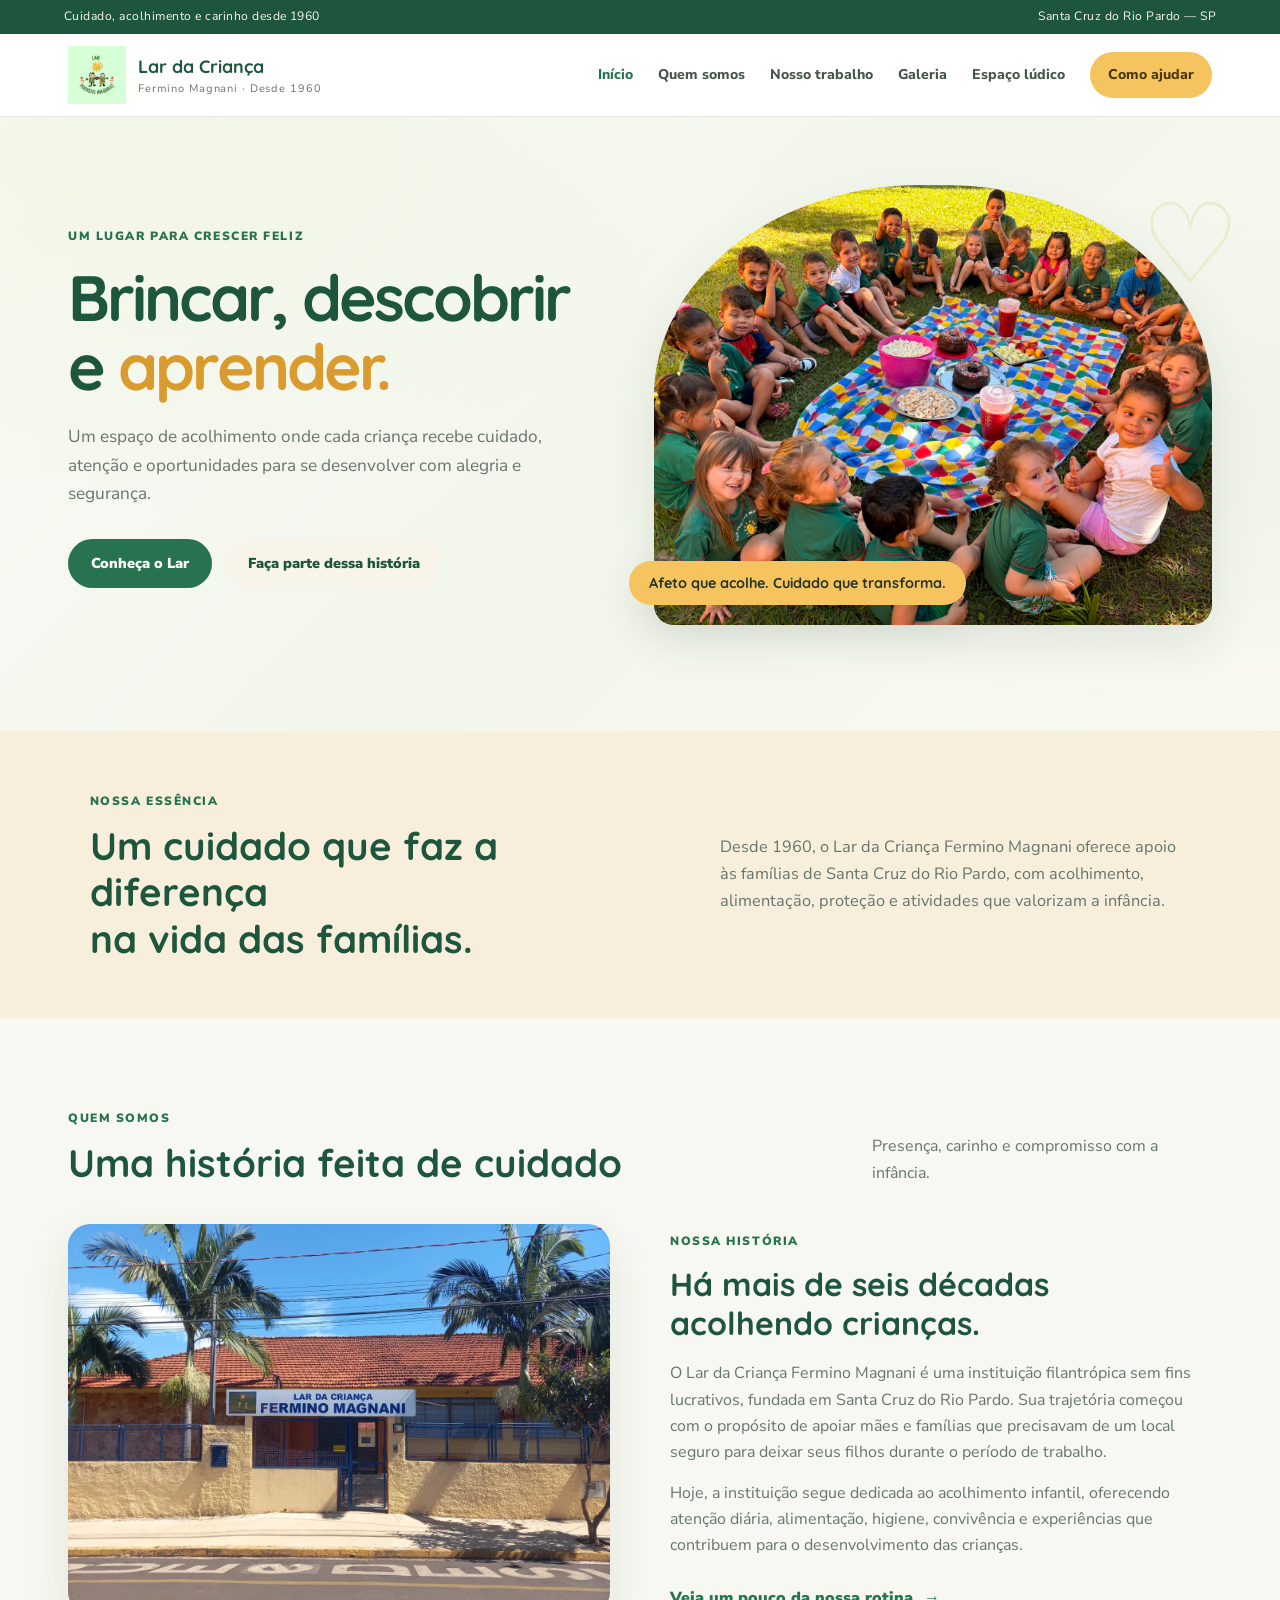
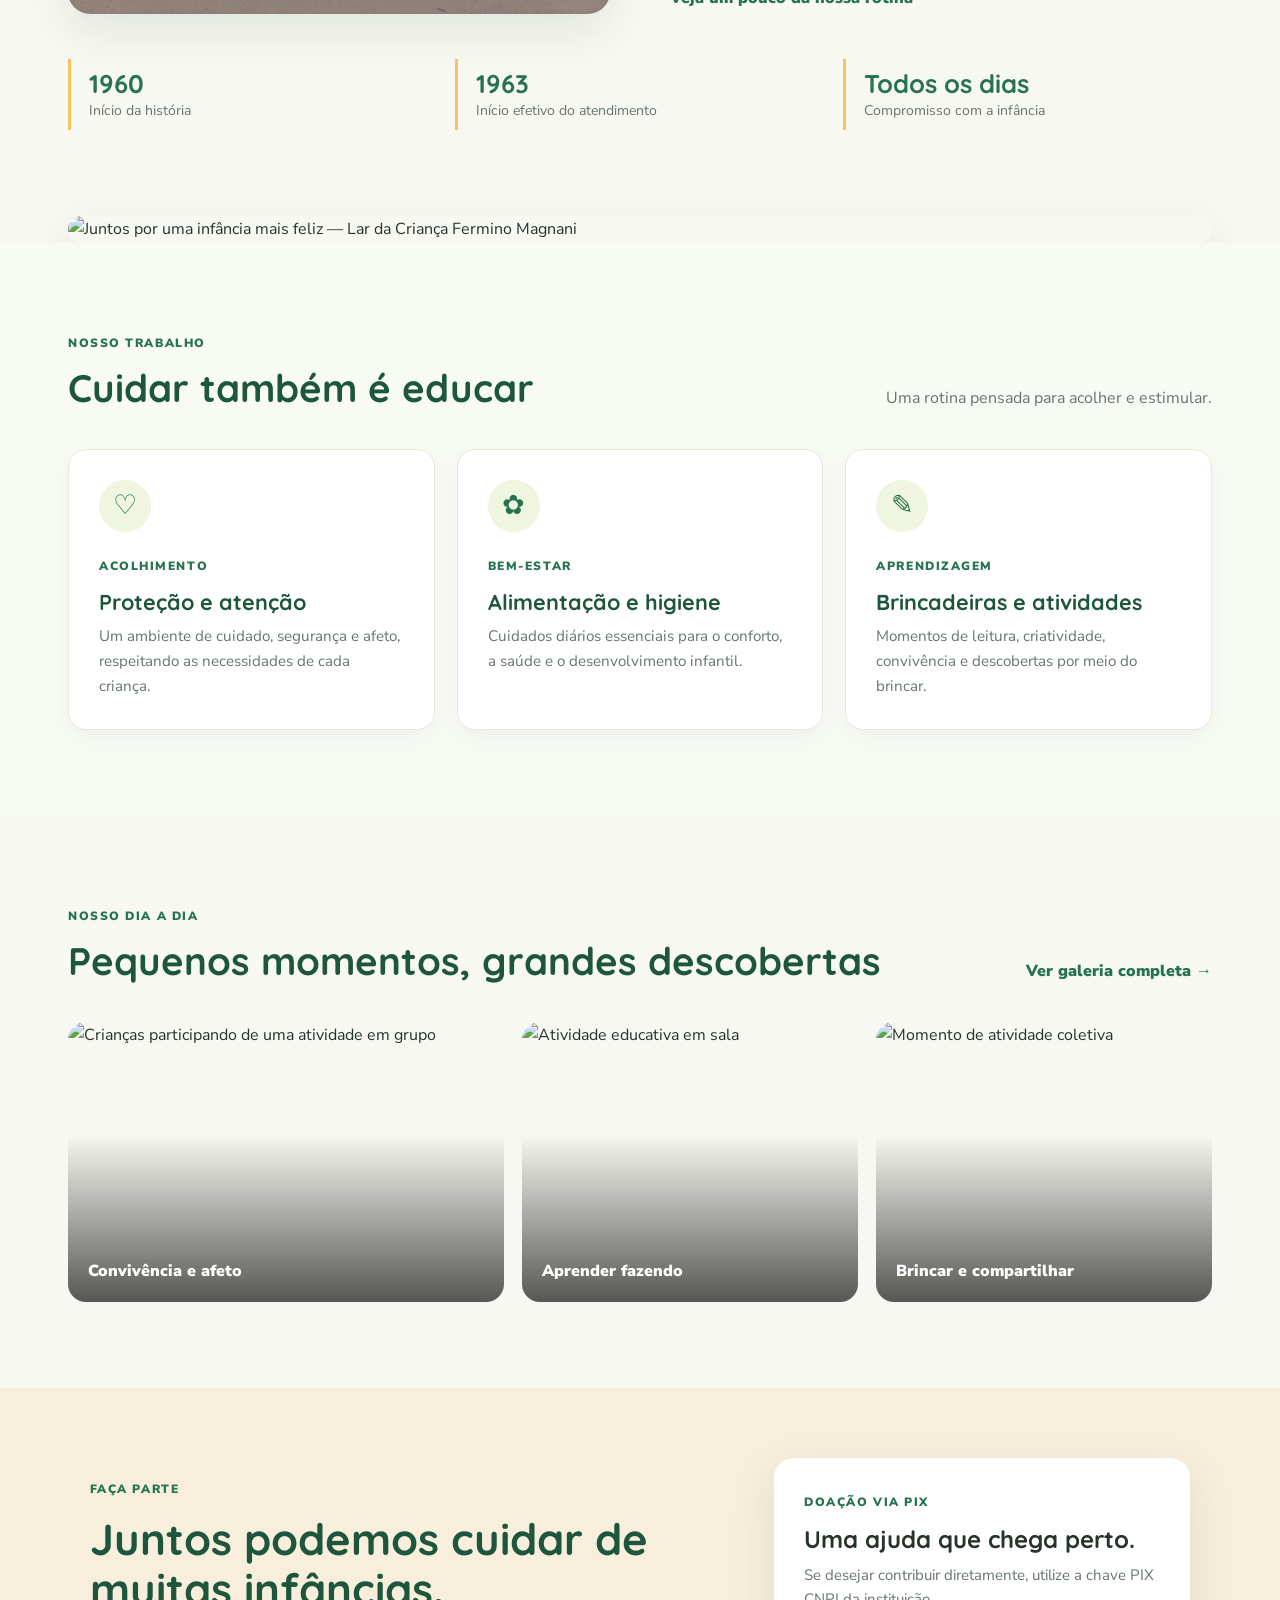
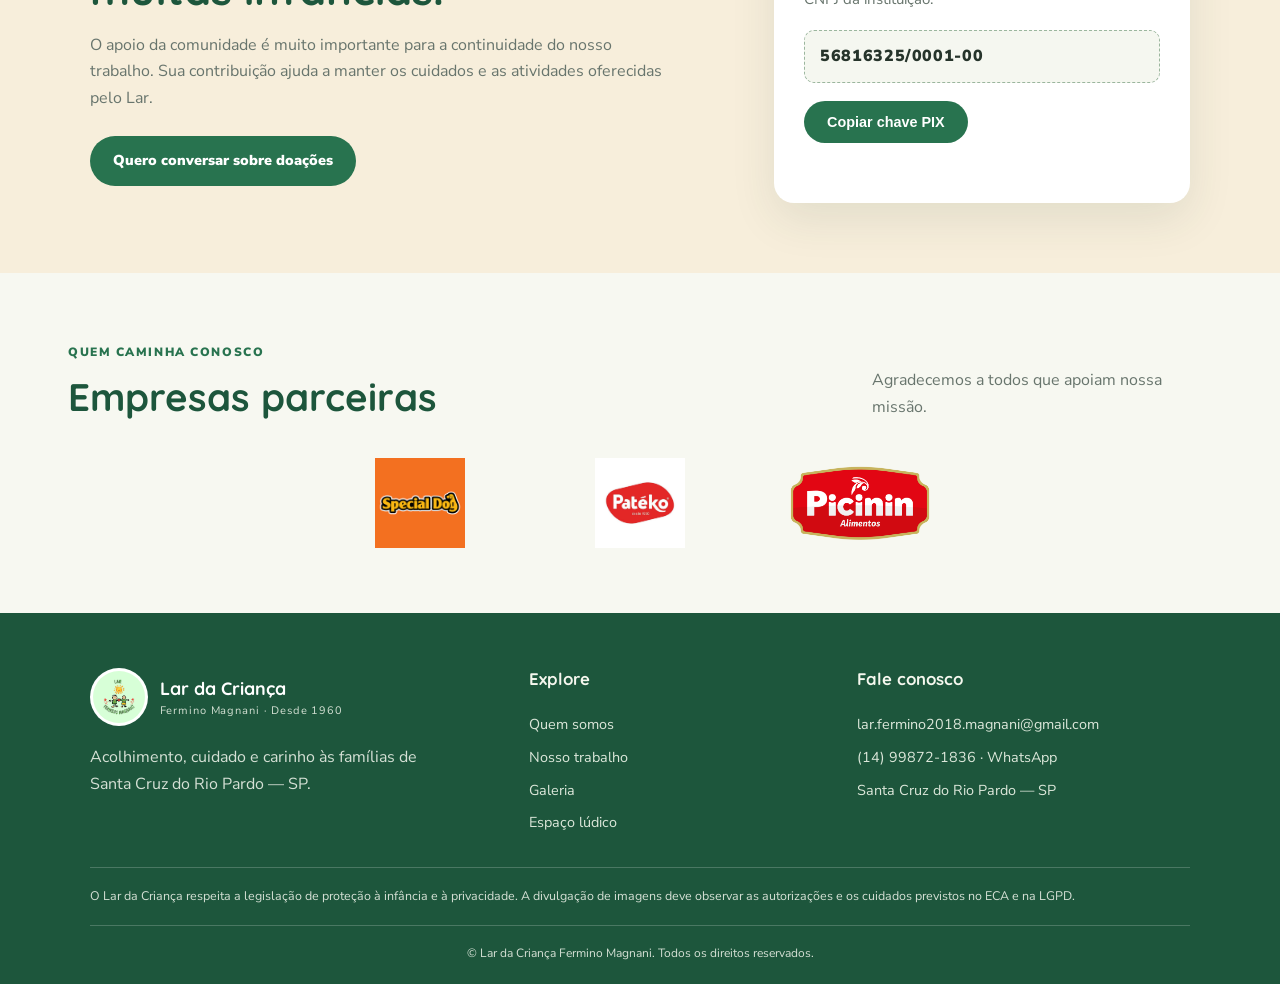
==== commit a22933f3: "Add files via upload" ====
--- a/index.html
+++ b/index.html
@@ -1,711 +1,81 @@
-<!DOCTYPE html>
-<html lang="pt-BR">
-<head>
-    <meta charset="UTF-8">
-    <meta name="viewport" content="width=device-width, initial-scale=1.0">
-    <title>Lar da Criança Fermino Magnani</title>
-    <link rel="stylesheet" href="style.css">
-</head>
-<body>
-
-    <!-- BANNER DE AVISO TOPO -->
-    <div class="top-banner">
-        <p>⭐ <strong>Evento Especial:</strong> Garanta seu ingresso para a palestra beneficente com Mário Sergio Cortella no Palácio da Cultura! <a href="#eventos">Saiba mais</a></p>
-    </div>
-
-    <!-- HEADER EDITORIAL -->
-    <header>
-        <div class="header-container">
-            <a href="index.html" class="logo-box">
-                <img src="img/logo.png" alt="Logo Lar da Criança Fermino Magnani" class="logo-img" onerror="this.style.display='none'">
-                <div class="logo-text">
-                    <h1>Lar da Criança</h1>
-                    <span>Fermino Magnani — Desde 1960</span>
-                </div>
-            </a>
-
-            <nav>
-                <ul>
-                    <li><a href="index.html">Início</a></li>
-                    <li><a href="#sobre">História</a></li>
-                    <li><a href="#atividades">Projetos</a></li>
-                    <li><a href="galeria.html">Mídia</a></li>
-                    <li><a href="jogo.html">Espaço Lúdico</a></li>
-                    <li><a href="#ajudar" class="btn-doe">Apoiar o Lar</a></li>
-                </ul>
-            </nav>
-            
-        </div>
-    </header>
-
-    <main>
-        <!-- HERO ASSIMÉTRICO EDITORIAL -->
-<section class="hero-eyrc reveal" style="background-image: linear-gradient(rgba(0, 0, 0, 0.55), rgba(0, 0, 0, 0.55)), url('https://images.unsplash.com/photo-1587654780291-39c9404d746b?auto=format&fit=crop&w=1920&q=80') !important; background-size: cover !important; background-position: center !important; background-repeat: no-repeat !important; width: 100% !important; max-width: 100% !important; margin: 0 !important;">
-    <div class="hero-left">
-        <span class="eyrc-tag">🏠 A casa das nossas crianças desde 1960</span>
-        <h2>Onde pais trabalhadores deixam seus filhos com o coração em paz</h2>
-        <p>Em Santa Cruz do Rio Pardo, garantimos almoço, banho quentinho, berçário seguro e muita brincadeira no período da tarde.</p>
-        <div class="hero-btns">
-            <a href="#ajudar" class="btn-primary-eyrc">Quero Ajudar Esta Semana</a>
-            <a href="galeria.html" class="btn-outline-eyrc">Conhecer Estrutura</a>
-        </div>
-    </div>
-    
-    <div class="hero-right-card">
-        <div class="badge-accent">🎟️ Evento em Destaque</div>
-        <h3>Palestra Beneficente com Mário Sergio Cortella</h3>
-        <p>📍 Palácio da Cultura de Santa Cruz do Rio Pardo</p>
-        <p style="margin-top: 0.5rem; font-size: 0.85rem;">100% da arrecadação revertida para a ampliação do berçário e manutenção do acolhimento.</p>
-        <a href="#eventos" class="card-link" style="color: #111; margin-top: 1rem;">Ver Detalhes do Evento →</a>
-    </div>
-</section>
-
-        <!-- BLOCO ESCURO: IMPACTO & MÉTRICAS DE ALTO CONTRASTE -->
-        <section class="block-dark reveal">
-            <div class="container-eyrc">
-                <div class="section-header-light">
-                    <span class="eyrc-tag-light">Transparência & Números</span>
-                    <h3 style="font-size: 2rem; font-family: var(--font-heading);">Nosso Impacto em Santa Cruz do Rio Pardo</h3>
-                </div>
-<div class="stats-grid-eyrc">
-    <div class="stat-card">
-        <span class="stat-num" data-target="60" data-prefix="+" data-suffix="">1</span>
-        <span class="stat-title">Anos de História</span>
-        <p>Acolhendo e protegendo gerações com dedicação ininterrupta.</p>
-    </div>
-    <div class="stat-card">
-        <span class="stat-num" data-target="20" data-prefix="" data-suffix="+">1</span>
-        <span class="stat-title">Crianças & Bebês</span>
-        <p>Atendidos diariamente no berçário e no contraturno escolar.</p>
-    </div>
-    <div class="stat-card">
-        <span class="stat-num" data-target="100" data-prefix="" data-suffix="%">1</span>
-        <span class="stat-title">Dedicação & Afeto</span>
-        <p>Gratuito para as famílias, mantido por doações e parcerias.</p>
-    </div>
-</div>
-            </div>
-        </section>
-
-        <!-- HISTÓRIA & TRAJETÓRIA (GRID ASSIMÉTRICO) -->
-        <section id="sobre" class="container-eyrc grid-section reveal ">
-            <div class="section-header-eyrc">
-                <div>
-                    <span class="eyrc-tag">Nossa Identidade</span>
-                    <h3 style="font-size: 2rem; font-family: var(--font-heading);">Nossa História & Missão</h3>
-                </div>
-                <span class="section-num">01 / 06</span>
-            </div>
-
-            <div class="asymmetric-grid">
-                <article class="card-eyrc card-featured">
-                    <div class="card-content">
-                        <span class="card-date">Fundação Institucional</span>
-                        <h4 style="font-size: 1.5rem; margin: 0.5rem 0;">Acolhimento com Amparo e Amor</h4>
-                        <p>O <strong>Lar da Criança Fermino Magnani</strong> é uma instituição filantrópica sem fins lucrativos fundada em 1960 em Santa Cruz do Rio Pardo.</p>
-                        <p style="margin-top: 1rem;">Nossa missão principal é acolher crianças e bebês cujos pais precisam trabalhar no período da tarde, garantindo acolhimento, alimentação de qualidade, banho, proteção e atividades recreativas.</p>
-                    </div>
-                </article>
-
-                <div class="stacked-cards">
-                    <article class="card-eyrc card-yellow">
-                        <span class="card-date">Linha do Tempo</span>
-                        <h4>1960 — Surgimento da Ideia</h4>
-                        <p>Iniciada pelas madres para acolher crianças de mães trabalhadoras que não tinham com quem deixá-las durante a jornada de trabalho.</p>
-                    </article>
-
-                    <article class="card-eyrc card-outline">
-                        <span class="card-date">Linha do Tempo</span>
-                        <h4>1963 — Início Efetivo</h4>
-                        <p>Formalização do atendimento e estruturação da sede da creche para receber bebês e crianças com infraestrutura completa.</p>
-                    </article>
-                </div>
-            </div>
-        </section>
-
-        <!-- CARROSSEL COMPACTO HORIZONTAL DE FOTOS -->
-<section class="secao-carrossel-compacto">
-    <div class="carrossel-header">
-        <span class="eyrc-tag">📸 Dia a Dia no Lar</span>
-        <h3>Vivências e Atividades</h3>
-    </div>
-
-    <div class="carrossel-trilho">
-        <!-- Card 1 -->
-        <div class="card-foto-horizontal">
-            <img src="https://images.unsplash.com/photo-1577896851231-70ef18881754?auto=format&fit=crop&w=600&q=80" alt="Refeições">
-            <div class="card-foto-overlay">
-                <span class="badge-foto">Nutrição</span>
-                <p>Alimentação diária completa</p>
-            </div>
-        </div>
-
-        <!-- Card 2 -->
-        <div class="card-foto-horizontal">
-            <img src="https://images.unsplash.com/photo-1503676260728-1c00da094a0b?auto=format&fit=crop&w=600&q=80" alt="Pedagógico">
-            <div class="card-foto-overlay">
-                <span class="badge-foto">Educação</span>
-                <p>Oficinas e estimulação</p>
-            </div>
-        </div>
-
-        <!-- Card 3 -->
-        <div class="card-foto-horizontal">
-            <img src="https://images.unsplash.com/photo-1502086223501-7ea6ecd79368?auto=format&fit=crop&w=600&q=80" alt="Recreação">
-            <div class="card-foto-overlay">
-                <span class="badge-foto">Lazer</span>
-                <p>Brincadeiras e integração</p>
-            </div>
-        </div>
-
-        <!-- Card 4 -->
-        <div class="card-foto-horizontal">
-            <img src="https://images.unsplash.com/photo-1485546246426-74dc88dec4d9?auto=format&fit=crop&w=600&q=80" alt="Acolhimento">
-            <div class="card-foto-overlay">
-                <span class="badge-foto">Acolhimento</span>
-                <p>Cuidado no berçário</p>
-            </div>
-        </div>
-    </div>
-</section>
-
-
-
-        <!-- CUIDADOS & PROJETOS (CARDS EDITORIAIS EM GRID) -->
-        <section id="atividades" class="container-eyrc grid-section reveal" style="border-top: 1px solid var(--line-color);">
-            <div class="section-header-eyrc">
-                <div>
-                    <span class="eyrc-tag">Ações Diárias</span>
-                    <h3 style="font-size: 2rem; font-family: var(--font-heading);">Nossos Cuidados & Projetos</h3>
-                </div>
-                <span class="section-num">02 / 06</span>
-            </div>
-
-            <div class="grid-3col" style="margin-top: 2rem;">
-                <article class="card-eyrc">
-                    <div style="font-size: 2rem; margin-bottom: 0.5rem;">🍼</div>
-                    <span class="card-meta">Acolhimento</span>
-                    <h4 class="card-title">Berçário Seguro</h4>
-                    <p class="card-desc">Cuidado especial para bebês no período vespertino, garantindo ambiente higienizado, sono tranquilo e estímulos motores adequados.</p>
-                </article>
-
-                <article class="card-eyrc">
-                    <div style="font-size: 2rem; margin-bottom: 0.5rem;">🍲</div>
-                    <span class="card-meta">Saúde</span>
-                    <h4 class="card-title">Nutrição Balancada</h4>
-                    <p class="card-desc">Refeições nutritivas preparadas diariamente com rigoroso controle para assegurar o crescimento saudável dos nossos pequenos.</p>
-                </article>
-
-                <article class="card-eyrc">
-                    <div style="font-size: 2rem; margin-bottom: 0.5rem;">🎨</div>
-                    <span class="card-meta">Educação</span>
-                    <h4 class="card-title">Recreação & Aprendizado</h4>
-                    <p class="card-desc">Atividades educativas, momentos de leitura, pintura e jogos lúdicos que desenvolvem a criatividade de crianças de 6 a 12 anos.</p>
-                </article>
-            </div>
-        </section>
-
-        <!-- CARROSSEL DE IMAGENS INTERATIVO -->
-        <section id="galeria" class="container-eyrc carrossel-section reveal" style="border-top: 1px solid var(--line-color);">
-            <div class="section-header-eyrc">
-                <div>
-                    <span class="eyrc-tag">Estrutura Física</span>
-                    <h3 style="font-size: 2rem; font-family: var(--font-heading);">Conheça Nosso Espaço</h3>
-                </div>
-                <span class="section-num">03 / 06</span>
-            </div>
-            
-            <div class="carrossel-wrapper" style="margin-top: 2rem; position: relative;">
-                <div class="carrossel-container">
-                    <div class="carrossel-slides" id="carrosselSlides">
-                        <div class="slide active">
-                            <img src="https://images.unsplash.com/photo-1502086223501-7ea6ecd79368?auto=format&fit=crop&w=1200&q=80" alt="Atividades recreativas e educativas">
-                            <div class="slide-caption">
-                                <h4>Salas de Recreação</h4>
-                                <p>Espaço para atividades educativas, jogos lúdicos e momentos de lazer diários.</p>
-                            </div>
-                        </div>
-                        <div class="slide">
-                            <img src="https://images.unsplash.com/photo-1587654780291-39c9404d746b?auto=format&fit=crop&w=1200&q=80" alt="Materiais pedagógicos e brinquedos">
-                            <div class="slide-caption">
-                                <h4>Cantinho Pedagógico</h4>
-                                <p>Desenvolvimento infantil através do brincar guiado e oficinas de desenho.</p>
-                            </div>
-                        </div>
-                        <div class="slide">
-                            <img src="https://images.unsplash.com/photo-1577896851231-70ef18881754?auto=format&fit=crop&w=1200&q=80" alt="Ambiente seguro e acolhedor">
-                            <div class="slide-caption">
-                                <h4>Área de Convivência</h4>
-                                <p>Cuidado, segurança, refeições balançadas e conforto no período vespertino.</p>
-                            </div>
-                        </div>
-                    </div>
-
-                    <!-- BOTÕES DE NAVEGAÇÃO -->
-                    <button class="carrossel-btn prev" id="btnPrev" aria-label="Imagem Anterior">&#10094;</button>
-                    <button class="carrossel-btn next" id="btnNext" aria-label="Próxima Imagem">&#10095;</button>
-                </div>
-
-                <!-- INDICADORES (DOTS) -->
-                <div class="carrossel-dots" id="carrosselDots">
-                    <span class="dot active" data-slide="0"></span>
-                    <span class="dot" data-slide="1"></span>
-                    <span class="dot" data-slide="2"></span>
-                </div>
-            </div>
-        </section>
-
-        <!-- DESTINO DAS DOAÇÕES E ACESSO RÁPIDO À MÍDIA/JOGOS -->
-        <section id="transparencia" class="container-eyrc reveal" style="border-top: 1px solid var(--line-color);">
-            <div class="section-header-eyrc">
-                <div>
-                    <span class="eyrc-tag">Destinação de Recursos</span>
-                    <h3 style="font-size: 2rem; font-family: var(--font-heading);">Para Onde Vai a Sua Doação?</h3>
-                </div>
-                <span class="section-num">04 / 06</span>
-            </div>
-            
-            <div class="grid-3col" style="margin-top: 2rem;">
-                <div class="card-eyrc">
-                    <div style="font-size: 1.8rem; margin-bottom: 0.5rem;">👥</div>
-                    <h4 class="card-title">Equipe de Cuidados</h4>
-                    <p class="card-desc">Manutenção da folha de pagamento dos cuidadores e profissionais qualificados que atendem os bebês e crianças.</p>
-                </div>
-                <div class="card-eyrc">
-                    <div style="font-size: 1.8rem; margin-bottom: 0.5rem;">🍎</div>
-                    <h4 class="card-title">Alimentação & Higiene</h4>
-                    <p class="card-desc">Garantia de refeições nutritivas diárias, banho e itens essenciais de higiene pessoal para todos os acolhidos.</p>
-                </div>
-                <div class="card-eyrc">
-                    <div style="font-size: 1.8rem; margin-bottom: 0.5rem;">🏗️</div>
-                    <h4 class="card-title">Expansão de Salas</h4>
-                    <p class="card-desc">Investimento na ampliação da infraestrutura da creche para atender mais famílias que precisam de suporte.</p>
-                </div>
-            </div>
-
-            <!-- CARDS COMPLEMENTARES DE MÍDIA E JOGO -->
-            <div class="asymmetric-grid" style="margin-top: 3rem;">
-                <div class="card-eyrc card-outline">
-                    <div style="font-size: 1.8rem; margin-bottom: 0.5rem;">📸</div>
-                    <h4>Central de Mídia</h4>
-                    <p>Assista ao nosso vídeo institucional, ouça depoimentos em áudio e veja fotos da nossa estrutura e eventos.</p>
-                    <a href="galeria.html" class="btn-primary-eyrc" style="margin-top: 1.5rem; display: inline-block;">Acessar Galeria & Vídeos</a>
-                </div>
-
-                <div class="card-eyrc card-yellow">
-                    <div style="font-size: 1.8rem; margin-bottom: 0.5rem;">🎮</div>
-                    <h4>Espaço Lúdico & Jogo</h4>
-                    <p>Um jogo interativo e educativo feito para crianças de 6 a 12 anos aprenderem sobre cooperação e solidariedade.</p>
-                    <a href="jogo.html" class="btn-primary-eyrc" style="background: #111; color: #fff; margin-top: 1.5rem; display: inline-block;">Jogar Agora</a>
-                </div>
-            </div>
-        </section>
-
-        <!-- DEPOIMENTOS -->
-        <section class="quote-editorial reveal" style="border-top: 1px solid var(--line-color); border-bottom: 1px solid var(--line-color);">
-            <span class="eyrc-tag" style="margin-bottom: 1rem; display: block;">Depoimentos Reais</span>
-            <blockquote>"Trabalho à tarde sabendo que meu filho almoçou bem, tomou banho e está brincando seguro. O Lar é a minha rede de apoio em Santa Cruz."</blockquote>
-            <cite>— Mãe atendida pelo acolhimento vespertino</cite>
-
-            <div class="grid-2col" style="margin-top: 4rem; text-align: left;">
-                <div class="card-eyrc" style="background: #f0fdf4; border-left: 4px solid #2e7d32;">
-                    <p class="card-desc" style="font-style: italic;">"Ver o desenvolvimento dos bebês no berçário e o carinho da nossa equipe compensa qualquer desafio diário."</p>
-                    <span class="card-meta" style="margin-top: 1rem;">— Cuidadora da Instituição</span>
-                </div>
-                <div class="card-eyrc" style="background: #ffffff; border-left: 4px solid #111111;">
-                    <p class="card-desc" style="font-style: italic;">"Apoiar o Lar com a Special Dog e nos eventos é ver o dinheiro da nossa cidade transformado em proteção real pras crianças."</p>
-                    <span class="card-meta" style="margin-top: 1rem;">— Parceiro Mantenedor Local</span>
-                </div>
-            </div>
-        </section>
-
-        <section class="secao-carrossel-compacto">
-    <div class="carrossel-header">
-        <span class="eyrc-tag">📸 Dia a Dia no Lar</span>
-        <h3>Vivências e Atividades</h3>
-    </div>
-
-    <div class="carrossel-trilho">
-        <!-- Card 1 -->
-        <div class="card-foto-horizontal">
-            <img src="https://images.unsplash.com/photo-1577896851231-70ef18881754?auto=format&fit=crop&w=600&q=80" alt="Refeições">
-            <div class="card-foto-overlay">
-                <span class="badge-foto">Nutrição</span>
-                <p>Alimentação diária completa</p>
-            </div>
-        </div>
-
-        <!-- Card 2 -->
-        <div class="card-foto-horizontal">
-            <img src="https://images.unsplash.com/photo-1503676260728-1c00da094a0b?auto=format&fit=crop&w=600&q=80" alt="Pedagógico">
-            <div class="card-foto-overlay">
-                <span class="badge-foto">Educação</span>
-                <p>Oficinas e estimulação</p>
-            </div>
-        </div>
-
-        <!-- Card 3 -->
-        <div class="card-foto-horizontal">
-            <img src="https://images.unsplash.com/photo-1502086223501-7ea6ecd79368?auto=format&fit=crop&w=600&q=80" alt="Recreação">
-            <div class="card-foto-overlay">
-                <span class="badge-foto">Lazer</span>
-                <p>Brincadeiras e integração</p>
-            </div>
-        </div>
-
-        <!-- Card 4 -->
-        <div class="card-foto-horizontal">
-            <img src="https://images.unsplash.com/photo-1485546246426-74dc88dec4d9?auto=format&fit=crop&w=600&q=80" alt="Acolhimento">
-            <div class="card-foto-overlay">
-                <span class="badge-foto">Acolhimento</span>
-                <p>Cuidado no berçário</p>
-            </div>
-        </div>
-    </div>
-</section>
-
-
-
-
-        <!-- COMO AJUDAR / PIX & PARCERIA EMPRESARIAL -->
-        <section id="ajudar" class="container-eyrc reveal">
-            <div class="section-header-eyrc">
-                <div>
-                    <span class="eyrc-tag">Apoie a Causa</span>
-                    <h3 style="font-size: 2rem; font-family: var(--font-heading);">Como Ajudar o Lar</h3>
-                </div>
-                <span class="section-num">05 / 06</span>
-            </div>
-
-            <div class="asymmetric-grid" style="margin-top: 2rem;">
-                <div class="card-eyrc card-yellow" style="box-shadow: 8px 8px 0px #111;">
-                    <h3 style="font-family: var(--font-heading); font-size: 1.4rem;">Doação Rápida via PIX</h3>
-                    <p style="margin: 0.8rem 0;">Sua doação ajuda no custeio diário da instituição e manutenção das nossas atividades.</p>
-                    <div class="pix-key" id="chavePix" style="background: #fff; padding: 0.8rem; font-weight: bold; border: 1px solid #111; margin: 1rem 0; font-family: monospace;">CNPJ: 56816325/0001-00</div>
-                    <button class="btn-primary-eyrc" id="btnCopiarPix" style="width: 100%;">Copiar Chave PIX</button>
-                </div>
-
-                <div class="card-eyrc" style="box-shadow: 8px 8px 0px #e2e2e2;">
-                    <h3 style="font-family: var(--font-heading); font-size: 1.4rem;">Parceria Empresarial</h3>
-                    <p style="margin-top: 0.8rem;">Buscamos grandes empresas e empresários da região dispostos a investir na nossa causa.</p>
-                    <p style="margin-top: 0.8rem; font-size: 0.9rem; color: var(--text-muted);">Ao apoiar o Lar da Criança, sua empresa contribui para a transformação social de Santa Cruz do Rio Pardo e para a expansão continuada da creche.</p>
-                    <a href="#contato" class="btn-outline-eyrc" style="display: inline-block; margin-top: 1.5rem;">Seja uma Empresa Parceira</a>
-                </div>
-            </div>
-<!-- === CATÁLOGO PIX INTERATIVO COM QR CODE === -->
-<section class="pix-catalogo-section">
-    <div class="pix-container">
-        <span class="eyrc-tag">🎁 Doação Direta & Transparente</span>
-        <h2>Escolha como transformar o dia de uma criança</h2>
-        <p>Escaneie o QR Code com o aplicativo do seu banco ou clique no botão para copiar a chave Pix.</p>
-
-        <div class="pix-grid">
-            <!-- Card 1: Fraldas -->
-            <div class="pix-card">
-                <div class="pix-card-icon">🍼</div>
-                <span class="pix-card-badge">Necessidade diária</span>
-                <h3>Pacote de Fraldas G</h3>
-                
-                <div class="pix-qrcode">
-                    <img src="https://api.qrserver.com/v1/create-qr-code/?size=160x160&data=56816325/0001-00BR.GOV.BCB.PIX0136123e4567-e89b-12d3-a456-426614174000520400005303986540532.005802BR5925LAR DA CRIANCA F MAGNANI6015SANTA CRUZ RIO 62070503***6304E2D1" alt="QR Code Pix R$ 32,00">
-                </div>
-
-                <p class="pix-card-desc">Garante o cuidado e conforto dos bebês do berçário por vários dias.</p>
-                <div class="pix-card-valor">R$ 32,00</div>
-                <button class="btn-copiar-pix" data-valor="32.00" data-item="Pacote de Fraldas G" data-pix="56816325/0001-00BR.GOV.BCB.PIX0136123e4567-e89b-12d3-a456-426614174000520400005303986540532.005802BR5925LAR DA CRIANCA F MAGNANI6015SANTA CRUZ RIO 62070503***6304E2D1">
-                    📋 Copiar Pix de R$ 32,00
-                </button>
-            </div>
-
-            <!-- Card 2: Refeições -->
-            <div class="pix-card">
-                <div class="pix-card-icon">🍲</div>
-                <span class="pix-card-badge">Nutrição</span>
-                <h3>Refeições da Semana</h3>
-                
-                <div class="pix-qrcode">
-                    <img src="https://api.qrserver.com/v1/create-qr-code/?size=160x160&data=56816325/0001-00BR.GOV.BCB.PIX0136123e4567-e89b-12d3-a456-426614174000520400005303986540525.005802BR5925LAR DA CRIANCA F MAGNANI6015SANTA CRUZ RIO 62070503***6304A1B2" alt="QR Code Pix R$ 25,00">
-                </div>
-
-                <p class="pix-card-desc">Custeia o almoço e lanche saudável de uma criança por 5 dias.</p>
-                <div class="pix-card-valor">R$ 25,00</div>
-                <button class="btn-copiar-pix" data-valor="25.00" data-item="Refeições da Semana" data-pix="56816325/0001-00BR.GOV.BCB.PIX0136123e4567-e89b-12d3-a456-426614174000520400005303986540525.005802BR5925LAR DA CRIANCA F MAGNANI6015SANTA CRUZ RIO 62070503***6304A1B2">
-                    📋 Copiar Pix de R$ 25,00
-                </button>
-            </div>
-
-            <!-- Card 3: Kit Escolar (Destacado) -->
-            <div class="pix-card destacado">
-                <div class="pix-card-icon">🎨</div>
-                <span class="pix-card-badge badge-ouro">Mais Escolhido</span>
-                <h3>Kit Escolar & Pedagógico</h3>
-                
-                <div class="pix-qrcode">
-                    <img src="https://api.qrserver.com/v1/create-qr-code/?size=160x160&data=56816325/0001-00BR.GOV.BCB.PIX0136123e4567-e89b-12d3-a456-426614174000520400005303986540545.005802BR5925LAR DA CRIANCA F MAGNANI6015SANTA CRUZ RIO 62070503***6304F3C4" alt="QR Code Pix R$ 45,00">
-                </div>
-
-                <p class="pix-card-desc">Material completo para as oficinas educativas e de leitura no contraturno.</p>
-                <div class="pix-card-valor">R$ 45,00</div>
-                <button class="btn-copiar-pix btn-ouro" data-valor="45.00" data-item="Kit Escolar & Pedagógico" data-pix="56816325/0001-00BR.GOV.BCB.PIX0136123e4567-e89b-12d3-a456-426614174000520400005303986540545.005802BR5925LAR DA CRIANCA F MAGNANI6015SANTA CRUZ RIO 62070503***6304F3C4">
-                    📋 Copiar Pix de R$ 45,00
-                </button>
-            </div>
-
-            <!-- Card 4: Cesta Básica -->
-            <div class="pix-card">
-                <div class="pix-card-icon">🧺</div>
-                <span class="pix-card-badge">Apoio Familiar</span>
-                <h3>Cesta Básica Familiar</h3>
-                
-                <div class="pix-qrcode">
-                    <img src="https://api.qrserver.com/v1/create-qr-code/?size=160x160&data=56816325/0001-00BR.GOV.BCB.PIX0136123e4567-e89b-12d3-a456-426614174000520400005303986540585.005802BR5925LAR DA CRIANCA F MAGNANI6015SANTA CRUZ RIO 62070503***6304D5E6" alt="QR Code Pix R$ 85,00">
-                </div>
-
-                <p class="pix-card-desc">Suporte alimentar emergencial para a família de uma das nossas crianças.</p>
-                <div class="pix-card-valor">R$ 85,00</div>
-                <button class="btn-copiar-pix" data-valor="85.00" data-item="Cesta Básica Familiar" data-pix="00020126580014BR.GOV.BCB.PIX0136123e4567-e89b-12d3-a456-426614174000520400005303986540585.005802BR5925LAR DA CRIANCA F MAGNANI6015SANTA CRUZ RIO 62070503***6304D5E6">
-                    📋 Copiar Pix de R$ 85,00
-                </button>
-            </div>
-        </div>
-    </div>
-</section>
-
-<!-- Notificação Toast Flutuante -->
-<div id="pix-toast" class="pix-toast">
-    <span class="toast-icon">✅</span>
-    <div class="toast-text">
-        <strong id="toast-title">Código Pix Copiado!</strong>
-        <small id="toast-msg">Abra o app do seu banco e escolha "Pix Copia e Cola".</small>
-    </div>
-</div>
-
-            <!-- VOLUNTARIADO -->
-            <div class="card-eyrc card-dark-action" style="margin-top: 3rem; background: #111; color: #fff; padding: 3rem; display: flex; justify-content: space-between; align-items: center; flex-wrap: wrap; gap: 2rem;">
-                <div>
-                    <h3 style="font-family: var(--font-heading); font-size: 1.5rem; color: #fff;">Quer Contribuir com seu Tempo ou Habilidade?</h3>
-                    <p style="color: #ccc; margin-top: 0.5rem;">Aceitamos voluntários para apoio em eventos, oficinas recreativas e suporte operacional!</p>
-                </div>
-                <a href="https://wa.me/5514998721836" target="_blank" class="btn-primary-eyrc" style="background: #fbc02d; color: #111;">Fale Conosco pelo WhatsApp</a>
-            </div>
-        </section>
-
-        <!-- PARCEIROS & APOIADORES -->
-        <section id="parceiros" class="container-eyrc reveal" style="border-top: 1px solid var(--line-color);">
-            <div class="section-header-eyrc">
-                <div>
-                    <span class="eyrc-tag">Alianças Locais</span>
-                    <h3 style="font-size: 1.8rem; font-family: var(--font-heading);">Nossos Parceiros & Apoiadores</h3>
-                </div>
-            </div>
-            
-            <div class="grid-3col" style="margin-top: 2rem; text-align: center;">
-                <div class="card-eyrc" style="padding: 2rem; display: flex; flex-direction: column; align-items: center; justify-content: center;">
-                    <img src="img/dog.png" alt="Logo Special Dog" class="parceiro-img" style="max-height: 60px; width: auto; margin-bottom: 1rem;">
-                    <h4 style="font-family: var(--font-heading);">Special Dog</h4>
-                </div>
-                <div class="card-eyrc" style="padding: 2rem; display: flex; flex-direction: column; align-items: center; justify-content: center;">
-                    <img src="img/pat.png" alt="Logo Patéko" class="parceiro-img" style="max-height: 60px; width: auto; margin-bottom: 1rem;">
-                    <h4 style="font-family: var(--font-heading);">Patéko</h4>
-                </div>
-                <div class="card-eyrc" style="padding: 2rem; display: flex; flex-direction: column; align-items: center; justify-content: center;">
-                    <img src="img/picinin.png" alt="Logo Picinin Alimentos" class="parceiro-img" style="max-height: 60px; width: auto; margin-bottom: 1rem;">
-                    <h4 style="font-family: var(--font-heading);">Picinin Alimentos</h4>
-                </div>
-            </div>
-        </section>
-
-        <!-- EVENTOS E FAQ -->
-        <section id="eventos" class="container-eyrc reveal" style="border-top: 1px solid var(--line-color);">
-            <div class="section-header-eyrc">
-                <div>
-                    <span class="eyrc-tag">Agenda & Dúvidas</span>
-                    <h3 style="font-size: 2rem; font-family: var(--font-heading);">Próximos Eventos & FAQ</h3>
-                </div>
-                <span class="section-num">06 / 06</span>
-            </div>
-
-            <div class="grid-2col" style="margin-top: 2rem;">
-                <!-- EVENTOS -->
-                <div>
-                    <h4 style="font-family: var(--font-heading); margin-bottom: 1.5rem; text-transform: uppercase; letter-spacing: 0.1em; font-size: 0.9rem;">Próximas Ações</h4>
-                    <div style="display: flex; flex-direction: column; gap: 1.5rem;">
-                        <div class="card-eyrc" style="border-left: 4px solid var(--brand-accent);">
-                            <span class="card-meta">Tradição Anual</span>
-                            <h4 class="card-title">Festa Junina e Julina</h4>
-                            <p class="card-desc">Celebrações comunitárias para arrecadação de renda e interação com as famílias.</p>
-                        </div>
-                        <div class="card-eyrc" style="border-left: 4px solid #fbc02d;">
-                            <span class="card-meta">Outubro</span>
-                            <h4 class="card-title">Ação do Dia das Crianças</h4>
-                            <p class="card-desc">Programação festiva especial e campanhas de doação para os nossos pequenos.</p>
-                        </div>
-                    </div>
-                </div>
-
-                <!-- FAQ -->
-                <div id="faq">
-                    <h4 style="font-family: var(--font-heading); margin-bottom: 1.5rem; text-transform: uppercase; letter-spacing: 0.1em; font-size: 0.9rem;">Perguntas Frequentes</h4>
-                    <div style="display: flex; flex-direction: column; gap: 1rem;">
-                        <details class="faq-item" style="border: 1px solid var(--line-color); padding: 1rem; cursor: pointer;">
-                            <summary style="font-family: var(--font-heading); font-weight: 600;">Quem pode matricular uma criança no Lar?</summary>
-                            <p style="margin-top: 0.8rem; font-size: 0.9rem; color: var(--text-muted);">Atendemos famílias de Santa Cruz do Rio Pardo em que os pais trabalham no período da tarde e necessitam de apoio pleno para o cuidado e acolhimento dos bebês e crianças de 6 a 12 anos.</p>
-                        </details>
-                        <details class="faq-item" style="border: 1px solid var(--line-color); padding: 1rem; cursor: pointer;">
-                            <summary style="font-family: var(--font-heading); font-weight: 600;">Como posso fazer doação de insumos/alimentos?</summary>
-                            <p style="margin-top: 0.8rem; font-size: 0.9rem; color: var(--text-muted);">Recebemos com muito carinho doações de insumos de higiene, fraldas e alimentos. Basta entrar em contato conosco pelo WhatsApp ou entregar diretamente em nossa sede.</p>
-                        </details>
-                        <details class="faq-item" style="border: 1px solid var(--line-color); padding: 1rem; cursor: pointer;">
-                            <summary style="font-family: var(--font-heading); font-weight: 600;">Minha empresa pode se tornar doadora recorrente?</summary>
-                            <p style="margin-top: 0.8rem; font-size: 0.9rem; color: var(--text-muted);">Com certeza! Oferecemos planos de apadrinhamento empresarial para apoiar o custeio de salas e pagamento da equipe. Entre em contato para conhecer os detalhes do projeto.</p>
-                        </details>
-                        <details class="faq-item" style="border: 1px solid var(--line-color); padding: 1rem; cursor: pointer;">
-                            <summary style="font-family: var(--font-heading); font-weight: 600;">Por que o rosto das crianças não é divulgado?</summary>
-                            <p style="margin-top: 0.8rem; font-size: 0.9rem; color: var(--text-muted);">Conforme previsto na legislação brasileira e nas diretrizes de proteção do Estatuto da Criança e do Adolescente (ECA), preservamos estritamente a identidade e imagem de todos os bebês e crianças acolhidos.</p>
-                        </details>
-                    </div>
-                </div>
-            </div>
-        </section>
-    </main>
-    <!-- SEÇÃO FORMULÁRIO DE VOLUNTARIADO -->
-<section id="voluntariado" class="container-eyrc grid-section">
-    <div class="section-header-eyrc">
-        <div>
-            <span class="eyrc-tag">🤝 Faça a Diferença</span>
-            <h3 style="font-size: 2rem;">Seja um Voluntário</h3>
-        </div>
-    </div>
-
-    <div class="card-eyrc card-voluntario" style="margin-top: 2rem; padding: 2.5rem; background: #ffffff; border: 3px solid var(--color-forest);">
-        <p style="margin-bottom: 2rem; color: #1a3326;">Preencha o formulário abaixo para enviar sua proposta de apoio diretamente para a nossa equipe no WhatsApp:</p>
-
-        <form id="form-voluntario" class="form-grid">
-            <div class="form-group">
-                <label for="vol-nome">Nome Completo *</label>
-                <input type="text" id="vol-nome" required placeholder="Digite seu nome">
-            </div>
-
-            <div class="form-group">
-                <label for="vol-telefone">WhatsApp / Telefone *</label>
-                <input type="tel" id="vol-telefone" required placeholder="(14) 99999-9999">
-            </div>
-
-            <div class="form-group">
-                <label for="vol-area">Área de Interesse *</label>
-                <select id="vol-area" required>
-                    <option value="" disabled selected>Selecione uma área...</option>
-                    <option value="Recreação e Oficinas Infantil">Recreação & Oficinas Infantil</option>
-                    <option value="Apoio Escolar e Reforço">Apoio Escolar & Reforço</option>
-                    <option value="Eventos e Arrecadações">Eventos & Arrecadações</option>
-                    <option value="Cozinha e Alimentação">Cozinha & Alimentação</option>
-                    <option value="Manutenção e Serviços Gerais">Manutenção & Serviços Gerais</option>
-                    <option value="Outra Forma de Ajuda">Outra Forma de Ajuda</option>
-                </select>
-            </div>
-
-            <div class="form-group form-full">
-                <label for="vol-mensagem">Disponibilidade e Observações</label>
-                <textarea id="vol-mensagem" rows="3" placeholder="Ex: Disponível às terças à tarde, experiência com contação de histórias..."></textarea>
-            </div>
-
-            <div class="form-full" style="text-align: right; margin-top: 1rem;">
-                <button type="submit" class="btn-primary-eyrc" style="font-size: 1.05rem; padding: 0.9rem 2rem;">
-                    📲 Enviar Candidatura via WhatsApp
-                </button>
-            </div>
-        </form>
-    </div>
-</section>
-
-    <!-- WHATSAPP FLUTUANTE -->
-<!-- === WIDGET DE CHATBOT FLUTUANTE === -->
-<div class="chat-widget-container">
-    <button id="chat-launcher" class="chat-launcher-btn" aria-label="Abrir chat">
-        <span class="chat-icon">💬</span>
-    </button>    <!-- Botão Flutuante (Launcher) -->
-
-
-    <!-- Janela do Chat -->
-    <div id="chat-box" class="chat-box card-oculto">
-        <div class="chat-header">
-            <div class="chat-header-info">
-                <strong>Assistente Lar Magnani 💚</strong>
-                <small>Tire suas dúvidas e fale conosco</small>
-            </div>
-            <button id="chat-close" class="chat-close-btn">&times;</button>
-        </div>
-
-        <div id="chat-messages" class="chat-messages">
-            <!-- Mensagens são geradas via JS -->
-        </div>
-
-        <div class="chat-footer">
-            <input type="text" id="chat-input" placeholder="Digite aqui..." autocomplete="off" />
-            <button id="chat-send" class="chat-send-btn">➔</button>
-        </div>
-    </div>
-</div>
-        <!-- WIDGET VLIBRAS (ACESSIBILIDADE EM LIBRAS) -->
-    <div vw class="enabled">
-        <div vw-access-button class="active"></div>
-        <div vw-plugin-wrapper>
-            <div class="vw-plugin-top-wrapper"></div>
-        </div>
-    </div>
-    <script src="https://vlibras.gov.br/app/vlibras-plugin.js"></script>
-    <script>
-        new window.VLibras.Widget('https://vlibras.gov.br/app');
-    </script>
-
-    <!-- FOOTER ARQUITETÔNICO EDITORIAL -->
-    <footer id="contato">
-        <div class="footer-top">
-            <div class="footer-brand">
-                <h2>Lar da Criança</h2>
-                <p>Oferecendo suporte, cuidado e carinho às famílias de Santa Cruz do Rio Pardo - SP desde 1960.</p>
-            </div>
-            
-                <iframe 
-        src="https://maps.google.com/maps?q=R.+Albino+Trevisan,+115+-+Vila+Oitenta,+Santa+Cruz+do+Rio+Pardo+-+SP,+18900-296&t=&z=16&ie=UTF8&iwloc=&output=embed" 
-        width="100%" 
-        height="100%" 
-        style="border:0;" 
-        allowfullscreen="" 
-        loading="lazy" 
-        referrerpolicy="no-referrer-when-downgrade">
-    </iframe>
-            <div>
-                
-                <div class="footer-col-title">Contato & PIX</div>
-                <ul class="footer-links">
-                    <li>📧 lar.fermino2018.magnani@gmail.com</li>
-                    <li>🔑 PIX: CNPJ 56816325/0001-00</li>
-                    <li>📍 Santa Cruz do Rio Pardo - SP</li>
-                </ul>
-            </div>
-
-            <div>
-                <div class="footer-col-title">Navegação</div>
-                <ul class="footer-links">
-                    <li><a href="index.html">Início</a></li>
-                    <li><a href="#sobre">Quem Somos</a></li>
-                    <li><a href="galeria.html">Central de Mídia</a></li>
-                    <li><a href="jogo.html">Espaço Lúdico</a></li>
-                    <li><a href="#ajudar">Faça uma Doação</a></li>
-                </ul>
-            </div>
-        </div>
-
-        <div style="padding: 1.5rem 0; border-top: 1px solid var(--line-color); font-size: 0.8rem; color: var(--text-muted); font-style: italic;">
-            🔒 Em conformidade com a legislação vigente e com as diretrizes de proteção à infância (ECA e LGPD), o Lar da Criança Fermino Magnani resguarda rigorosamente a imagem e a privacidade de todas as crianças acolhidas.
-        </div>
-
-        <div class="footer-bottom">
-            <p>&copy; Lar da Criança Fermino Magnani. Todos os direitos reservados.</p>
-        </div>
-    </footer>
-
-    <script src="script.js"></script>
-</body>
-</html>+<!DOCTYPE html>
+<html lang="pt-BR">
+<head>
+  <meta charset="UTF-8"><meta name="viewport" content="width=device-width, initial-scale=1.0">
+  <meta name="description" content="Lar da Criança Fermino Magnani — acolhimento, cuidado e desenvolvimento infantil em Santa Cruz do Rio Pardo.">
+  <title>Lar da Criança Fermino Magnani</title><link rel="stylesheet" href="style.css">
+</head>
+<body>
+  <div class="top-strip">Cuidado, acolhimento e carinho desde 1960 <span>Santa Cruz do Rio Pardo — SP</span></div>
+  <header class="site-header">
+    <div class="header-inner">
+      <a class="brand" href="index.html"><img src="img/logo.png" alt="Logo Lar da Criança"><span><strong>Lar da Criança</strong><small>Fermino Magnani · Desde 1960</small></span></a>
+      <button class="menu-toggle" aria-label="Abrir menu" aria-expanded="false">☰</button>
+      <nav class="main-nav">
+        <a class="active" href="index.html">Início</a><a href="#sobre">Quem somos</a><a href="#cuidados">Nosso trabalho</a><a href="galeria.html">Galeria</a><a href="jogo.html">Espaço lúdico</a><a class="nav-cta" href="#ajudar">Como ajudar</a>
+      </nav>
+    </div>
+  </header>
+  <main>
+    <section class="hero home-hero">
+      <div class="hero-copy">
+        <span class="eyebrow">Um lugar para crescer feliz</span>
+        <h1>Brincar, descobrir<br>e <em>aprender.</em></h1>
+        <p>Um espaço de acolhimento onde cada criança recebe cuidado, atenção e oportunidades para se desenvolver com alegria e segurança.</p>
+        <div class="hero-actions"><a class="btn btn-primary" href="#sobre">Conheça o Lar</a><a class="btn btn-light" href="#ajudar">Faça parte dessa história</a></div>
+      </div>
+      <div class="hero-photo"><img src="img/ft1.jpeg" alt="Atividade de convivência realizada no Lar da Criança"><div class="photo-note">Afeto que acolhe. Cuidado que transforma.</div></div>
+      <div class="hero-decoration">♡</div>
+    </section>
+
+    <section class="intro-band">
+      <div><span class="eyebrow">Nossa essência</span><h2>Um cuidado que faz a diferença<br>na vida das famílias.</h2></div>
+      <p>Desde 1960, o Lar da Criança Fermino Magnani oferece apoio às famílias de Santa Cruz do Rio Pardo, com acolhimento, alimentação, proteção e atividades que valorizam a infância.</p>
+    </section>
+
+    <section class="section" id="sobre">
+      <div class="section-heading"><div><span class="eyebrow">Quem somos</span><h2>Uma história feita de cuidado</h2></div><p>Presença, carinho e compromisso com a infância.</p></div>
+      <div class="about-grid">
+        <div class="about-image"><img src="img/fachada.webp" alt="Fachada do Lar da Criança Fermino Magnani"></div>
+        <div class="about-copy"><span class="tag">Nossa história</span><h3>Há mais de seis décadas acolhendo crianças.</h3>
+          <p>O Lar da Criança Fermino Magnani é uma instituição filantrópica sem fins lucrativos, fundada em Santa Cruz do Rio Pardo. Sua trajetória começou com o propósito de apoiar mães e famílias que precisavam de um local seguro para deixar seus filhos durante o período de trabalho.</p>
+          <p>Hoje, a instituição segue dedicada ao acolhimento infantil, oferecendo atenção diária, alimentação, higiene, convivência e experiências que contribuem para o desenvolvimento das crianças.</p>
+          <a class="text-link" href="galeria.html">Veja um pouco da nossa rotina <span>→</span></a>
+        </div>
+      </div>
+      <div class="milestones"><div><strong>1960</strong><span>Início da história</span></div><div><strong>1963</strong><span>Início efetivo do atendimento</span></div><div><strong>Todos os dias</strong><span>Compromisso com a infância</span></div></div>
+    </section>
+
+    <section class="banner-callout"><img src="img/bn2.png" alt="Juntos por uma infância mais feliz — Lar da Criança Fermino Magnani"></section>
+
+    <section class="section soft-section" id="cuidados">
+      <div class="section-heading"><div><span class="eyebrow">Nosso trabalho</span><h2>Cuidar também é educar</h2></div><p>Uma rotina pensada para acolher e estimular.</p></div>
+      <div class="care-grid">
+        <article class="care-card"><div class="care-icon">♡</div><span class="tag">Acolhimento</span><h3>Proteção e atenção</h3><p>Um ambiente de cuidado, segurança e afeto, respeitando as necessidades de cada criança.</p></article>
+        <article class="care-card"><div class="care-icon">✿</div><span class="tag">Bem-estar</span><h3>Alimentação e higiene</h3><p>Cuidados diários essenciais para o conforto, a saúde e o desenvolvimento infantil.</p></article>
+        <article class="care-card"><div class="care-icon">✎</div><span class="tag">Aprendizagem</span><h3>Brincadeiras e atividades</h3><p>Momentos de leitura, criatividade, convivência e descobertas por meio do brincar.</p></article>
+      </div>
+    </section>
+
+    <section class="section">
+      <div class="section-heading"><div><span class="eyebrow">Nosso dia a dia</span><h2>Pequenos momentos, grandes descobertas</h2></div><a class="text-link" href="galeria.html">Ver galeria completa →</a></div>
+      <div class="photo-grid">
+        <figure class="photo-tile tile-large"><img src="img/4.jpeg" alt="Crianças participando de uma atividade em grupo"><figcaption>Convivência e afeto</figcaption></figure>
+        <figure class="photo-tile"><img src="img/5.jpeg" alt="Atividade educativa em sala"><figcaption>Aprender fazendo</figcaption></figure>
+        <figure class="photo-tile"><img src="img/3.jpeg" alt="Momento de atividade coletiva"><figcaption>Brincar e compartilhar</figcaption></figure>
+      </div>
+    </section>
+
+    <section class="support-section" id="ajudar">
+      <div class="support-copy"><span class="eyebrow">Faça parte</span><h2>Juntos podemos cuidar de muitas infâncias.</h2><p>O apoio da comunidade é muito importante para a continuidade do nosso trabalho. Sua contribuição ajuda a manter os cuidados e as atividades oferecidas pelo Lar.</p><a class="btn btn-primary" href="https://wa.me/5514998721836" target="_blank" rel="noopener">Quero conversar sobre doações</a></div>
+      <div class="pix-card"><span class="tag">Doação via PIX</span><h3>Uma ajuda que chega perto.</h3><p>Se desejar contribuir diretamente, utilize a chave PIX CNPJ da instituição.</p><div class="pix-key" id="pixKey">56816325/0001-00</div><button class="btn btn-primary" id="copyPix">Copiar chave PIX</button><small id="copyFeedback" aria-live="polite"></small></div>
+    </section>
+
+    <section class="partners section">
+      <div class="section-heading"><div><span class="eyebrow">Quem caminha conosco</span><h2>Empresas parceiras</h2></div><p>Agradecemos a todos que apoiam nossa missão.</p></div>
+      <div class="partner-logos"><img src="img/dog.png" alt="Special Dog"><img src="img/pat.png" alt="Patêko"><img src="img/picinin.png" alt="Picinin Alimentos"></div>
+    </section>
+  </main>
+  <footer class="site-footer" id="contato"><div class="footer-main"><div class="footer-brand"><a class="brand brand-footer" href="index.html"><img src="img/logo.png" alt=""><span><strong>Lar da Criança</strong><small>Fermino Magnani · Desde 1960</small></span></a><p>Acolhimento, cuidado e carinho às famílias de Santa Cruz do Rio Pardo — SP.</p></div><div><h4>Explore</h4><a href="#sobre">Quem somos</a><a href="#cuidados">Nosso trabalho</a><a href="galeria.html">Galeria</a><a href="jogo.html">Espaço lúdico</a></div><div><h4>Fale conosco</h4><a href="mailto:lar.fermino2018.magnani@gmail.com">lar.fermino2018.magnani@gmail.com</a><a href="https://wa.me/5514998721836" target="_blank" rel="noopener">(14) 99872-1836 · WhatsApp</a><span>Santa Cruz do Rio Pardo — SP</span></div></div><div class="privacy-note">O Lar da Criança respeita a legislação de proteção à infância e à privacidade. A divulgação de imagens deve observar as autorizações e os cuidados previstos no ECA e na LGPD.</div><div class="footer-bottom">© Lar da Criança Fermino Magnani. Todos os direitos reservados.</div></footer>
+  <script src="script.js"></script>
+</body></html>
--- a/style.css
+++ b/style.css
@@ -1,2582 +1,21 @@
-/* ==========================================================================
-   LAR DA CRIANÇA FERMINO MAGNANI — EYRC ARCHITECTURAL EDITORIAL STYLE
-   ========================================================================== */
-
-
-@import url('https://fonts.googleapis.com/css2?family=Outfit:wght@100..900&display=swap');
-@import url('https://fonts.googleapis.com/css2?family=Shantell+Sans:ital,wght@0,300..800;1,300..800&display=swap');
-
-/* === DECLARAÇÃO DE VARIÁVEIS TIPOGRÁFICAS === */
-:root {
-    --font-body: 'Outfit', sans-serif;
-    --font-heading: 'Shantell Sans', cursive, sans-serif;
-}
-
-/* === APLICAÇÃO GERAL (TEXTO BASE E LEITURA) === */
-*,
-body, 
-p, 
-span, 
-a, 
-li, 
-button, 
-input, 
-textarea, 
-select,
-blockquote,
-cite,
-td,
-th {
-    font-family: var(--font-body) !important;
-}
-
-/* === TÍTULOS, MARCADORES E ELEMENTOS DE DESTAQUE === */
-h1, h2, h3, h4, h5, h6,
-.logo-text h1,
-.footer-title,
-.badge-accent,
-.badge-pulse-container,
-.eyrc-tag,
-.eyrc-tag-light,
-.card-title,
-.stat-num,
-.stat-title,
-.section-header-eyrc h3,
-.section-header-light h3,
-.highlight-text {
-    font-family: var(--font-heading) !important;
-}
-
-:root {
-    /* PALETA DE CORES FORNECIDA */
-    --color-amber: #f5b32a;    /* Dourado / Amarelo vibrante */
-    --color-forest: #2d7c59;   /* Verde Escuro / Floresta */
-    --color-leaf: #5ec24a;     /* Verde Claro / Folha */
-
-    /* MAPEAMENTO DA IDENTIDADE DO SITE */
-    --brand-primary: var(--color-forest);
-    --brand-accent: var(--color-amber);
-    --brand-secondary: var(--color-leaf);
-
-    /* ESTRUTURA E NEUTROS */
-    --bg-light: #f8f9fa;
-    --text-dark: #111111;
-    --text-muted: #555555;
-    --line-color: #e2e2e2;
-}
-
-* {
-    margin: 0;
-    padding: 0;
-    box-sizing: border-box;
-}
-
-html {
-    scroll-behavior: smooth;
-    font-size: 16px;
-}
-
-body {
-    background-color: var(--bg-main);
-    color: var(--text-dark);
-    font-family: var(--font-body);
-    line-height: 1.5;
-    -webkit-font-smoothing: antialiased;
-    overflow-x: hidden;
-}
-
-/* 2. ESTRUTURA DE HEADER & NAVIGATION (FIXO, MINIMALISTA) */
-header {
-    position: fixed;
-    top: 0;
-    left: 0;
-    width: 100%;
-    background-color: rgba(255, 255, 255, 0.96);
-    backdrop-filter: blur(8px);
-    border-bottom: 1px solid var(--line-color);
-    z-index: 9999;
-    transition: transform 0.4s var(--ease-eyrc);
-}
-
-.header-container {
-    max-width: 1600px;
-    height: 90px;
-    margin: 0 auto;
-    padding: 0 4rem;
-    display: flex;
-    justify-content: space-between;
-    align-items: center;
-}
-
-.logo-box {
-    display: flex;
-    align-items: center;
-    gap: 1.2rem;
-    text-decoration: none;
-    color: var(--text-black);
-}
-
-.logo-img {
-    height: 42px;
-    width: auto;
-    object-fit: contain;
-}
-
-.logo-text h1 {
-    font-family: var(--font-heading);
-    font-size: 1.1rem;
-    font-weight: 700;
-    letter-spacing: 0.08em;
-    text-transform: uppercase;
-    line-height: 1;
-}
-
-.logo-text span {
-    display: block;
-    font-size: 0.68rem;
-    color: var(--text-muted);
-    letter-spacing: 0.18em;
-    text-transform: uppercase;
-    margin-top: 5px;
-    font-weight: 500;
-}
-
-nav ul {
-    display: flex;
-    list-style: none;
-    gap: 3rem;
-    align-items: center;
-}
-
-nav a {
-    text-decoration: none;
-    color: var(--text-black);
-    font-family: var(--font-heading);
-    font-size: 0.8rem;
-    font-weight: 600;
-    text-transform: uppercase;
-    letter-spacing: 0.12em;
-    position: relative;
-    padding-bottom: 4px;
-    transition: color 0.3s ease;
-}
-
-nav a::after {
-    content: '';
-    position: absolute;
-    bottom: 0;
-    left: 0;
-    width: 0%;
-    height: 1px;
-    background-color: var(--text-black);
-    transition: width 0.3s var(--ease-eyrc);
-}
-
-nav a:hover::after {
-    width: 100%;
-}
-
-/* 3. BOTÕES ESTILO EYRC (BORDAS RETAS, ALTO CONTRASTE) */
-.btn-doe, .btn-action {
-    display: inline-flex;
-    align-items: center;
-    justify-content: center;
-    background-color: var(--text-black);
-    color: var(--bg-main) !important;
-    border: 1px solid var(--text-black);
-    padding: 0.85rem 2rem;
-    font-family: var(--font-heading);
-    font-size: 0.75rem !important;
-    font-weight: 600;
-    text-transform: uppercase;
-    letter-spacing: 0.15em;
-    border-radius: 0px !important;
-    cursor: pointer;
-    text-decoration: none;
-    transition: all 0.3s var(--ease-eyrc) !important;
-    animation: none !important;
-    box-shadow: none !important;
-}
-
-.btn-doe:hover, .btn-action:hover {
-    background-color: transparent !important;
-    color: var(--text-black) !important;
-    transform: none !important;
-}
-
-/* 4. HERO SECTION (BANNER EDITORIAL) */
-.hero {
-    margin-top: 90px;
-    padding: 8rem 4rem 6rem;
-    max-width: 1600px;
-    margin-left: auto;
-    margin-right: auto;
-    border-bottom: 1px solid var(--line-color);
-}
-
-.hero-label {
-    font-family: var(--font-heading);
-    font-size: 0.75rem;
-    text-transform: uppercase;
-    letter-spacing: 0.25em;
-    color: var(--text-muted);
-    margin-bottom: 2rem;
-    display: block;
-}
-
-.hero h2 {
-    font-family: var(--font-heading);
-    font-size: clamp(2.8rem, 5.5vw, 5rem);
-    font-weight: 500;
-    line-height: 1.05;
-    letter-spacing: -0.03em;
-    max-width: 1100px;
-    margin-bottom: 3rem;
-}
-
-.hero p {
-    font-size: 1.2rem;
-    color: var(--text-muted);
-    max-width: 700px;
-    font-weight: 300;
-    line-height: 1.6;
-}
-
-/* 5. GRID DE PROJETOS E CONTEÚDO (IMAGENS COM ASPECT RATIO E ZOOM) */
-.section-grid {
-    padding: 7rem 4rem;
-    max-width: 1600px;
-    margin: 0 auto;
-    border-bottom: 1px solid var(--line-color);
-}
-
-.section-header-editorial {
-    display: flex;
-    justify-content: space-between;
-    align-items: flex-end;
-    margin-bottom: 4rem;
-    padding-bottom: 1.5rem;
-    border-bottom: 1px solid var(--line-color);
-}
-
-.section-title-editorial {
-    font-family: var(--font-heading);
-    font-size: 2.2rem;
-    font-weight: 500;
-    letter-spacing: -0.02em;
-}
-
-.section-cat {
-    font-family: var(--font-heading);
-    font-size: 0.75rem;
-    text-transform: uppercase;
-    letter-spacing: 0.2em;
-    color: var(--text-light);
-}
-
-.grid-3col {
-    display: grid;
-    grid-template-columns: repeat(3, 1fr);
-    gap: 3.5rem 2.5rem;
-}
-
-.grid-2col {
-    display: grid;
-    grid-template-columns: repeat(2, 1fr);
-    gap: 4rem;
-}
-
-/* CARDS ARQUITETÔNICOS */
-.card-eyrc {
-    text-decoration: none;
-    color: inherit;
-    display: block;
-    cursor: pointer;
-}
-
-.card-image-box {
-    width: 100%;
-    aspect-ratio: 4 / 3;
-    overflow: hidden;
-    background-color: var(--bg-alt);
-    margin-bottom: 1.5rem;
-    position: relative;
-}
-
-.card-image-box img {
-    width: 100%;
-    height: 100%;
-    object-fit: cover;
-    transition: transform 0.7s var(--ease-eyrc);
-}
-
-.card-eyrc:hover .card-image-box img {
-    transform: scale(1.05);
-}
-
-.card-meta {
-    font-family: var(--font-heading);
-    font-size: 0.7rem;
-    text-transform: uppercase;
-    letter-spacing: 0.15em;
-    color: var(--text-muted);
-    margin-bottom: 0.5rem;
-    display: block;
-}
-
-.card-title {
-    font-family: var(--font-heading);
-    font-size: 1.35rem;
-    font-weight: 600;
-    line-height: 1.2;
-    margin-bottom: 0.6rem;
-    transition: color 0.3s ease;
-}
-
-.card-eyrc:hover .card-title {
-    color: var(--brand-accent);
-}
-
-.card-desc {
-    font-size: 0.92rem;
-    color: var(--text-muted);
-    line-height: 1.5;
-}
-
-/* 6. NÚMEROS E ESTATÍSTICAS DE IMPACTO (LARGE TYPOGRAPHY) */
-.stats-container {
-    display: grid;
-    grid-template-columns: repeat(4, 1fr);
-    gap: 2rem;
-    padding: 5rem 0;
-}
-
-.stat-item {
-    border-left: 1px solid var(--line-color);
-    padding-left: 2rem;
-}
-
-.stat-number {
-    font-family: var(--font-heading);
-    font-size: 4rem;
-    font-weight: 300;
-    line-height: 1;
-    letter-spacing: -0.04em;
-    margin-bottom: 0.5rem;
-}
-
-.stat-label {
-    font-family: var(--font-heading);
-    font-size: 0.75rem;
-    text-transform: uppercase;
-    letter-spacing: 0.15em;
-    color: var(--text-muted);
-}
-
-/* 7. CITACÕES & DEPOIMENTOS (EDITORIAL QUOTE) */
-.quote-editorial {
-    padding: 8rem 4rem;
-    max-width: 1200px;
-    margin: 0 auto;
-    text-align: center;
-}
-
-.quote-editorial blockquote {
-    font-family: var(--font-heading);
-    font-size: clamp(1.8rem, 3.5vw, 2.8rem);
-    font-weight: 400;
-    line-height: 1.25;
-    letter-spacing: -0.02em;
-    margin-bottom: 2rem;
-}
-
-.quote-editorial cite {
-    font-style: normal;
-    font-size: 0.85rem;
-    text-transform: uppercase;
-    letter-spacing: 0.2em;
-    color: var(--text-muted);
-}
-
-/* 8. FOOTER ARCHITECTURAL */
-footer {
-    background-color: var(--bg-main);
-    border-top: 1px solid var(--line-color);
-    padding: 8rem 4rem 4rem;
-    max-width: 1600px;
-    margin: 0 auto;
-}
-
-.footer-top {
-    display: grid;
-    grid-template-columns: 2fr 1fr 1fr 1fr;
-    gap: 4rem;
-    margin-bottom: 6rem;
-}
-
-.footer-brand h2 {
-    font-family: var(--font-heading);
-    font-size: 1.5rem;
-    font-weight: 600;
-    text-transform: uppercase;
-    letter-spacing: 0.05em;
-    margin-bottom: 1rem;
-}
-
-.footer-brand p {
-    font-size: 0.95rem;
-    color: var(--text-muted);
-    max-width: 400px;
-}
-
-.footer-col-title {
-    font-family: var(--font-heading);
-    font-size: 0.75rem;
-    text-transform: uppercase;
-    letter-spacing: 0.2em;
-    color: var(--text-light);
-    margin-bottom: 1.5rem;
-}
-
-.footer-links {
-    list-style: none;
-}
-
-.footer-links li {
-    margin-bottom: 0.8rem;
-}
-
-.footer-links a {
-    text-decoration: none;
-    color: var(--text-dark);
-    font-size: 0.9rem;
-    transition: color 0.3s ease;
-}
-
-.footer-links a:hover {
-    color: var(--brand-accent);
-}
-
-.footer-bottom {
-    padding-top: 2rem;
-    border-top: 1px solid var(--line-color);
-    display: flex;
-    justify-content: space-between;
-    font-size: 0.75rem;
-    color: var(--text-light);
-    text-transform: uppercase;
-    letter-spacing: 0.1em;
-}
-
-/* 9. RESPONSIVIDADE */
-@media (max-width: 1024px) {
-    .header-container, .hero, .section-grid, .quote-editorial, footer {
-        padding-left: 2rem;
-        padding-right: 2rem;
-    }
-    .grid-3col, .stats-container, .footer-top {
-        grid-template-columns: repeat(2, 1fr);
-    }
-}
-
-@media (max-width: 768px) {
-    .grid-3col, .grid-2col, .stats-container, .footer-top {
-        grid-template-columns: 1fr;
-    }
-    nav {
-        display: none; /* Requer menu hamburguer minimalista em telas móveis */
-    }
-}
-/* ===================================================
-   EFEITOS DE BLOCOS, MOVIEMNTO E CONTRASTE (EYRC + ONG)
-   =================================================== */
-
-.container-eyrc {
-    max-width: 1400px;
-    margin: 0 auto;
-    padding: 5rem 2rem;
-}
-
-/* 1. HERO ASSIMÉTRICO COM CARD DE DESTAQUE */
-.hero-eyrc {
-    max-width: 1400px;
-    margin: 90px auto 0;
-    padding: 5rem 2rem;
-    display: grid;
-    grid-template-columns: 1.8fr 1fr;
-    gap: 4rem;
-    align-items: center;
-}
-
-.hero-btns {
-    display: flex;
-    gap: 1.5rem;
-    margin-top: 2rem;
-}
-
-.btn-primary-eyrc {
-    background: var(--text-black);
-    color: #fff;
-    padding: 1rem 2rem;
-    text-decoration: none;
-    font-family: var(--font-heading);
-    font-size: 0.85rem;
-    text-transform: uppercase;
-    letter-spacing: 0.1em;
-    transition: transform 0.3s ease, background-color 0.3s ease;
-}
-
-.btn-primary-eyrc:hover {
-    background: var(--brand-accent);
-    transform: translateY(-3px);
-}
-
-.btn-outline-eyrc {
-    border: 1px solid var(--text-black);
-    color: var(--text-black);
-    padding: 1rem 2rem;
-    text-decoration: none;
-    font-family: var(--font-heading);
-    font-size: 0.85rem;
-    text-transform: uppercase;
-    letter-spacing: 0.1em;
-    transition: all 0.3s ease;
-}
-
-.btn-outline-eyrc:hover {
-    background: #f4f4f4;
-}
-
-.hero-right-card {
-    background: #fbc02d; /* Amarelo institucional de destaque */
-    color: #111;
-    padding: 2.5rem;
-    border-radius: 0px;
-    position: relative;
-    box-shadow: 12px 12px 0px #111111; /* Sombra sólida arquitetônica */
-}
-
-.badge-accent {
-    background: #111;
-    color: #fff;
-    font-family: var(--font-heading);
-    font-size: 0.7rem;
-    text-transform: uppercase;
-    padding: 0.3rem 0.8rem;
-    display: inline-block;
-    margin-bottom: 1rem;
-    letter-spacing: 0.1em;
-}
-
-.progress-bar-eyrc {
-    background: rgba(0,0,0,0.15);
-    height: 8px;
-    margin-top: 1.5rem;
-    width: 100%;
-}
-
-.progress-fill {
-    background: #111;
-    height: 100%;
-}
-
-.progress-text {
-    font-size: 0.8rem;
-    font-weight: 700;
-    margin-top: 0.5rem;
-    display: block;
-}
-
-/* 2. BLOCO ESCURO COM ALTO CONTRASTE */
-.block-dark {
-    background-color: #111111;
-    color: #ffffff;
-    border-top: 1px solid #222;
-    border-bottom: 1px solid #222;
-}
-
-.eyrc-tag-light {
-    color: #fbc02d;
-    font-family: var(--font-heading);
-    font-size: 0.75rem;
-    text-transform: uppercase;
-    letter-spacing: 0.2em;
-    display: block;
-    margin-bottom: 0.5rem;
-}
-
-.stats-grid-eyrc {
-    display: grid;
-    grid-template-columns: repeat(3, 1fr);
-    gap: 3rem;
-    margin-top: 3rem;
-}
-
-.stat-card {
-    border-left: 2px solid #fbc02d;
-    padding-left: 1.5rem;
-}
-
-.stat-num {
-    font-family: var(--font-heading);
-    font-size: 3.8rem;
-    font-weight: 700;
-    color: #ffffff;
-    line-height: 1;
-    display: block;
-}
-
-.stat-title {
-    font-family: var(--font-heading);
-    font-size: 1rem;
-    color: #fbc02d;
-    text-transform: uppercase;
-    margin: 0.5rem 0;
-    display: block;
-}
-
-.stat-card p {
-    color: #aaaaaa;
-    font-size: 0.9rem;
-}
-
-/* 3. GRID ASSIMÉTRICO E MOVIEMNTO NOS CARDS */
-.asymmetric-grid {
-    display: grid;
-    grid-template-columns: 1.5fr 1fr;
-    gap: 2.5rem;
-    margin-top: 2rem;
-}
-
-.stacked-cards {
-    display: flex;
-    flex-direction: column;
-    gap: 2.5rem;
-}
-
-.card-eyrc {
-    border: 1px solid #e2e2e2;
-    padding: 2rem;
-    background: #fff;
-    transition: transform 0.4s cubic-bezier(0.16, 1, 0.3, 1), box-shadow 0.4s ease, border-color 0.4s ease;
-    cursor: pointer;
-    position: relative;
-}
-
-.card-eyrc:hover {
-    transform: translateY(-8px);
-    box-shadow: 0 20px 40px rgba(0,0,0,0.08);
-    border-color: #111111;
-}
-
-.card-yellow {
-    background: #fefce8;
-    border-color: #fef08a;
-}
-
-.card-yellow:hover {
-    border-color: #fbc02d;
-}
-
-.card-tag-float {
-    position: absolute;
-    top: 1rem;
-    left: 1rem;
-    background: rgba(255, 255, 255, 0.95);
-    padding: 0.4rem 0.9rem;
-    font-family: var(--font-heading);
-    font-size: 0.7rem;
-    text-transform: uppercase;
-    letter-spacing: 0.1em;
-}
-
-.card-link {
-    display: inline-block;
-    margin-top: 1rem;
-    color: var(--brand-accent);
-    font-family: var(--font-heading);
-    font-weight: 700;
-    font-size: 0.85rem;
-    text-decoration: none;
-    text-transform: uppercase;
-}
-
-/* RESPONSIVIDADE */
-@media (max-width: 900px) {
-    .hero-eyrc, .asymmetric-grid, .stats-grid-eyrc {
-        grid-template-columns: 1fr;
-    }
-}
-/* === ESTILOS DO CARROSSEL === */
-.carrossel-wrapper {
-    width: 100%;
-    margin-top: 2rem;
-}
-
-.carrossel-container {
-    position: relative;
-    width: 100%;
-    max-height: 500px;
-    overflow: hidden;
-    border-radius: 8px;
-    border: 2px solid var(--line-color, #111);
-    background-color: #000;
-}
-
-.carrossel-slides {
-    position: relative;
-    width: 100%;
-    height: 450px;
-}
-
-.slide {
-    position: absolute;
-    top: 0;
-    left: 0;
-    width: 100%;
-    height: 100%;
-    opacity: 0;
-    visibility: hidden;
-    transition: opacity 0.6s ease-in-out, visibility 0.6s;
-}
-
-.slide.active {
-    opacity: 1;
-    visibility: visible;
-}
-
-.slide img {
-    width: 100%;
-    height: 100%;
-    object-fit: cover;
-    display: block;
-}
-
-/* Legenda sobreposta à foto */
-.slide-caption {
-    position: absolute;
-    bottom: 0;
-    left: 0;
-    right: 0;
-    background: linear-gradient(transparent, rgba(0, 0, 0, 0.85));
-    color: #fff;
-    padding: 2rem 1.5rem 1.5rem;
-    text-shadow: 0 1px 3px rgba(0,0,0,0.8);
-}
-
-.slide-caption h4 {
-    font-size: 1.25rem;
-    margin-bottom: 0.25rem;
-    color: #fbc02d;
-}
-
-.slide-caption p {
-    font-size: 0.95rem;
-    margin: 0;
-    color: #e0e0e0;
-}
-
-/* Botões Anterior e Próximo */
-.carrossel-btn {
-    position: absolute;
-    top: 50%;
-    transform: translateY(-50%);
-    background: rgba(255, 255, 255, 0.85);
-    color: #111;
-    border: 2px solid #111;
-    font-size: 1.5rem;
-    width: 44px;
-    height: 44px;
-    cursor: pointer;
-    border-radius: 50%;
-    display: flex;
-    align-items: center;
-    justify-content: center;
-    z-index: 10;
-    transition: background 0.2s, transform 0.2s;
-}
-
-.carrossel-btn:hover {
-    background: #fbc02d;
-    transform: translateY(-50%) scale(1.08);
-}
-
-.carrossel-btn.prev {
-    left: 15px;
-}
-
-.carrossel-btn.next {
-    right: 15px;
-}
-
-/* Indicadores (Dots) abaixo do carrossel */
-.carrossel-dots {
-    display: flex;
-    justify-content: center;
-    gap: 10px;
-    margin-top: 1rem;
-}
-
-.dot {
-    width: 12px;
-    height: 12px;
-    background-color: #ccc;
-    border: 1px solid #111;
-    border-radius: 50%;
-    cursor: pointer;
-    transition: background-color 0.3s, transform 0.2s;
-}
-
-.dot.active,
-.dot:hover {
-    background-color: #111;
-    transform: scale(1.2);
-}
-/* === BOTÃO FLUTUANTE DO WHATSAPP (TRANSPARENTE) === */
-.whatsapp-float {
-    position: fixed;
-    bottom: 25px;
-    right: 25px;
-    width: 60px;
-    height: 60px;
-    background-color: transparent;
-    box-shadow: none;
-    border: none;
-    display: flex;
-    align-items: center;
-    justify-content: center;
-    z-index: 9999;
-    transition: transform 0.3s ease;
-    text-decoration: none;
-}
-
-.whatsapp-float:hover {
-    transform: scale(1.15);
-    background-color: transparent;
-    box-shadow: none;
-}
-
-.whatsapp-float img {
-    width: 100%;
-    height: 100%;
-    object-fit: contain;
-    display: block;
-    /* Opcional: mantém uma leve sombra projetada apenas nos contornos do próprio ícone */
-    filter: drop-shadow(0px 4px 6px rgba(0, 0, 0, 0.25));
-}
-
-/* Ajuste para telas menores */
-@media (max-width: 768px) {
-    .whatsapp-float {
-        bottom: 15px;
-        right: 15px;
-        width: 50px;
-        height: 50px;
-    }
-}
-/* BANNER SUPERIOR & AVISOS */
-.top-banner {
-    background-color: var(--color-forest);
-    color: #ffffff;
-}
-
-.top-banner a {
-    color: var(--color-amber);
-}
-
-/* BOTÕES PRINCIPAIS */
-.btn-primary-eyrc {
-    background-color: var(--color-amber);
-    color: #111111;
-    border: 2px solid #111111;
-    font-weight: bold;
-}
-
-.btn-primary-eyrc:hover {
-    background-color: var(--color-leaf);
-    color: #ffffff;
-}
-
-.btn-outline-eyrc {
-    border: 2px solid var(--color-forest);
-    color: var(--color-forest);
-}
-
-.btn-outline-eyrc:hover {
-    background-color: var(--color-forest);
-    color: #ffffff;
-}
-
-.btn-doe {
-    background-color: var(--color-leaf);
-    color: #ffffff !important;
-    border-radius: 4px;
-    padding: 0.5rem 1rem;
-}
-
-.btn-doe:hover {
-    background-color: var(--color-forest);
-}
-
-/* TAGS E BADGES */
-.eyrc-tag {
-    background-color: #f0fdf4;
-    color: var(--color-forest);
-    border: 1px solid var(--color-leaf);
-    display: inline-block;
-    padding: 0.25rem 0.75rem;
-    font-weight: 600;
-    font-size: 0.85rem;
-}
-
-.badge-accent {
-    background-color: var(--color-amber);
-    color: #111111;
-    font-weight: bold;
-}
-
-/* CARDS DE DESTAQUE */
-.card-yellow {
-    background-color: #fffbeb;
-    border: 2px solid var(--color-amber);
-}
-
-.card-featured {
-    border-top: 4px solid var(--color-forest);
-}
-
-/* CARROSSEL DE IMAGENS */
-.carrossel-btn:hover {
-    background-color: var(--color-amber);
-}
-
-.dot.active {
-    background-color: var(--color-forest);
-    border-color: var(--color-forest);
-}
-
-.slide-caption h4 {
-    color: var(--color-amber);
-}
-
-/* BLOCOS DE DESTAQUE E AÇÕES */
-.card-dark-action {
-    background-color: var(--color-forest) !important;
-}
-
-.card-dark-action .btn-primary-eyrc {
-    background-color: var(--color-amber) !important;
-    color: #111111 !important;
-}
-
-/* FAQ E DETALHES */
-details.faq-item[open] {
-    border-left: 4px solid var(--color-leaf);
-}
-/* === HOVER NO CARD DO EVENTO CORTELLA === */
-.hero-right-card {
-    transition: transform 0.3s cubic-bezier(0.25, 0.8, 0.25, 1), 
-                box-shadow 0.3s ease, 
-                border-color 0.3s ease;
-    cursor: pointer;
-    position: relative;
-}
-
-.hero-right-card:hover {
-    transform: translateY(-6px);
-    border-color: var(--color-forest);
-    box-shadow: 8px 8px 0px var(--color-amber);
-}
-
-/* Animação suave no texto/link dentro do card ao passar o mouse */
-.hero-right-card:hover .card-link {
-    color: var(--color-forest) !important;
-    text-decoration: underline;
-}
-
-.hero-right-card:hover .badge-accent {
-    background-color: var(--color-leaf);
-    color: #ffffff;
-}
-/* === EFEITO SHIMMER (BRILHO PASSANTE NO CARD) === */
-.hero-right-card {
-    position: relative;
-    overflow: hidden; /* Garante que o brilho não saia do card */
-}
-
-.hero-right-card::before {
-    content: '';
-    position: absolute;
-    top: 0;
-    left: -150%;
-    width: 80%;
-    height: 100%;
-    background: linear-gradient(
-        90deg,
-        transparent,
-        rgba(245, 179, 42, 0.35), /* Brilho Dourado */
-        transparent
-    );
-    transform: skewX(-25deg);
-    animation: shimmerEffect 4s infinite ease-in-out;
-    pointer-events: none;
-}
-
-@keyframes shimmerEffect {
-    0% { left: -150%; }
-    30% { left: 150%; }
-    100% { left: 150%; }
-}
-
-/* === BADGE PULSANTE ("RADAR") === */
-.badge-pulse-container {
-    display: inline-flex;
-    align-items: center;
-    gap: 8px;
-    background-color: var(--color-amber);
-    color: #111111;
-    padding: 6px 14px;
-    border-radius: 20px;
-    font-weight: bold;
-    font-size: 0.85rem;
-    border: 1px solid #111111;
-}
-
-.pulse-dot {
-    width: 8px;
-    height: 8px;
-    background-color: var(--color-forest);
-    border-radius: 50%;
-    position: relative;
-}
-
-.pulse-dot::after {
-    content: '';
-    position: absolute;
-    top: -4px;
-    left: -4px;
-    right: -4px;
-    bottom: -4px;
-    border: 2px solid var(--color-forest);
-    border-radius: 50%;
-    animation: pulse-ring 1.5s cubic-bezier(0.215, 0.61, 0.355, 1) infinite;
-}
-
-@keyframes pulse-ring {
-    0% { transform: scale(0.5); opacity: 1; }
-    100% { transform: scale(2.2); opacity: 0; }
-}
-/* === REVEAL AO ROLAR A TELA === */
-.reveal {
-    opacity: 0;
-    transform: translateY(35px);
-    transition: opacity 0.8s cubic-bezier(0.25, 1, 0.5, 1), 
-                transform 0.8s cubic-bezier(0.25, 1, 0.5, 1);
-    will-change: opacity, transform;
-}
-
-.reveal.active {
-    opacity: 1;
-    transform: translateY(0);
-}
-/* === RODAPÉ HARMONIZADO COM A PALETA === */
-footer {
-    background-color: var(--color-forest);
-    color: #f4f9f5; /* Off-white quente e legível em fundo escuro */
-    border-top: 4px solid var(--color-amber); /* Linha divisória dourada */
-    padding-top: 3.5rem;
-    padding-bottom: 2rem;
-}
-
-/* Títulos: Dourado em destaque */
-footer h4, 
-footer h5,
-.footer-title {
-    color: var(--color-amber);
-    font-weight: 700;
-    margin-bottom: 1.25rem;
-    font-size: 1.15rem;
-    letter-spacing: 0.5px;
-}
-
-/* Textos e Parágrafos: Verde-sábia muito claro (suave para a leitura) */
-footer p {
-    color: #d1e2d8;
-    line-height: 1.6;
-    font-size: 0.95rem;
-}
-
-/* Links: Branco puro para contraste máximo, mudando para Verde Folha no hover */
-footer a {
-    color: #ffffff;
-    text-decoration: none;
-    transition: color 0.25s ease, transform 0.25s ease;
-    display: inline-block;
-}
-
-footer a:hover {
-    color: var(--color-leaf); /* Destaque em Verde Folha ao passar o mouse */
-    transform: translateX(4px);
-}
-
-/* Lista de navegação */
-footer ul li {
-    margin-bottom: 0.6rem;
-    color: #d1e2d8;
-}
-
-/* Ícones de Redes Sociais */
-.footer-social-icons a {
-    display: inline-flex;
-    align-items: center;
-    justify-content: center;
-    width: 40px;
-    height: 40px;
-    background-color: rgba(255, 255, 255, 0.08);
-    color: #ffffff;
-    border-radius: 50%;
-    margin-right: 0.5rem;
-    border: 1px solid rgba(245, 179, 42, 0.4); /* Borda suave em tom dourado */
-    transition: all 0.3s ease;
-}
-
-.footer-social-icons a:hover {
-    background-color: var(--color-amber);
-    color: #111111; /* Texto escuro dentro do ícone dourado */
-    border-color: var(--color-amber);
-    transform: translateY(-3px);
-}
-
-/* Área de Copyright e Direitos Autorais */
-.footer-bottom {
-    margin-top: 2.5rem;
-    padding-top: 1.5rem;
-    border-top: 1px solid rgba(255, 255, 255, 0.12);
-    text-align: center;
-    font-size: 0.85rem;
-    color: #b8d2c3; /* Tom secundário harmonioso */
-}
-
-.footer-bottom strong {
-    color: var(--color-amber);
-}
-/* === RODAPÉ - TODAS AS LETRAS BRANCAS === */
-footer,
-footer p,
-footer span,
-footer li,
-footer a,
-footer h1, footer h2, footer h3, footer h4, footer h5, footer h6,
-footer .footer-title,
-footer .footer-bottom,
-footer div {
-    color: #ffffff !important;
-}
-
-/* Estilo do Rodapé */
-footer {
-    background-color: var(--color-forest);
-    border-top: 4px solid var(--color-amber);
-    padding-top: 3.5rem;
-    padding-bottom: 2rem;
-}
-
-/* Destaque visual nos Títulos (Mantém letra branca + detalhe dourado abaixo) */
-footer h4, 
-footer h5,
-.footer-title {
-    font-weight: 700;
-    margin-bottom: 1.25rem;
-    font-size: 1.15rem;
-    letter-spacing: 0.5px;
-    border-bottom: 2px solid var(--color-amber);
-    display: inline-block;
-    padding-bottom: 4px;
-}
-
-/* Transição ao passar o mouse nos Links */
-footer a {
-    text-decoration: none;
-    transition: color 0.25s ease, transform 0.25s ease;
-    display: inline-block;
-}
-
-footer a:hover {
-    color: var(--color-amber) !important; /* Ganha tom dourado no toque */
-    transform: translateX(4px);
-}
-
-/* Ícones de Redes Sociais */
-.footer-social-icons a {
-    display: inline-flex;
-    align-items: center;
-    justify-content: center;
-    width: 40px;
-    height: 40px;
-    background-color: rgba(255, 255, 255, 0.15);
-    color: #ffffff !important;
-    border-radius: 50%;
-    margin-right: 0.5rem;
-    border: 1px solid rgba(255, 255, 255, 0.4);
-    transition: all 0.3s ease;
-}
-
-.footer-social-icons a:hover {
-    background-color: var(--color-amber);
-    color: #111111 !important; /* Fundo dourado com texto escuro para dar contraste no ícone */
-    border-color: var(--color-amber);
-    transform: translateY(-3px);
-}
-
-/* Área de Direitos Autorais */
-.footer-bottom {
-    margin-top: 2.5rem;
-    padding-top: 1.5rem;
-    border-top: 1px solid rgba(255, 255, 255, 0.2);
-    text-align: center;
-    font-size: 0.85rem;
-}
-/* === REEQUILÍBRIO DE CORES (MAIS VERDE E AMARELO) === */
-:root {
-    --color-amber: #f5b32a;    /* Amarelo Destaque */
-    --color-forest: #2d7c59;   /* Verde Principal ONG */
-    --color-leaf: #5ec24a;     /* Verde Claro Vibrante */
-    
-    --bg-light: #f4f8f5;       /* Fundo suavemente pigmentado de verde */
-    --line-color: #cce3d5;     /* Divisores em tom verde suave */
-}
-
-/* BASE DO SITE */
-body {
-    background-color: var(--bg-light);
-    color: #1a3326;
-}
-
-/* BANNER SUPERIOR DE AVISO */
-.top-banner {
-    background-color: var(--color-leaf);
-    color: #0d281a;
-    font-weight: 600;
-}
-
-.top-banner a {
-    color: #ffffff;
-    text-decoration: underline;
-}
-
-/* HEADER COM VERDE PREDOMINANTE */
-header {
-    background-color: var(--color-forest);
-    border-bottom: 4px solid var(--color-amber);
-}
-
-.logo-text h1, 
-.logo-text span {
-    color: #ffffff !important;
-}
-
-nav ul li a {
-    color: #ffffff !important;
-}
-
-nav ul li a:hover {
-    color: var(--color-amber) !important;
-}
-
-/* BOTÃO DE DOAÇÃO DO NAV */
-.btn-doe {
-    background-color: var(--color-amber) !important;
-    color: #111111 !important;
-    font-weight: bold;
-    border: 2px solid #ffffff;
-}
-
-.btn-doe:hover {
-    background-color: var(--color-leaf) !important;
-    color: #ffffff !important;
-}
-
-/* BOTÕES PRINCIPAIS */
-.btn-primary-eyrc {
-    background-color: var(--color-forest);
-    color: #ffffff;
-    border: 2px solid var(--color-amber);
-}
-
-.btn-primary-eyrc:hover {
-    background-color: var(--color-amber);
-    color: #111111;
-}
-
-.btn-outline-eyrc {
-    border: 2px solid var(--color-forest);
-    color: var(--color-forest);
-    background-color: #ffffff;
-}
-
-.btn-outline-eyrc:hover {
-    background-color: var(--color-forest);
-    color: #ffffff;
-}
-
-/* TAGS E INDICADORES DE SEÇÃO */
-.eyrc-tag {
-    background-color: #e2f2e7;
-    color: var(--color-forest);
-    border: 1px solid var(--color-leaf);
-}
-
-/* SEÇÃO ESCURA / BLOCO DE IMPACTO (Substituindo o preto pelo Verde Floresta) */
-.block-dark {
-    background-color: var(--color-forest) !important;
-    border-top: 4px solid var(--color-amber);
-    border-bottom: 4px solid var(--color-amber);
-}
-
-.block-dark .stat-num {
-    color: var(--color-amber) !important;
-}
-
-.block-dark .stat-title,
-.block-dark p,
-.block-dark h3 {
-    color: #ffffff !important;
-}
-
-/* CARDS E BORDAS */
-.card-eyrc {
-    border: 2px solid var(--color-forest);
-    background-color: #ffffff;
-    box-shadow: 4px 4px 0px var(--color-leaf);
-}
-
-.card-yellow {
-    background-color: #fffdf0;
-    border: 2px solid var(--color-amber);
-    box-shadow: 4px 4px 0px var(--color-amber);
-}
-
-/* CARD DO EVENTO CORTELLA */
-.hero-right-card {
-    background-color: #ffffff;
-    border: 3px solid var(--color-forest);
-    box-shadow: 6px 6px 0px var(--color-amber);
-}
-
-.badge-accent {
-    background-color: var(--color-amber);
-    color: #111111;
-}
-
-/* CARROSSEL */
-.carrossel-container {
-    border: 3px solid var(--color-forest);
-}
-
-.carrossel-btn {
-    background: var(--color-amber);
-    color: #111111;
-    border: 2px solid var(--color-forest);
-}
-
-.carrossel-btn:hover {
-    background: var(--color-leaf);
-    color: #ffffff;
-}
-
-.dot.active {
-    background-color: var(--color-forest);
-    border-color: var(--color-amber);
-}
-
-/* FAQ */
-details.faq-item {
-    border: 1px solid var(--color-forest);
-    background-color: #ffffff;
-}
-
-details.faq-item[open] {
-    border-left: 5px solid var(--color-amber);
-}
-/* AJUSTE DOS TOCADORES DE ÁUDIO DA GALERIA */
-audio::-webkit-media-controls-panel {
-    background-color: var(--bg-light);
-}
-/* === HEADER VERDE ESTÁTICO (NÃO ACOMPANHA O SCROLL) === */
-header {
-    position: relative !important; /* Permanece no topo e sumir ao rolar a tela */
-    top: auto !important;
-    background-color: var(--color-forest) !important;
-    border-bottom: 4px solid var(--color-amber) !important;
-    padding: 1rem 0;
-}
-
-/* TEXTOS EM BRANCO PARA O FUNDO VERDE */
-.logo-text h1, 
-.logo-text span {
-    color: #ffffff !important;
-}
-
-nav ul li a {
-    color: #ffffff !important;
-    font-weight: 600;
-}
-
-nav ul li a:hover,
-nav ul li a.active {
-    color: var(--color-amber) !important;
-}
-
-/* BOTÃO DE DOAÇÃO NA NAVBAR */
-.btn-doe {
-    background-color: var(--color-amber) !important;
-    color: #111111 !important;
-    border: 2px solid #ffffff !important;
-    font-weight: 700;
-}
-
-.btn-doe:hover {
-    background-color: var(--color-leaf) !important;
-    color: #ffffff !important;
-}
-/* === REMOVER BANNER DE AVISO DO TOPO === */
-.top-banner {
-    display: none !important;
-}
-
-/* === PADRÃO PONTILHADO COM DESLOCAMENTO SUAVE === */
-body {
-    background-color: #f4f8f5;
-    background-image: radial-gradient(rgba(45, 124, 89, 0.15) 1.5px, transparent 1.5px);
-    background-size: 28px 28px;
-    animation: movePattern 40s linear infinite;
-}
-
-@keyframes movePattern {
-    from {
-        background-position: 0 0;
-    }
-    to {
-        background-position: 280px 280px;
-    }
-}
-/* AJUSTE DE POSICIONAMENTO PARA O VLIBRAS E WHATSAPP */
-.whatsapp-float {
-    position: fixed;
-    bottom: 25px;
-    right: 25px;
-    z-index: 9999;
-}
-
-/* Garante que a barra do VLibras fique acessível no canto direito acima do WhatsApp */
-[vw] {
-    z-index: 9998 !important;
-}
-/* === ESTILOS DO FORMULÁRIO DE VOLUNTARIADO === */
-.form-grid {
-    display: grid;
-    grid-template-columns: repeat(auto-fit, minmax(280px, 1fr));
-    gap: 1.5rem;
-}
-
-.form-full {
-    grid-column: 1 / -1;
-}
-
-.form-group {
-    display: flex;
-    flex-direction: column;
-    gap: 0.5rem;
-    text-align: left;
-}
-
-.form-group label {
-    font-weight: 700;
-    color: var(--color-forest);
-    font-size: 0.95rem;
-}
-
-.form-group input,
-.form-group select,
-.form-group textarea {
-    padding: 0.8rem 1rem;
-    border: 2px solid var(--line-color);
-    border-radius: 8px;
-    font-size: 1rem;
-    color: #1a3326;
-    background-color: #fcfdfe;
-    transition: border-color 0.25s ease, box-shadow 0.25s ease;
-}
-
-.form-group input:focus,
-.form-group select:focus,
-.form-group textarea:focus {
-    outline: none;
-    border-color: var(--color-forest);
-    box-shadow: 0 0 0 3px rgba(45, 124, 89, 0.2);
-}
-
-.form-group textarea {
-    resize: vertical;
-}
-/* === LOGO ARREDONDADA E HOVER COM AUMENTO DE TAMANHO (SCALE) NA NAVBAR === */
-
-/* 1. Arredondamento da Imagem da Logo */
-header .logo img,
-.logo img {
-    border-radius: 50%; /* Altere para 50% caso queira a logo totalmente circular */
-    transition: transform 0.3s ease;
-}
-
-/* 2. Garantia de que a animação de escala funcione suavemente em todos os itens */
-.logo,
-.logo-text,
-nav ul li a,
-.btn-doe,
-.btn-contrast {
-    display: inline-block; /* Necessário para que o transform: scale funcione nos links */
-    transition: transform 0.25s ease, color 0.25s ease, background-color 0.25s ease !important;
-}
-
-/* 3. Hover de Aumento de Tamanho na Logo e no Nome do Lar */
-.logo:hover,
-.logo-text:hover {
-    transform: scale(1.06); /* Aumenta 6% do tamanho original */
-    cursor: pointer;
-}
-
-/* 4. Hover de Aumento de Tamanho nos Links da Navbar */
-nav ul li a:hover {
-    transform: scale(1.12) !important; /* Aumenta 12% do tamanho original */
-}
-
-/* 5. Hover de Aumento de Tamanho nos Botões (Apoiar / Alto Contraste) */
-.btn-doe:hover,
-.btn-contrast:hover {
-    transform: scale(1.08) !important; /* Aumenta 8% do tamanho original */
-}
-/* CORREÇÃO DEFINITIVA DO BORDER-RADIUS NA LOGO */
-header img,
-.logo img,
-nav .logo img,
-.logo-text img {
-    border-radius: 12px !important; /* Define as pontas arredondadas */
-    overflow: hidden !important;    /* Recorta o conteúdo da imagem nas bordas */
-    display: block !important;      /* Garante o comportamento correto de caixa */
-}
-.logo img:hover{
-    transform: scale(1.08) !important;
-}
-/* === BORDER-RADIUS SUTIL PARA TODOS OS CARDS === */
-.card-eyrc,
-.hero-right-card,
-.card-voluntario,
-.card,
-details.faq-item {
-    border-radius: 8px !important;
-    overflow: hidden; /* Garante que o conteúdo e fundos internos respeitem as bordas */
-}
-/* SPOTLIGHT + PULSO ORGANICO DE LUZ */
-@keyframes pulsoRespiro {
-    0%, 100% { transform: scale(1); opacity: 0.2; }
-    50% { transform: scale(1.15); opacity: 0.35; }
-}
-
-header,
-footer,
-.footer-eyrc,
-.block-dark,
-.bg-green {
-    position: relative;
-    overflow: hidden;
-    background-color: #1b4d37 !important;
-    background-image: 
-        radial-gradient(
-            450px circle at var(--mouse-x, 50%) var(--mouse-y, 50%),
-            rgba(245, 179, 42, 0.4),
-            transparent 75%
-        ),
-        radial-gradient(circle at 50% 50%, #2d7c59, #1b4d37) !important;
-}
-/* REGRA DE TRANSIÇÃO DAS VARIÁVEIS PARA ANIMAÇÃO SUAVE */
-@property --mouse-x { syntax: '<length-percentage>'; inherits: false; initial-value: 50%; }
-@property --mouse-y { syntax: '<length-percentage>'; inherits: false; initial-value: 50%; }
-@property --orb-opacity { syntax: '<number>'; inherits: false; initial-value: 0.12; }
-
-header,
-footer,
-.footer-eyrc,
-.block-dark,
-.bg-green {
-    background-color: #2d7c59 !important;
-    background-image: 
-        radial-gradient(
-            450px circle at var(--mouse-x, 50%) var(--mouse-y, 50%),
-            rgba(245, 179, 42, var(--orb-opacity, 0.12)),  /* Orbe Âmbar com opacidade dinâmica */
-            rgba(94, 194, 74, calc(var(--orb-opacity, 0.12) * 0.5)) 50%,
-            transparent 75%
-        ),
-        linear-gradient(125deg, #2d7c59, #1b4d37, #2d7c59, #256347) !important;
-    background-size: 100% 100%, 200% 200% !important;
-    transition: --mouse-x 0.6s ease, --mouse-y 0.6s ease, --orb-opacity 0.6s ease;
-}
-/* =========================================================
-   SPOTLIGHT DINÂMICO GLOBAL (SEM DEPENDÊNCIA DE IMAGENS)
-   ========================================================= */
-
-/* Transições suaves para os orbes */
-@property --mouse-x-light { syntax: '<length-percentage>'; inherits: false; initial-value: 50%; }
-@property --mouse-y-light { syntax: '<length-percentage>'; inherits: false; initial-value: 50%; }
-@property --orb-opacity-light { syntax: '<number>'; inherits: false; initial-value: 0.08; }
-
-/* TODAS AS SEÇÕES CLARAS DO SITE TODO */
-body, 
-main,
-section:not(.bg-green):not(.block-dark):not(header):not(footer),
-.hero-eyrc,
-.section-light,
-.card-section {
-    background-image: 
-        radial-gradient(
-            650px circle at var(--mouse-x-light, 50%) var(--mouse-y-light, 50%),
-            rgba(245, 179, 42, var(--orb-opacity-light, 0.08)), /* Orbe Âmbar sutil */
-            rgba(94, 194, 74, calc(var(--orb-opacity-light, 0.08) * 0.4)) 50%,
-            transparent 75%
-        ) !important;
-    transition: --mouse-x-light 0.6s ease, --mouse-y-light 0.6s ease, --orb-opacity-light 0.6s ease;
-}
-/* === ADEQUAÇÃO DE PROPORÇÃO E EXPANSÃO DO FAQ === */
-
-/* 1. Rebalanceia o grid (FAQ ocupa ~60% e Agenda ~40% da largura) */
-.faq-agenda-container,
-.faq-agenda-wrapper,
-.faq-section-grid {
-    display: grid !important;
-    grid-template-columns: 1.4fr 1fr !important;
-    gap: 2.5rem !important;
-    align-items: start;
-}
-
-/* 2. Amplia a presença visual dos cards do FAQ */
-details.faq-item,
-.faq-item {
-    padding: 1.25rem 1.6rem !important;
-    margin-bottom: 1.2rem !important;
-    border-radius: 8px !important;
-    background: #ffffff;
-    border: 1px solid rgba(45, 124, 89, 0.18) !important;
-    box-shadow: 0 4px 15px rgba(0, 0, 0, 0.04);
-}
-
-/* 3. Aumenta a tipografia e destaque dos títulos das perguntas */
-details.faq-item summary,
-.faq-item summary {
-    font-size: 1.15rem !important;
-    font-weight: 700 !important;
-    color: #1b4d37 !important;
-    line-height: 1.4 !important;
-    cursor: pointer;
-}
-
-/* 4. Expande o corpo do texto e espaçamento da resposta */
-details.faq-item p,
-.faq-item .faq-answer {
-    font-size: 1rem !important;
-    line-height: 1.65 !important;
-    color: #444444;
-    margin-top: 0.85rem !important;
-    padding-top: 0.85rem;
-    border-top: 1px dashed rgba(45, 124, 89, 0.15);
-}
-
-/* 5. Ajuste responsivo para tablets e celulares */
-@media (max-width: 992px) {
-    .faq-agenda-container,
-    .faq-agenda-wrapper,
-    .faq-section-grid {
-        grid-template-columns: 1fr !important;
-    }
-}
-/* === EFEITO HOVER NAS PERGUNTAS DO FAQ === */
-details.faq-item,
-.faq-item {
-    transition: transform 0.25s ease, box-shadow 0.25s ease, border-color 0.25s ease !important;
-}
-
-details.faq-item:hover,
-.faq-item:hover {
-    transform: translateY(-3px) !important;
-    border-color: #2d7c59 !important;
-    box-shadow: 0 8px 22px rgba(45, 124, 89, 0.12) !important;
-}
-
-details.faq-item summary,
-.faq-item summary {
-    transition: color 0.2s ease !important;
-}
-
-details.faq-item summary:hover,
-.faq-item summary:hover {
-    color: #2d7c59 !important;
-}
-/* === EFEITO HOVER NAS PERGUNTAS DO FAQ === */
-details.faq-item,
-.faq-item {
-    transition: transform 0.25s ease, box-shadow 0.25s ease, border-color 0.25s ease !important;
-}
-
-details.faq-item:hover,
-.faq-item:hover {
-    transform: translateY(-3px) !important;
-    border-color: #2d7c59 !important;
-    box-shadow: 0 8px 22px rgba(45, 124, 89, 0.12) !important;
-}
-
-details.faq-item summary,
-.faq-item summary {
-    transition: color 0.2s ease !important;
-}
-
-details.faq-item summary:hover,
-.faq-item summary:hover {
-    color: #2d7c59 !important;
-}
-/* === CHATBOT FLUTUANTE === */
-.chat-widget-container {
-    position: fixed;
-    bottom: 25px;
-    right: 25px;
-    z-index: 9999;
-}
-
-.chat-launcher-btn {
-    background: #2d7c59;
-    color: #ffffff;
-    border: none;
-    padding: 0.85rem 1.4rem;
-    border-radius: 8px !important;
-    display: flex;
-    align-items: center;
-    gap: 0.6rem;
-    font-weight: 700;
-    cursor: pointer;
-    box-shadow: 0 8px 25px rgba(0, 0, 0, 0.2);
-    transition: transform 0.25s ease, background-color 0.25s ease;
-}
-
-.chat-launcher-btn:hover {
-    background: #1b4d37;
-    transform: translateY(-3px);
-}
-
-.chat-box {
-    position: absolute;
-    bottom: 70px;
-    right: 0;
-    width: 350px;
-    height: 480px;
-    background: #ffffff;
-    border: 2px solid rgba(45, 124, 89, 0.2);
-    border-radius: 8px !important;
-    box-shadow: 0 12px 35px rgba(0, 0, 0, 0.15);
-    display: flex;
-    flex-direction: column;
-    overflow: hidden;
-    transition: all 0.3s ease;
-}
-
-.chat-header {
-    background: #2d7c59;
-    color: #ffffff;
-    padding: 1rem;
-    display: flex;
-    justify-content: space-between;
-    align-items: center;
-}
-
-.chat-header-info strong { display: block; font-size: 0.95rem; }
-.chat-header-info small { opacity: 0.85; font-size: 0.75rem; }
-
-.chat-close-btn {
-    background: transparent;
-    border: none;
-    color: #ffffff;
-    font-size: 1.5rem;
-    cursor: pointer;
-}
-
-.chat-messages {
-    flex: 1;
-    padding: 1rem;
-    overflow-y: auto;
-    display: flex;
-    flex-direction: column;
-    gap: 0.75rem;
-    background: #fdfbf7;
-}
-
-.msg {
-    max-width: 80%;
-    padding: 0.7rem 1rem;
-    border-radius: 8px !important;
-    font-size: 0.9rem;
-    line-height: 1.4;
-}
-
-.msg-bot {
-    background: #e8f4ed;
-    color: #1b4d37;
-    align-self: flex-start;
-    border-left: 3px solid #2d7c59;
-}
-
-.msg-user {
-    background: #f5b32a;
-    color: #1b4d37;
-    font-weight: 600;
-    align-self: flex-end;
-}
-
-.chat-footer {
-    padding: 0.75rem;
-    background: #ffffff;
-    border-top: 1px solid #eee;
-    display: flex;
-    gap: 0.5rem;
-}
-
-.chat-footer input {
-    flex: 1;
-    padding: 0.6rem 0.8rem;
-    border: 1px solid #ccc;
-    border-radius: 8px !important;
-    outline: none;
-}
-
-.chat-send-btn {
-    background: #2d7c59;
-    color: #ffffff;
-    border: none;
-    padding: 0 1rem;
-    border-radius: 8px !important;
-    cursor: pointer;
-    font-weight: bold;
-}
-/* === BOTÃO FLUTUANTE REDONDO E RETRÁTIL === */
-.chat-widget-container {
-    position: fixed;
-    bottom: 25px;
-    right: 25px;
-    z-index: 9999;
-}
-
-/* Botão Redondo Compacto */
-.chat-launcher-btn {
-    width: 60px;
-    height: 60px;
-    border-radius: 50% !important;
-    background: #2d7c59;
-    color: #ffffff;
-    border: none;
-    display: flex;
-    align-items: center;
-    justify-content: center;
-    cursor: pointer;
-    box-shadow: 0 8px 25px rgba(0, 0, 0, 0.2);
-    transition: transform 0.3s cubic-bezier(0.175, 0.885, 0.32, 1.27), background-color 0.25s ease, width 0.3s ease;
-    padding: 0;
-    overflow: hidden;
-}
-
-.chat-icon {
-    font-size: 1.6rem;
-    transition: transform 0.3s ease;
-}
-
-/* Efeito ao passar o mouse (Elevação e Pulso) */
-.chat-launcher-btn:hover {
-    background: #1b4d37;
-    transform: scale(1.1);
-}
-
-/* Animação quando o chat estiver aberto (Gira e muda para 'X') */
-.chat-launcher-btn.active .chat-icon {
-    transform: rotate(180deg);
-}
-
-/* Posicionamento da Janela em relação ao Botão Redondo */
-.chat-box {
-    position: absolute;
-    bottom: 75px;
-    right: 0;
-    width: 350px;
-    height: 480px;
-    background: #ffffff;
-    border: 2px solid rgba(45, 124, 89, 0.2);
-    border-radius: 12px !important;
-    box-shadow: 0 12px 35px rgba(0, 0, 0, 0.18);
-    display: flex;
-    flex-direction: column;
-    overflow: hidden;
-    transition: opacity 0.3s ease, transform 0.3s ease;
-}
-
-.chat-box.card-oculto {
-    display: none !important;
-}
-/* === ANIMAÇÃO DE SURGIMENTO SUAVE (SLIDE-UP) DO CHAT === */
-.chat-box {
-    position: absolute;
-    bottom: 75px;
-    right: 0;
-    width: 350px;
-    height: 480px;
-    background: #ffffff;
-    border: 2px solid rgba(45, 124, 89, 0.2);
-    border-radius: 12px !important;
-    box-shadow: 0 12px 35px rgba(0, 0, 0, 0.18);
-    display: flex;
-    flex-direction: column;
-    overflow: hidden;
-
-    /* Estado Aberto (Visível) */
-    opacity: 1;
-    transform: translateY(0) scale(1);
-    visibility: visible;
-    pointer-events: all;
-
-    /* Transição fluida de elevação */
-    transition: opacity 0.35s cubic-bezier(0.16, 1, 0.3, 1),
-                transform 0.35s cubic-bezier(0.16, 1, 0.3, 1),
-                visibility 0.35s ease;
-}
-
-/* Estado Oculto (Deslocado 25px para baixo e transparente) */
-.chat-box.card-oculto {
-    display: flex !important; /* Mantém na árvore DOM para permitir a animação */
-    opacity: 0;
-    transform: translateY(25px) scale(0.95);
-    visibility: hidden;
-    pointer-events: none;
-}
-
-/* === CATÁLOGO PIX INTERATIVO === */
-.pix-catalogo-section {
-    padding: 4rem 1.5rem;
-    display: flex;
-    justify-content: center;
-}
-
-.pix-container {
-    max-width: 1100px;
-    width: 100%;
-    text-align: center;
-}
-
-.pix-grid {
-    display: grid;
-    grid-template-columns: repeat(auto-fit, minmax(240px, 1fr));
-    gap: 1.5rem;
-    margin-top: 2.5rem;
-}
-
-.pix-card {
-    background: #ffffff;
-    border: 2px solid rgba(45, 124, 89, 0.15);
-    border-radius: 8px !important;
-    padding: 2rem 1.5rem;
-    display: flex;
-    flex-direction: column;
-    align-items: center;
-    position: relative;
-    box-shadow: 0 6px 20px rgba(0, 0, 0, 0.04);
-    transition: transform 0.3s ease, box-shadow 0.3s ease, border-color 0.3s ease;
-}
-
-.pix-card:hover {
-    transform: translateY(-6px);
-    border-color: #2d7c59;
-    box-shadow: 0 12px 28px rgba(45, 124, 89, 0.15);
-}
-
-.pix-card.destacado {
-    border-color: #f5b32a;
-    background: linear-gradient(180deg, #ffffff 0%, #fffdf7 100%);
-}
-
-.pix-card-icon {
-    font-size: 2.8rem;
-    margin-bottom: 0.5rem;
-}
-
-.pix-card-badge {
-    font-size: 0.75rem;
-    font-weight: 700;
-    text-transform: uppercase;
-    background: #e8f4ed;
-    color: #2d7c59;
-    padding: 0.25rem 0.6rem;
-    border-radius: 8px !important;
-    margin-bottom: 0.8rem;
-}
-
-.badge-ouro {
-    background: rgba(245, 179, 42, 0.2);
-    color: #b87c00;
-}
-
-.pix-card h3 {
-    color: #1b4d37;
-    font-size: 1.15rem;
-    margin: 0 0 0.5rem 0;
-}
-
-.pix-card-desc {
-    font-size: 0.88rem;
-    color: #666;
-    line-height: 1.4;
-    flex-grow: 1;
-    margin-bottom: 1.2rem;
-}
-
-.pix-card-valor {
-    font-size: 1.8rem;
-    font-weight: 800;
-    color: #2d7c59;
-    margin-bottom: 1rem;
-}
-
-.btn-copiar-pix {
-    width: 100%;
-    background: #2d7c59;
-    color: #ffffff;
-    border: none;
-    padding: 0.75rem 1rem;
-    border-radius: 8px !important;
-    font-weight: 700;
-    font-size: 0.9rem;
-    cursor: pointer;
-    transition: background-color 0.2s ease, transform 0.15s ease;
-}
-
-.btn-copiar-pix:hover {
-    background: #1b4d37;
-}
-
-.btn-copiar-pix:active {
-    transform: scale(0.97);
-}
-
-.btn-ouro {
-    background: #f5b32a;
-    color: #1b4d37;
-}
-
-.btn-ouro:hover {
-    background: #e09f19;
-}
-
-/* === NOTIFICAÇÃO TOAST === */
-.pix-toast {
-    position: fixed;
-    bottom: 30px;
-    left: 50%;
-    transform: translateX(-50%) translateY(100px);
-    background: #1b4d37;
-    color: #ffffff;
-    padding: 1rem 1.5rem;
-    border-radius: 8px !important;
-    border-left: 5px solid #f5b32a;
-    box-shadow: 0 10px 30px rgba(0, 0, 0, 0.25);
-    display: flex;
-    align-items: center;
-    gap: 0.8rem;
-    z-index: 10000;
-    opacity: 0;
-    visibility: hidden;
-    transition: all 0.35s cubic-bezier(0.175, 0.885, 0.32, 1.27);
-}
-
-.pix-toast.ativo {
-    opacity: 1;
-    visibility: visible;
-    transform: translateX(-50%) translateY(0);
-}
-
-.toast-icon { font-size: 1.5rem; }
-.toast-text { text-align: left; }
-.toast-text strong { display: block; font-size: 0.95rem; color: #f5b32a; }
-.toast-text small { font-size: 0.8rem; opacity: 0.9; }
-/* Container do QR Code Visual */
-.pix-qrcode {
-    background: #ffffff;
-    padding: 0.6rem;
-    border: 1px solid rgba(45, 124, 89, 0.2);
-    border-radius: 8px !important;
-    margin: 0.8rem 0;
-    box-shadow: 0 2px 8px rgba(0, 0, 0, 0.04);
-}
-
-.pix-qrcode img {
-    width: 140px;
-    height: 140px;
-    display: block;
-    border-radius: 4px;
-}
-
-.hero-eyrc {
-    width: 100% !important;
-    max-width: 100% !important;
-    margin: 0 !important;
-    padding: 80px 5% !important;
-    box-sizing: border-box !important;
-    /* Imagem ajustada para ambiente de creche/atividades infantis */
-    background-image: linear-gradient(rgba(0, 0, 0, 0.55), rgba(0, 0, 0, 0.55)), 
-                      url('https://unsplash.com/pt-br/fotografias/as-criancas-sentam-se-e-assistem-a-algo-juntas-vLouBJJ3fHs') !important;
-    background-size: cover !important;
-    background-position: center !important;
-    background-repeat: no-repeat !important;
-}
-
-/* Legibilidade do texto da esquerda */
-.hero-left h2 {
-    color: #ffffff !important;
-    text-shadow: 0 2px 8px rgba(0, 0, 0, 0.7);
-}
-
-.hero-left p {
-    color: #f1f5f9 !important;
-    text-shadow: 0 1px 5px rgba(0, 0, 0, 0.7);
-}
-
-/* --- CARROSSEL HORIZONTAL DE FOTOS (TAMANHO AMPLIADO) --- */
-.secao-carrossel-compacto {
-    width: 100% !important;
-    max-width: 1300px !important;
-    margin: 50px auto !important;
-    padding: 0 20px !important;
-    box-sizing: border-box !important;
-}
-
-.carrossel-header h3 {
-    font-size: 1.6rem !important;
-    color: #1b4332 !important;
-    margin-top: 6px !important;
-}
-
-/* Mantém o trilho na horizontal com mais espaço */
-.carrossel-trilho {
-    display: flex !important;
-    gap: 20px !important;
-    overflow-x: auto !important;
-    scroll-snap-type: x mandatory !important;
-    padding-bottom: 16px !important;
-    scrollbar-width: thin;
-    scrollbar-color: #2d6a4f #f1f5f9;
-}
-
-.carrossel-trilho::-webkit-scrollbar {
-    height: 8px;
-}
-
-.carrossel-trilho::-webkit-scrollbar-thumb {
-    background: #2d6a4f;
-    border-radius: 8px;
-}
-
-/* Dimensões ampliadas dos cards mantendo a horizontalidade */
-.card-foto-horizontal {
-    flex: 0 0 420px !important; /* Largura expandida para 420px */
-    height: 280px !important;   /* Altura expandida para 280px */
-    position: relative;
-    border-radius: 8px !important;
-    overflow: hidden;
-    scroll-snap-align: start;
-    box-shadow: 0 8px 20px rgba(0, 0, 0, 0.12);
-    border: 1px solid #e2e8f0;
-}
-
-.card-foto-horizontal img {
-    width: 100%;
-    height: 100%;
-    object-fit: cover;
-    transition: transform 0.4s ease;
-}
-
-.card-foto-horizontal:hover img {
-    transform: scale(1.06);
-}
-
-.card-foto-overlay {
-    position: absolute;
-    bottom: 0;
-    left: 0;
-    right: 0;
-    padding: 20px;
-    background: linear-gradient(transparent, rgba(15, 23, 42, 0.9));
-    color: #ffffff;
-}
-
-.badge-foto {
-    background: #d97706 !important;
-    color: #ffffff !important;
-    font-size: 0.8rem !important;
-    font-weight: 700 !important;
-    padding: 4px 12px !important;
-    border-radius: 4px !important;
-    text-transform: uppercase;
-}
-
-.card-foto-overlay p {
-    margin: 8px 0 0 0 !important;
-    font-size: 1.05rem !important;
-    font-weight: 600 !important;
-    line-height: 1.3;
-}
-
-
-/* ==========================================
-   RESET GLOBAL (ELIMINA BORDAS E ESPAÇOS SOBRANDO)
-   ========================================== */
-
-html, body {
-    margin: 0 !important;
-    padding: 0 !important;
-    width: 100% !important;
-    overflow-x: hidden !important;
-    box-sizing: border-box !important;
-}
-
-*, *::before, *::after {
-    box-sizing: inherit;
-}
-
-/* ==========================================
-   SEÇÕES EM LARGURA TOTAL E ALTERNÂNCIA #2d7c59
-   ========================================== */
-
-section {
-    position: relative;
-    overflow: hidden;
-    width: 100% !important;
-    max-width: 100% !important;
-    margin: 0 !important;
-    padding: 70px 5% !important;
-    box-sizing: border-box !important;
-}
-
-/* Blocos pares em verde institucional (#2d7c59) */
-section:nth-of-type(even) {
-    background-color: #2d7c59 !important;
-    color: #ffffff !important;
-}
-
-section:nth-of-type(even) h1,
-section:nth-of-type(even) h2,
-section:nth-of-type(even) h3 {
-    color: #ffffff !important;
-}
-
-section:nth-of-type(even) p {
-    color: #f0fdf4 !important;
-}
-
-/* Cards internos adaptados ao novo verde */
-section:nth-of-type(even) .card-recado,
-section:nth-of-type(even) .pix-card,
-section:nth-of-type(even) .card-foto-horizontal {
-    background-color: #215e43 !important;
-    border: 1px solid #3ca878 !important;
-    color: #ffffff !important;
-}
-
-section:nth-of-type(even) .nuvem-container {
-    background: #215e43 !important;
-    border-color: #3ca878 !important;
-}
-
-section:nth-of-type(even) .nuvem-container h3 {
-    color: #ffffff !important;
-}
-
-/* ==========================================
-   EFEITO LUZ DO MOUSE (SPOTLIGHT ADAPTADO)
-   ========================================== */
-
-/* Luz suave nas seções claras */
-section:nth-of-type(odd)::before {
-    content: "";
-    position: absolute;
-    inset: 0;
-    background: radial-gradient(
-        600px circle at var(--mouse-x, 50%) var(--mouse-y, 50%),
-        rgba(45, 124, 89, 0.12),
-        transparent 65%
-    );
-    pointer-events: none;
-    z-index: 1;
-}
-
-/* Brilho aquecido nas seções verdes */
-section:nth-of-type(even)::before {
-    content: "";
-    position: absolute;
-    inset: 0;
-    background: radial-gradient(
-        600px circle at var(--mouse-x, 50%) var(--mouse-y, 50%),
-        rgba(255, 200, 87, 0.22),
-        rgba(255, 255, 255, 0.05) 40%,
-        transparent 70%
-    );
-    pointer-events: none;
-    z-index: 1;
-}
-
-/* Garante que textos e componentes fiquem sobre o brilho */
-section > * {
-    position: relative;
-    z-index: 2;
-}
-
-/* --- CORREÇÃO DE PREENCHIMENTO TOTAL DO CARROSSEL --- */
-.secao-carrossel-compacto {
-    width: 100% !important;
-    max-width: 100% !important;
-    margin: 0 !important;
-    padding: 60px 5% !important;
-    box-sizing: border-box !important;
-}
-
-/* Centraliza o cabeçalho e as fotos dentro do bloco expandido */
-.carrossel-header,
-.carrossel-trilho {
-    max-width: 1300px !important;
-    margin-left: auto !important;
-    margin-right: auto !important;
-}
-
-/* =========================================================
-   AJUSTE DE CORES DE TEXTO (SEÇÕES VERDES)
-   ========================================================= */
-
-/* 1. TÍTULOS E TAGS NO FUNDO VERDE: AMARELO */
-section:nth-of-type(even) h1,
-section:nth-of-type(even) h2,
-section:nth-of-type(even) h3,
-section:nth-of-type(even) h4,
-section:nth-of-type(even) .eyrc-tag,
-section:nth-of-type(even) .badge-accent,
-section:nth-of-type(even) [class*="tag"] {
-    color: #fbc02d !important; /* Amarelo reluzente */
-}
-
-/* 2. TEXTOS DIRETO NO FUNDO VERDE: BRANCO */
-section:nth-of-type(even) p,
-section:nth-of-type(even) span,
-section:nth-of-type(even) blockquote,
-section:nth-of-type(even) cite,
-section:nth-of-type(even) small {
-    color: #ffffff !important; /* Branco de alto contraste */
-}
-
-/* 3. TEXTOS DENTRO DOS CARDS EXISTENTES (BRANCOS): ESCURO */
-section:nth-of-type(even) [class*="card"] h1,
-section:nth-of-type(even) [class*="card"] h2,
-section:nth-of-type(even) [class*="card"] h3,
-section:nth-of-type(even) [class*="card"] h4,
-section:nth-of-type(even) [class*="card"] p,
-section:nth-of-type(even) [class*="card"] span,
-section:nth-of-type(even) [class*="card"] cite,
-section:nth-of-type(even) [class*="card"] small,
-section:nth-of-type(even) [class*="card"] blockquote {
-    color: #1e293b !important; /* Grafite escuro para leitura no fundo branco */
-}
-
-/* EXCEÇÃO: Preserva as legendas internas do carrossel de fotos */
-section:nth-of-type(even) .card-foto-horizontal p,
-section:nth-of-type(even) .card-foto-horizontal span {
-    color: #ffffff !important;
-}
-
-/* =========================================================
-   FUNDOS BRANCOS NOS CARDS INDIVIDUAIS DE APOIO E VOLUNTARIADO
-   ========================================================= */
-
-/* Aplica fundo branco a todos os cards de opções e contêineres de itens */
-section:nth-of-type(even) .pix-card > div,
-section:nth-of-type(even) .pix-card > div,
-section:nth-of-type(even) .pix-card,
-section:nth-of-type(even) .pix-card,
-section:nth-of-type(even) .pix-card,
-section:nth-of-type(even) .pix-card,
-section:nth-of-type(even) .card-dark-action {
-    background-color: #ffffff !important;
-    background: #ffffff !important;
-    border-radius: 8px !important;
-    border: 1px solid #cbd5e1 !important;
-    padding: 24px !important;
-    box-shadow: 0 4px 12px rgba(0, 0, 0, 0.08) !important;
-}
-
-/* Garante a cor escura de leitura para títulos e textos dentro desses cards */
-section:nth-of-type(even) .pix-card > div *,
-section:nth-of-type(even) .pix-card > div *,
-section:nth-of-type(even) .pix-card *,
-section:nth-of-type(even) .pix-card *,
-section:nth-of-type(even) .pix-card *,
-section:nth-of-type(even) .pix-card *,
-section:nth-of-type(even) .card-dark-action * {
-    color: #1e293b !important;
-}
-
-/* Preserva a cor do texto e o estilo dos botões principais nos cards */
-section:nth-of-type(even) .btn-primary-eyrc,
-section:nth-of-type(even) button:not(.btn-outline-eyrc) {
-    color: #ffffff !important;
-}
-
-/* =========================================================
-   ESTILIZAÇÃO ESPECÍFICA: STATS GRID
-   ========================================================= */
-
-/* Remove fundos de card para integrá-los diretamente ao bloco da seção */
-.stats-grid-eyrc .stat-card {
-    background: transparent !important;
-    border: none !important;
-    box-shadow: none !important;
-    padding: 10px !important;
-}
-
-/* 1. NÚMEROS GRANDE (.stat-num): AMARELO */
-.stats-grid-eyrc .stat-num {
-    color: #fbc02d !important;
-    font-size: 2.8rem !important;
-    font-weight: 800 !important;
-    display: block !important;
-    line-height: 1 !important;
-    margin-bottom: 6px !important;
-}
-
-/* 2. TÍTULO (.stat-title): AMARELO */
-.stats-grid-eyrc .stat-title {
-    color: #fbc02d !important;
-    font-size: 1.15rem !important;
-    font-weight: 700 !important;
-    display: block !important;
-    margin-bottom: 8px !important;
-}
-
-/* 3. PARÁGRAFO (<p>): BRANCO */
-.stats-grid-eyrc .stat-card p {
-    color: #ffffff !important;
-    font-size: 0.95rem !important;
-    line-height: 1.4 !important;
-    margin: 0 !important;
-    opacity: 0.95 !important;
-}
-
-/* =========================================================
-   DESFAZ A REGRA GENÉRICA DE CARDS E APLICA AS CORES CORRETAS
-   ========================================================= */
-
-/* 1. Remove o fundo e bordas brancas herdados do selector [class*="card"] */
-section .stats-grid-eyrc .stat-card,
-section:nth-of-type(even) .stats-grid-eyrc .stat-card,
-section:nth-of-type(odd) .stats-grid-eyrc .stat-card {
-    background: transparent !important;
-    background-color: transparent !important;
-    border: none !important;
-    box-shadow: none !important;
-}
-
-/* 2. NÚMEROS E TÍTULOS: AMARELO (#fbc02d) */
-section .stats-grid-eyrc .stat-card .stat-num,
-section .stats-grid-eyrc .stat-card .stat-title,
-section:nth-of-type(even) .stats-grid-eyrc .stat-card .stat-num,
-section:nth-of-type(even) .stats-grid-eyrc .stat-card .stat-title,
-section:nth-of-type(odd) .stats-grid-eyrc .stat-card .stat-num,
-section:nth-of-type(odd) .stats-grid-eyrc .stat-card .stat-title {
-    color: #fbc02d !important;
-}
-
-/* 3. PARÁGRAFO: BRANCO (#ffffff) */
-section .stats-grid-eyrc .stat-card p,
-section:nth-of-type(even) .stats-grid-eyrc .stat-card p,
-section:nth-of-type(odd) .stats-grid-eyrc .stat-card p {
-    color: #ffffff !important;
-}
-
-/* =========================================================
-   BORDAS SUPERIOR E INFERIOR AMARELAS (SEÇÕES VERDES)
-   ========================================================= */
-
-section:nth-of-type(even) {
-    border-top: 6px solid #fbc02d !important;
-    border-bottom: 6px solid #fbc02d !important;
-}
-
-/* =========================================================
-   TEXTURA GRANULADA GLOBAL (EFFECTO NOISE / ELEGÂNCIA)
-   ========================================================= */
-
-body::after {
-    content: "";
-    position: fixed;
-    top: 0;
-    left: 0;
-    width: 100vw;
-    height: 100vh;
-    background-image: url("data:image/svg+xml,%3Csvg viewBox='0 0 200 200' xmlns='http://www.w3.org/2000/svg'%3E%3Cfilter id='noiseFilter'%3E%3CfeTurbulence type='fractalNoise' baseFrequency='0.8' numOctaves='3' stitchTiles='stitch'/%3E%3C/filter%3E%3Crect width='100%25' height='100%25' filter='url(%23noiseFilter)' opacity='0.18'/%3E%3C/svg%3E");
-    pointer-events: none;
-    z-index: 9999;
-    mix-blend-mode: overlay;
-    opacity: 0.45;
-}
-
-/* =========================================================
-   BORDA DE DESTAQUE NOS CARDS DE DOAÇÃO (PIX & AÇÃO)
-   ========================================================= */
-
-.pix-card,
-.card-dark-action {
-    border: 2px solid #fbc02d !important; /* Borda amarela em destaque */
-    box-shadow: 0 6px 18px rgba(0, 0, 0, 0.15) !important;
-    transition: transform 0.2s ease, box-shadow 0.2s ease, border-color 0.2s ease !important;
-}
-
-/* Efeito sutil ao passar o mouse para dar interatividade */
-.pix-card:hover,
-.card-dark-action:hover {
-    transform: translateY(-3px) !important;
-    box-shadow: 0 10px 22px rgba(0, 0, 0, 0.5) !important;
-}
-
-
-
-/* =========================================================
-   SOMBRA VERDE NOS CARDS DA SEÇÃO DE DOAÇÕES E APOIO
-   ========================================================= */
-
-/* Aplica a sombra verde padronizada com a seção de depoimentos */
-.pix-card,
-.card-dark-action,
-.card-doacao,
-.card-opcao,
-.card-necessidade,
-.card-voluntario,
-[class*="pix"] {
-    box-shadow: 0 8px 24px rgba(45, 124, 89, 0.22) !important;
-    transition: transform 0.25s ease, box-shadow 0.25s ease !important;
-}
-
-/* Intensifica a sombra verde e eleva o card no efeito hover */
-.pix-card:hover,
-.card-dark-action:hover,
-.card-doacao:hover,
-.card-opcao:hover,
-.card-necessidade:hover,
-.card-voluntario:hover,
-[class*="pix"]:hover {
-    transform: translateY(-4px) !important;
-    box-shadow: 0 12px 30px rgba(45, 124, 89, 0.35) !important;
-}+@import url('https://fonts.googleapis.com/css2?family=Nunito+Sans:wght@400;500;600;700;800;900&family=Quicksand:wght@500;600;700&display=swap');
+:root{--green:#28734f;--green-dark:#1d563c;--lime:#b7d96b;--yellow:#f5c45e;--cream:#f7eedb;--ink:#26342b;--muted:#68756d;--line:#e7e9df;--white:#f8efcd;--shadow:0 16px 45px rgba(35,72,48,.10)}
+*{box-sizing:border-box;margin:0;padding:0}html{scroll-behavior:smooth;scroll-padding-top:100px}
+body {
+    font-family: 'Nunito Sans', sans-serif;
+    color: var(--ink);
+    line-height: 1.65;
+
+    background-color: #f7f8f1;
+    background-image:
+        radial-gradient(ellipse at 10% 15%, rgba(183, 217, 107, 0.10), transparent 35%),
+        radial-gradient(ellipse at 90% 50%, rgba(40, 115, 79, 0.045), transparent 40%),
+        linear-gradient(135deg, #fafaf5 0%, #f3f6ed 50%, #faf9f2 100%);
+
+    background-attachment: fixed;
+}
+
+img{display:block;max-width:100%}a{color:inherit}.top-strip{height:34px;background:var(--green-dark);color:#f7f6e9;padding:6px max(5vw,24px);font-size:.76rem;letter-spacing:.04em;display:flex;justify-content:space-between}.site-header{position:sticky;top:0;z-index:50;background:rgba(255,255,255,.96);backdrop-filter:blur(12px);border-bottom:1px solid var(--line)}.header-inner{max-width:1200px;margin:auto;padding:12px 28px;min-height:82px;display:flex;align-items:center;justify-content:space-between;gap:24px}.brand{display:flex;align-items:center;gap:12px;text-decoration:none;min-width:220px}.brand img{width:58px;height:58px;object-fit:contain}.brand span{display:flex;flex-direction:column;line-height:1.2}.brand strong{font:700 1.12rem 'Quicksand',sans-serif;color:var(--green-dark)}.brand small{font-size:.68rem;letter-spacing:.08em;color:var(--muted);margin-top:5px}.main-nav{display:flex;align-items:center;gap:25px}.main-nav a{text-decoration:none;font-size:.88rem;font-weight:800;color:#46554b;transition:.2s}.main-nav a:hover,.main-nav a.active{color:var(--green)}.main-nav .nav-cta{background:var(--yellow);color:#49380e;padding:11px 18px;border-radius:30px}.menu-toggle{display:none;border:0;background:var(--cream);font-size:1.5rem;padding:8px 12px;border-radius:10px;color:var(--green)}
+.hero{max-width:1200px;margin:38px auto 76px;padding:30px 28px;display:grid;grid-template-columns:1fr 1.05fr;gap:55px;align-items:center;position:relative}.hero-copy{padding:30px 0}.eyebrow,.tag{display:inline-block;color:var(--green);font-size:.75rem;text-transform:uppercase;letter-spacing:.13em;font-weight:900}.hero h1,.subhero h1{font:700 clamp(2.8rem,5vw,4.6rem)/1.08 'Quicksand',sans-serif;letter-spacing:-.045em;color:var(--green-dark);margin:15px 0 22px}.hero h1 em,.subhero h1 em{color:#d99b2e;font-style:normal}.hero-copy>p,.subhero p{max-width:510px;color:var(--muted);font-size:1.08rem}.hero-actions{display:flex;gap:13px;flex-wrap:wrap;margin-top:30px}.btn{display:inline-flex;align-items:center;justify-content:center;text-decoration:none;border:0;border-radius:30px;padding:13px 23px;font-weight:900;font-size:.9rem;cursor:pointer;transition:transform .2s,box-shadow .2s}.btn:hover{transform:translateY(-2px);box-shadow:var(--shadow)}.btn-primary{background:var(--green);color:white}.btn-light{background:#f7f4e9;color:var(--green-dark)}.hero-photo{position:relative}.hero-photo img{width:100%;height:440px;object-fit:cover;border-radius:48% 48% 20px 20px;box-shadow:var(--shadow)}.photo-note{position:absolute;bottom:20px;left:-25px;background:var(--yellow);padding:13px 20px;border-radius:30px;font:700 .9rem 'Quicksand';box-shadow:var(--shadow)}.hero-decoration{position:absolute;color:#e8edce;font-size:7rem;right:0;top:0;z-index:-1}.intro-band{background:var(--cream);padding:56px max(7vw,28px);display:grid;grid-template-columns:1.1fr .9fr;gap:55px;align-items:center}.intro-band h2,.section-heading h2{font:700 clamp(1.8rem,3vw,2.6rem)/1.2 'Quicksand';color:var(--green-dark);margin-top:10px}.intro-band>p{color:var(--muted);font-size:1.02rem;max-width:560px}.section{max-width:1200px;margin:auto;padding:86px 28px}.section-heading{display:flex;justify-content:space-between;align-items:end;gap:24px;margin-bottom:38px}.section-heading>p{max-width:340px;color:var(--muted)}.about-grid{display:grid;grid-template-columns:1fr 1fr;gap:60px;align-items:center}.about-image img{width:100%;height:390px;object-fit:cover;border-radius:22px;box-shadow:var(--shadow)}.about-copy h3{font:700 2rem/1.2 'Quicksand';color:var(--green-dark);margin:12px 0 18px}.about-copy p{color:var(--muted);margin-bottom:14px}.text-link{display:inline-block;color:var(--green);font-weight:900;text-decoration:none;margin-top:12px}.text-link span{margin-left:6px}.milestones{display:grid;grid-template-columns:repeat(3,1fr);gap:18px;margin-top:45px}.milestones div{border-left:3px solid var(--yellow);padding:8px 18px;display:flex;flex-direction:column}.milestones strong{font:700 1.6rem 'Quicksand';color:var(--green)}.milestones span{font-size:.88rem;color:var(--muted)}.banner-callout{max-width:1200px;margin:0 auto;padding:0 28px}.banner-callout img{width:100%;border-radius:18px;box-shadow:var(--shadow)}.soft-section{max-width:none;background:#f8faf4;padding-left:max(calc((100% - 1144px)/2),28px);padding-right:max(calc((100% - 1144px)/2),28px)}.care-grid{display:grid;grid-template-columns:repeat(3,1fr);gap:22px}.care-card{background:white;padding:30px;border:1px solid var(--line);border-radius:18px;box-shadow:0 8px 25px rgba(35,72,48,.04)}.care-icon{width:52px;height:52px;border-radius:50%;display:grid;place-items:center;background:#eff5df;color:var(--green);font-size:1.7rem;margin-bottom:20px}.care-card h3{font:700 1.35rem 'Quicksand';color:var(--green-dark);margin:9px 0}.care-card p{color:var(--muted);font-size:.95rem}.photo-grid{display:grid;grid-template-columns:1.3fr 1fr 1fr;gap:18px}.photo-tile{position:relative;overflow:hidden;border-radius:18px;height:280px}.photo-tile img{width:100%;height:100%;object-fit:cover;transition:transform .4s}.photo-tile:hover img,.gallery-item:hover img{transform:scale(1.04)}.photo-tile:after{content:"";position:absolute;inset:40% 0 0;background:linear-gradient(transparent,rgba(0,0,0,.65))}.photo-tile figcaption{position:absolute;bottom:18px;left:20px;color:white;font-weight:900;z-index:1}.support-section{background:var(--cream);padding:70px max(7vw,28px);display:grid;grid-template-columns:1.2fr .8fr;gap:60px;align-items:center}.support-copy h2{font:700 clamp(2rem,3.4vw,3rem)/1.15 'Quicksand';color:var(--green-dark);margin:12px 0 18px;max-width:600px}.support-copy p{color:var(--muted);max-width:580px;margin-bottom:25px}.pix-card{background:white;border-radius:20px;padding:30px;box-shadow:var(--shadow)}.pix-card h3{font:700 1.5rem 'Quicksand';margin:9px 0}.pix-card p{color:var(--muted);font-size:.94rem}.pix-key{padding:12px 15px;background:#f5f7f0;border:1px dashed #9bb69e;border-radius:10px;margin:18px 0;font-weight:900;letter-spacing:.04em}.pix-card small{display:block;color:var(--green);margin-top:10px;min-height:20px}.partners{padding-top:65px;padding-bottom:65px}.partner-logos{display:flex;justify-content:center;align-items:center;gap:70px;flex-wrap:wrap}.partner-logos img{width:150px;height:90px;object-fit:contain}.site-footer{background:var(--green-dark);color:#f5f7ee;padding:55px max(7vw,28px) 20px}.footer-main{max-width:1144px;margin:auto;display:grid;grid-template-columns:1.4fr 1fr 1.2fr;gap:50px}.brand-footer strong{color:white}.brand-footer small{color:#d2dfd2}.brand-footer img{background:white;border-radius:50%;padding:3px}.footer-brand p{color:#d5e0d5;max-width:330px;margin-top:18px}.footer-main h4{font:700 1.05rem 'Quicksand';margin-bottom:15px}.footer-main>div:not(:first-child){display:flex;flex-direction:column;align-items:flex-start;gap:9px}.footer-main a:not(.brand){color:#dce7da;text-decoration:none;font-size:.9rem}.footer-main span{font-size:.9rem;color:#dce7da}.privacy-note,.footer-bottom{max-width:1144px;margin:32px auto 0;padding-top:18px;border-top:1px solid rgba(255,255,255,.2);font-size:.78rem;color:#d5e0d5}.footer-bottom{margin-top:18px;text-align:center;font-size:.75rem}
+.subhero{max-width:1200px;margin:0 auto;padding:65px 28px 50px;display:grid;grid-template-columns:1fr 1fr;gap:50px;align-items:center}.subhero img{width:100%;border-radius:18px;box-shadow:var(--shadow)}.subhero p{margin-bottom:24px}.gallery-grid{display:grid;grid-template-columns:repeat(3,1fr);gap:20px}.gallery-item{height:260px;position:relative;overflow:hidden;border-radius:16px;background:#eee}.gallery-item img{width:100%;height:100%;object-fit:cover;transition:transform .4s}.gallery-item figcaption{position:absolute;bottom:0;left:0;right:0;padding:28px 18px 15px;color:white;font-weight:900;background:linear-gradient(transparent,rgba(0,0,0,.65))}.gallery-wide{grid-column:span 2}.game-hero{padding-top:75px}.game-hero img{max-height:340px;object-fit:cover}.game-placeholder{background:var(--cream);border:2px dashed #bfd0ad;border-radius:22px;text-align:center;padding:55px 25px;max-width:800px;margin:0 auto}.game-symbol{font-size:3.8rem;color:var(--green);margin-bottom:8px}.game-placeholder h3{font:700 1.8rem 'Quicksand';color:var(--green-dark);margin:12px 0}.game-placeholder p{max-width:570px;margin:0 auto;color:var(--muted)}.game-values{display:flex;gap:12px;justify-content:center;flex-wrap:wrap;margin-top:25px}.game-values span{background:white;color:var(--green);padding:9px 16px;border-radius:30px;font-weight:900;font-size:.88rem}
+@media(max-width:900px){.main-nav{gap:13px}.main-nav a{font-size:.8rem}.hero{gap:28px}.hero-photo img{height:360px}.footer-main{gap:25px}}@media(max-width:720px){.top-strip{font-size:.67rem}.top-strip span{display:none}.header-inner{min-height:72px;padding:8px 20px}.brand img{width:49px;height:49px}.menu-toggle{display:block}.main-nav{display:none;position:absolute;top:100%;left:0;right:0;background:white;padding:18px 24px 24px;box-shadow:var(--shadow);flex-direction:column;align-items:stretch;gap:15px}.main-nav.open{display:flex}.main-nav .nav-cta{text-align:center}.hero,.subhero{grid-template-columns:1fr;margin:18px auto 45px;padding:25px 22px;gap:25px}.hero-copy{padding:10px 0}.hero h1,.subhero h1{font-size:3rem}.hero-photo img{height:300px;border-radius:28px}.photo-note{left:10px;bottom:12px;font-size:.78rem}.intro-band{grid-template-columns:1fr;gap:18px;padding:42px 24px}.section{padding:60px 22px}.section-heading{display:block}.section-heading>p{margin-top:12px}.about-grid,.support-section{grid-template-columns:1fr;gap:28px}.about-image img{height:280px}.milestones{grid-template-columns:1fr;gap:10px}.care-grid{grid-template-columns:1fr}.photo-grid{grid-template-columns:1fr 1fr}.photo-tile{height:210px}.tile-large{grid-column:span 2}.support-section{padding:48px 22px}.partner-logos{gap:25px}.partner-logos img{width:110px}.footer-main{grid-template-columns:1fr;gap:30px}.site-footer{padding:42px 22px 18px}.gallery-grid{grid-template-columns:1fr 1fr;gap:12px}.gallery-item{height:190px}.gallery-wide{grid-column:span 2}.game-hero img{order:-1}.banner-callout{padding:0 18px}.banner-callout img{border-radius:12px}}@media(max-width:420px){.gallery-grid,.photo-grid{grid-template-columns:1fr}.gallery-wide,.tile-large{grid-column:auto}.gallery-item{height:230px}.photo-tile{height:240px}.hero-actions .btn{width:100%}}
